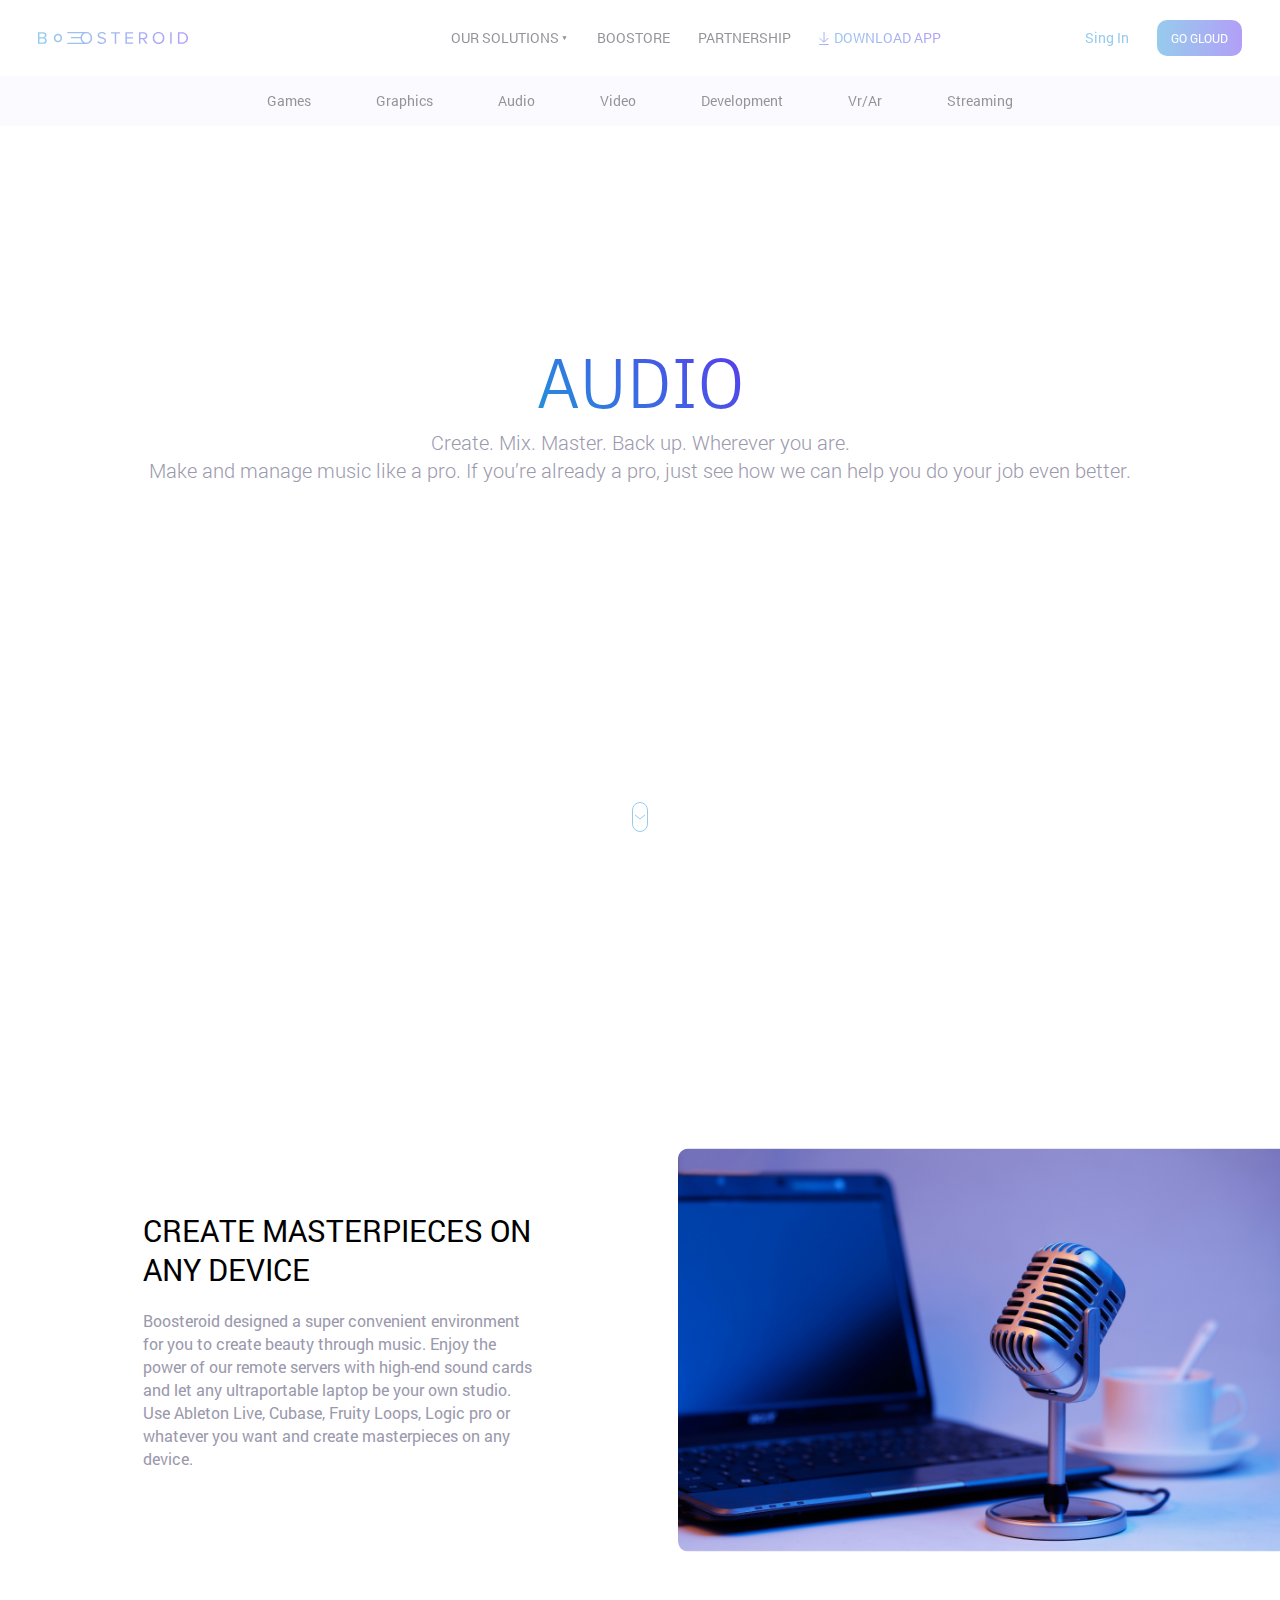
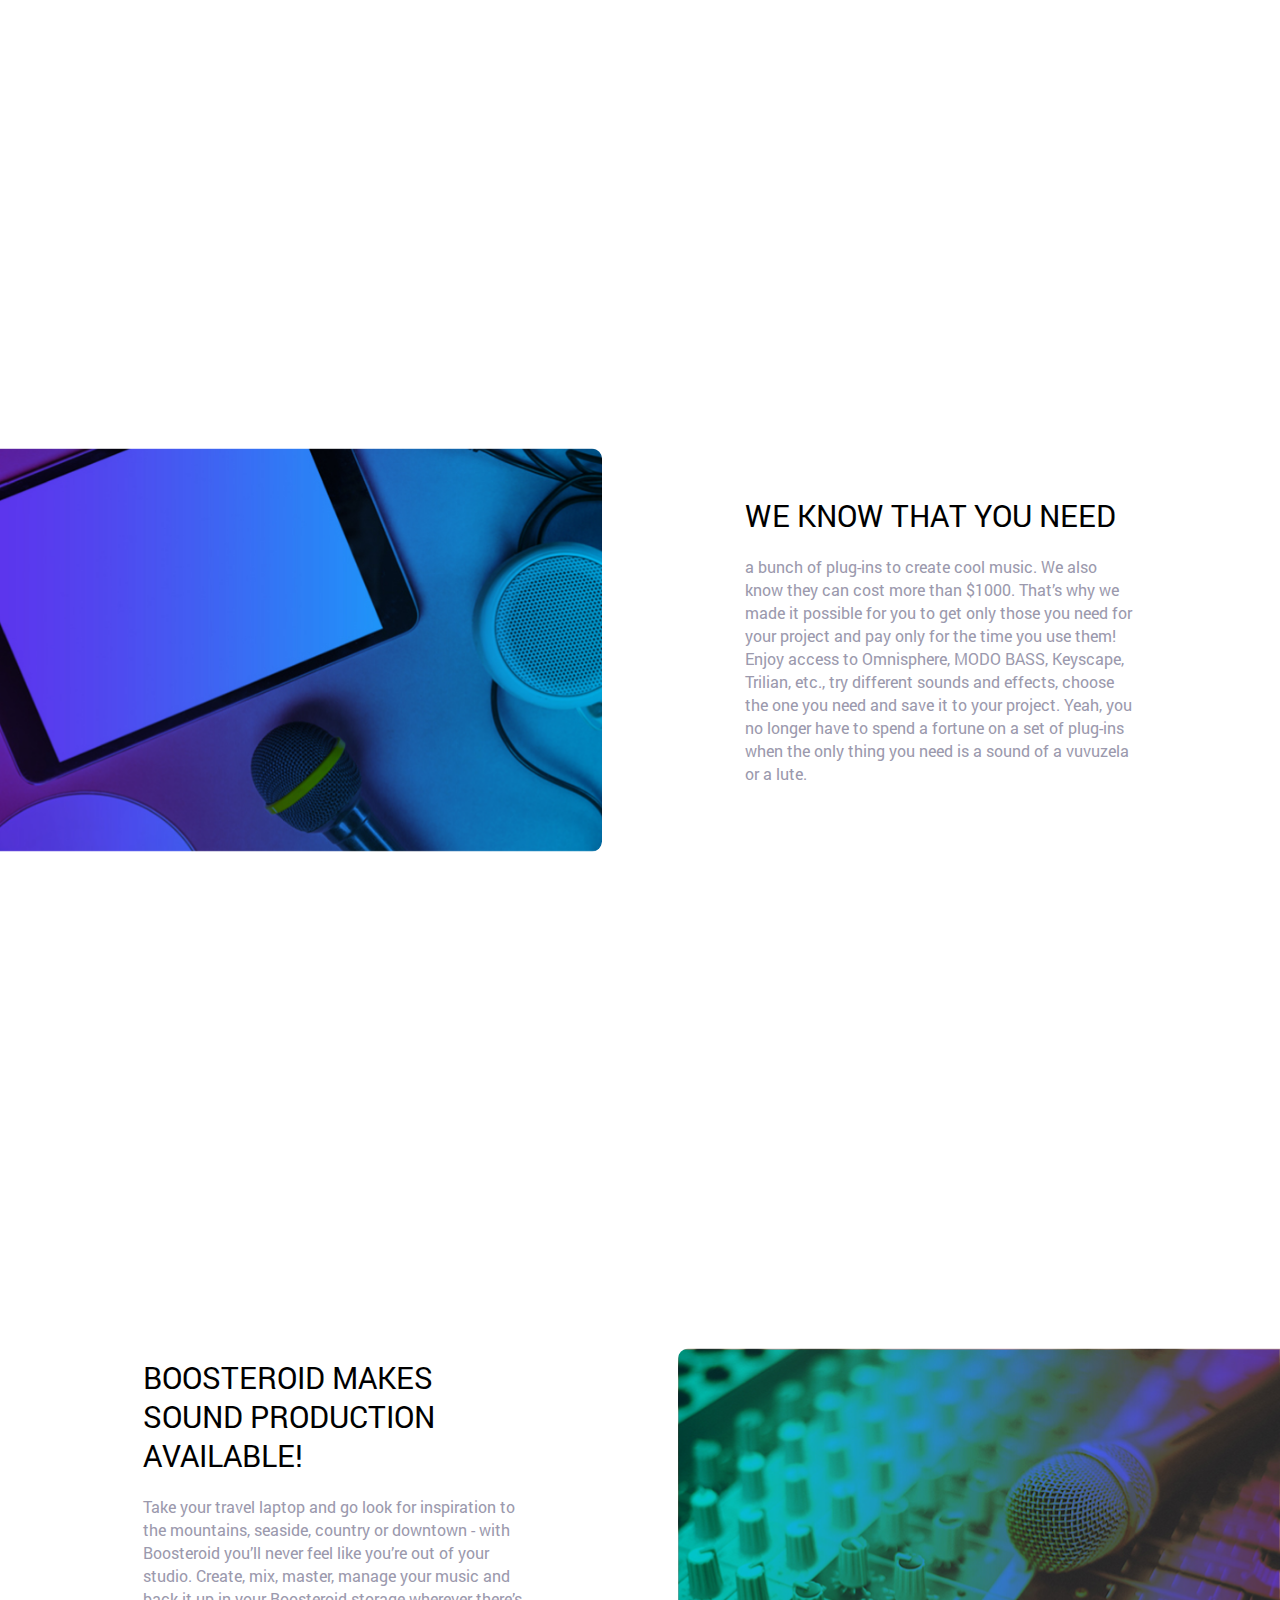
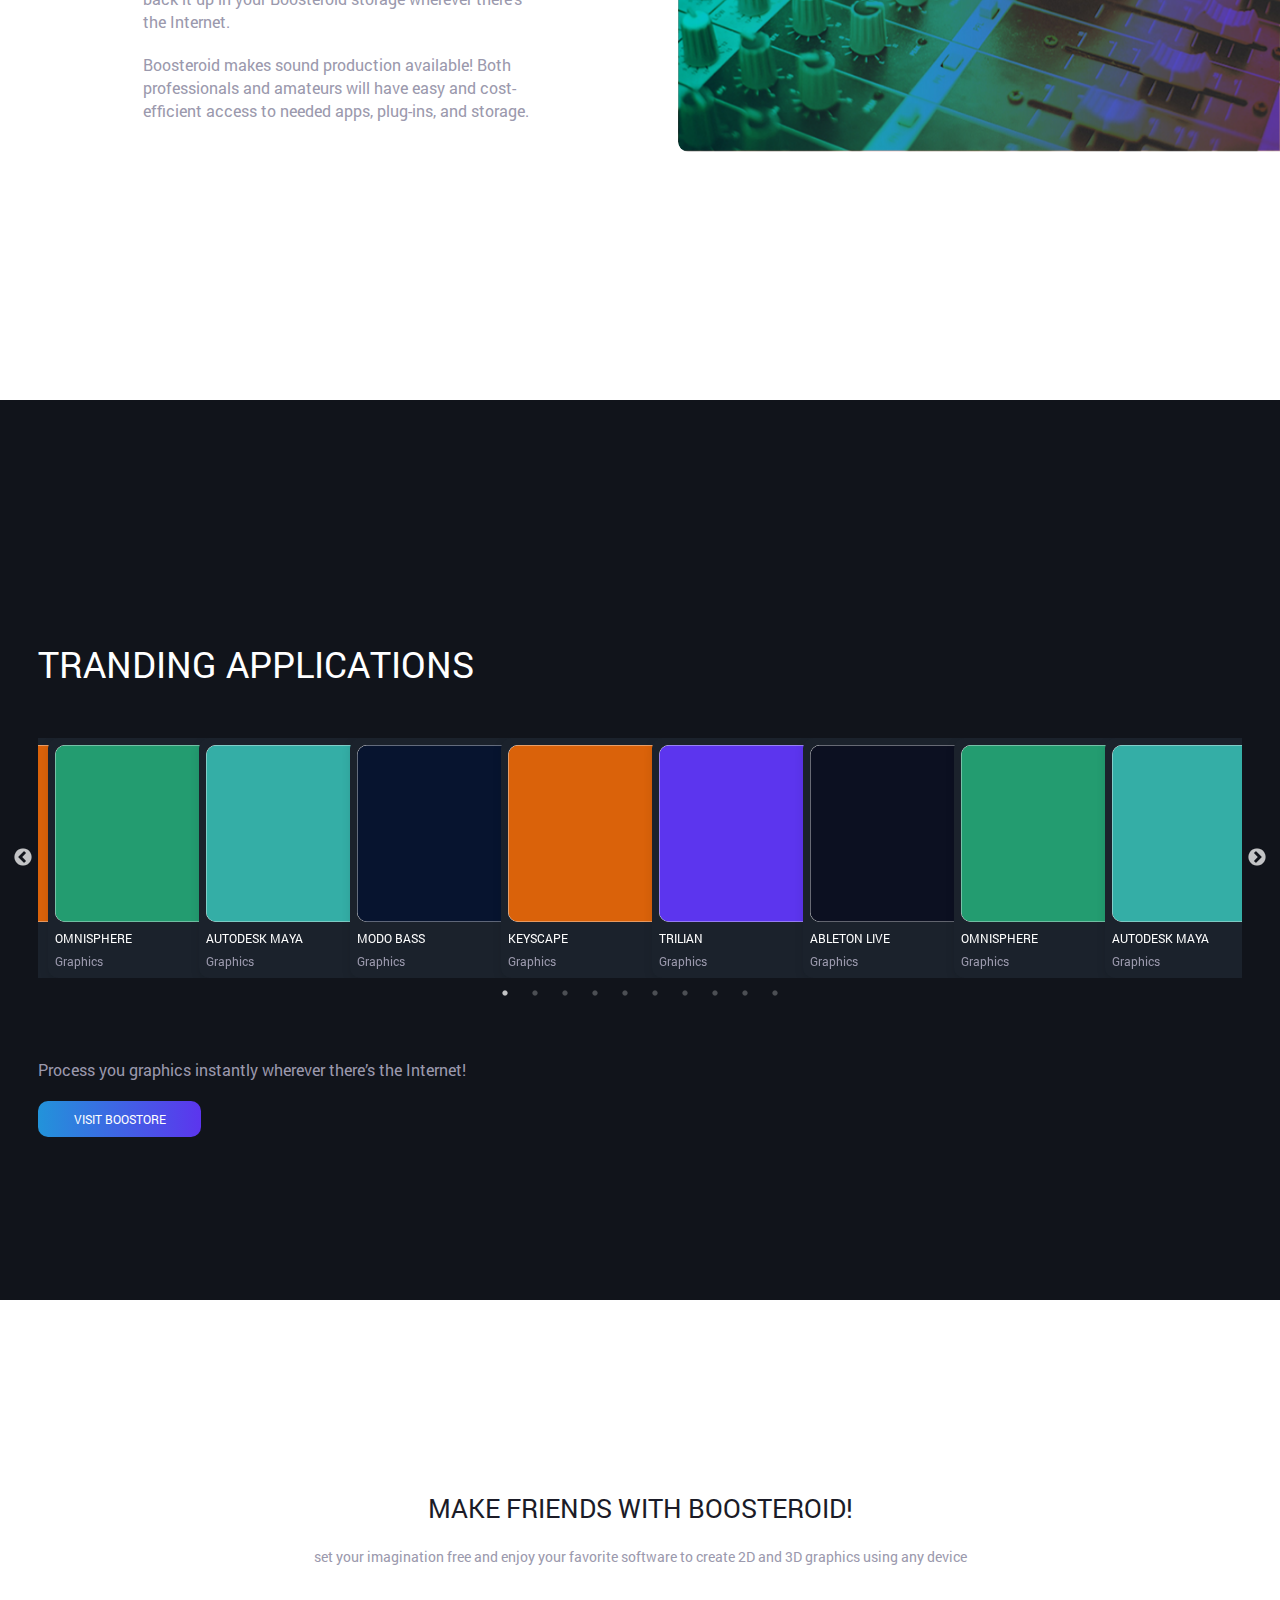
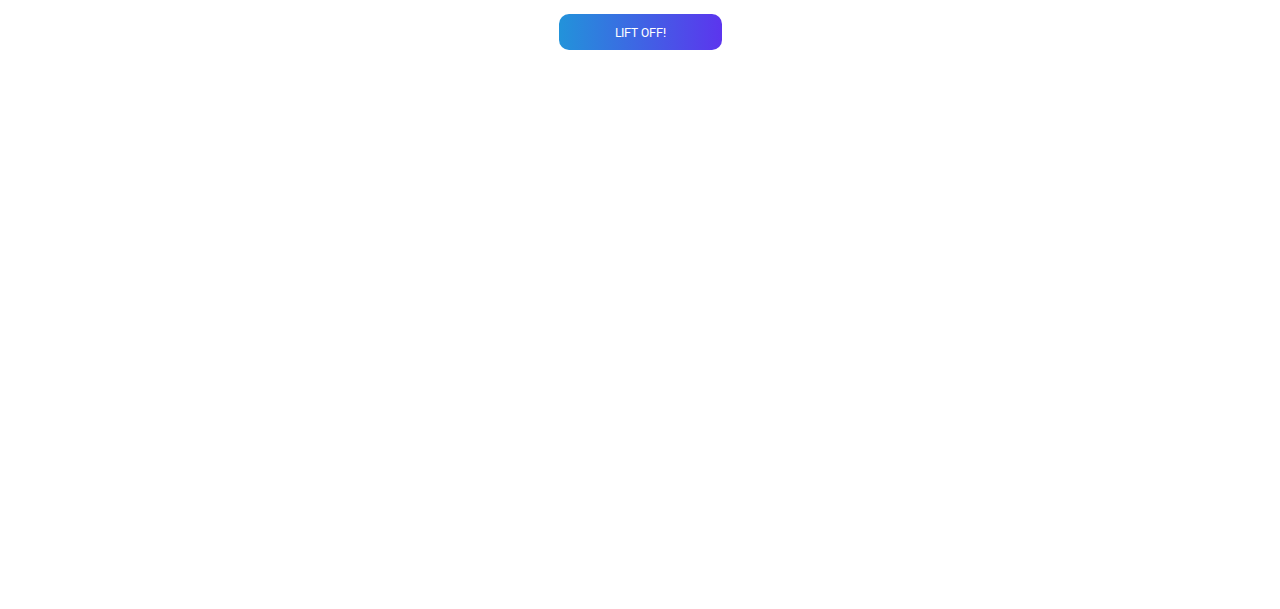
==== audio.html @ 0c660feb "add few landing pages" ====
<!DOCTYPE html>
<html lang="en">

<head>
  <meta charset="UTF-8">
  <meta name="viewport" content="width=device-width, initial-scale=1, shrink-to-fit=no">
  <title>Audio</title>
  <link rel="stylesheet" type="text/css" href="./slick/slick.css">
  <link rel="stylesheet" type="text/css" href="./slick/slick-theme.css">
  <link rel="stylesheet" href="style/fonts.css">
  <link rel="stylesheet" href="style/motion.min.css">
  <link rel="stylesheet" href="style/main.css">
  <link rel="stylesheet" href="style/media.css">
</head>

<body>

  <header class='fixed_header'>
    <div class='main_header'>
      <a class='logo_boosteroid' href="index.html">
        <img src="img/logo.svg" alt="boosteroid">
      </a>
      <nav>
        <div class="mobile_burger_menu">
          <span></span>
          <span></span>
          <span></span>
        </div>
        <ul>
          <li>
            <ul>
              <li>
                <span class='submenu_header pointer_down'>our solutions</span>
                <ul class='submenu'>
                  <li><a href="games.html">games</a></li>
                  <li><a href="graphics.html">graphics</a></li>
                  <li><a href="audio.html">audio</a></li>
                  <li><a href="#">video</a></li>
                  <li><a href="#development">development</a></li>
                  <li><a href="vrarai.html">vr/ar</a></li>
                  <li><a href="streaming.html">streaming</a></li>
                </ul>
              </li>
              <li><a href="#boostore">boostore</a></li>
              <li><a href="#partnership">partnership</a></li>
              <li><a href="#" download>download app</a></li>
            </ul>
          </li>
          <li>
            <ul>
              <li><a href="#" class="sing_in">sing in</a></li>
              <li><a href="#" class="explore">go gloud</a></li>
            </ul>
          </li>
        </ul>
      </nav>
    </div>
  </header>
  <div>
    <section id='slogan' class='light_bg'>
      <div class="slogan_wrap">
        <div>
          <h1>audio</h1>
          <p>Create. Mix. Master. Back up. Wherever you are.</p>
          <p>Make and manage music like a pro. If you’re already a pro, just see how we can help you do your job even
            better.</p>
        </div>
        <div class='scroller'>
          <a href="#left_side_img">
            <img src="img/scroller-button.svg" alt="scroller button">
          </a>
        </div>
        <img src="img/audio2.svg" alt="graphics">
      </div>
    </section>

    <section id='left_side_img'>
      <div class="content">
        <div>
          <h3>
            Create masterpieces on any device
          </h3>
          <p>Boosteroid designed a super convenient environment for you to create beauty through music. Enjoy the power
            of our remote servers with high-end sound cards and let any ultraportable laptop be your own studio. Use
            Ableton Live, Cubase, Fruity Loops, Logic pro or whatever you want and create masterpieces on any device.</p>
        </div>
      </div>
      <img src="img/audio-first.png" alt="play while tou travel">
    </section>

    <section id='right_side_img'>
      <img src="img/audio-second.png" alt="play while tou travel">
      <div class="content">
        <div>
          <h3>
            We know that you need
          </h3>
          <p>
            a bunch of plug-ins to create cool music. We also know they can cost more than $1000. That’s why we made it
            possible for you to get only those you need for your project and pay only for the time you use them! Enjoy
            access to Omnisphere, MODO BASS, Keyscape, Trilian, etc., try different sounds and effects, choose the one
            you need and save it to your project. Yeah, you no longer have to spend a fortune on a set of plug-ins when
            the only thing you need is a sound of a vuvuzela or a lute.</p>
        </div>
      </div>
    </section>

    <section id='left_side_img'>
      <div class="content">
        <div>
          <h3>
            Boosteroid makes sound production available!
          </h3>
          <p>Take your travel laptop and go look for inspiration to the mountains, seaside, country or downtown - with Boosteroid you’ll never feel like you’re out of your studio. Create, mix, master, manage your music and back it up in your Boosteroid storage wherever there’s the Internet.</p>
          <p>Boosteroid makes sound production available! Both professionals and amateurs will have easy and cost-efficient access to needed apps, plug-ins, and storage.</p>
        </div>
      </div>
      <img src="img/audio-third.png" alt="play while tou travel">
    </section>

    <section id='tranding_products'>
      <div class="tranding_products_wrapper">
        <h2>Tranding applications</h2>
        <div class="top_products">
          <div class='product'>
            <img src="img/green.png" alt="Top product">
            <h4>Omnisphere</h4>
            <p>Graphics</p>
          </div>
          <div class='product'>
            <img src="img/turquoise.png" alt="Witcher 3 Wild Hunt">
            <h4>Autodesk Maya</h4>
            <p>Graphics</p>
          </div>
          <div class='product'>
            <img src="img/dark-blue.png" alt="call of duty">
            <h4>MODO BASS</h4>
            <p>Graphics</p>
          </div>
          <div class='product'>
            <img src="img/orange.png" alt="Metro 2033">
            <h4>Keyscape</h4>
            <p>Graphics</p>
          </div>
          <div class='product'>
            <img src="img/purple.png" alt="World of Tanks">
            <h4>Trilian</h4>
            <p>Graphics</p>
          </div>
          <div class='product'>
            <img src="img/dark.png" alt="Top product">
            <h4>Ableton Live</h4>
            <p>Graphics</p>
          </div>
          <div class='product'>
            <img src="img/green.png" alt="Top product">
            <h4>Omnisphere</h4>
            <p>Graphics</p>
          </div>
          <div class='product'>
            <img src="img/turquoise.png" alt="Witcher 3 Wild Hunt">
            <h4>Autodesk Maya</h4>
            <p>Graphics</p>
          </div>
          <div class='product'>
            <img src="img/dark-blue.png" alt="call of duty">
            <h4>MODO BASS</h4>
            <p>Graphics</p>
          </div>
          <div class='product'>
            <img src="img/orange.png" alt="Metro 2033">
            <h4>Keyscape</h4>
            <p>Graphics</p>
          </div>
        </div>
        <div class='tranding_products_content'>
          <p>Process you graphics instantly wherever there’s the Internet!</p>
          <a href="#boostore">visit boostore</a>
        </div>
      </div>
    </section>

    <section id='opportunities'>
      <div class='opportunities'>
        <div>
          <h3>Make friends with Boosteroid!</h3>
          <p>set your imagination free and enjoy your favorite software to create 2D and 3D graphics using any device</p>
          <a href="#boostore">lift off!</a>
        </div>
      </div>
    </section>
    <footer>
      <div class="footer_content">
        <div class="rights">
          <a href="#slogan">
            <img src="img/logo.svg" alt="Boosteroid">
          </a>
          <form id="subscribe" action="#" method="post">
            <input type="email" placeholder="Subscribe to our newsletter">
            <button type="submit"></button>
          </form>
          <p>Boosteroid 2018. All right reserved</p>
        </div>
        <div class="out_solutions">
          <h4>our solutions</h4>
          <ul>
            <li><a href="products.html">games</a></li>
            <li><a href="graphics.html">graphics</a></li>
            <li><a href="audio.html">audio</a></li>
            <li><a href="#">video</a></li>
            <li><a href="#">development</a></li>
            <li><a href="vrarai.html">vr/ar</a></li>
            <li><a href="#">streaming</a></li>
          </ul>
        </div>
        <div class="about">
          <h4>about</h4>
          <ul>
            <li><a href="#">Who we are</a></li>
            <li><a href="#">prising</a></li>
            <li><a href="#">prisiecome a partner/li>
          </ul>
        </div>
        <div class="support">
          <h4>support</h4>
          <ul>
            <li><a href="#">action center</a></li>
            <li><a href="#">FAQ</a></li>
            <li><a href="#">support@boosteroid.com</a></li>
          </ul>
        </div>
        <div class="legal_terms">
          <div class="terms">
            <h4>legal terms</h4>
            <ul>
              <li><a href="#">Terms of Use</a></li>
              <li><a href="#">Privacy Policy</a></li>
              <li><a href="#">Copyright Policy</a></li>
              <li><a href="#">Cookie Poicy</a></li>
            </ul>
          </div>
          <div class='social_network'>
            <ul>
              <li><a href="https://ru-ru.facebook.com/boosteroid.info/" target="_blank"><img src="./img/facebook.svg"
                    alt="facebook Boosteroid"></a></li>
              <li><a href="https://www.instagram.com/boosteroid/" target="_blank"><img src="./img/instagram.svg" alt="@Boosteroid"></a></li>
              <li><a href="https://ru.linkedin.com/company/boosteroid" target="_blank"><img src="./img/linkedin.svg"
                    alt="LinkedIn Boosteroid Company"></a></li>
            </ul>
          </div>
        </div>
      </div>
    </footer>
  </div>

  <!--[if lt IE 9]>
<script src="libs/html5shiv/es5-shim.min.js"></script>
<script src="libs/html5shiv/html5shiv.min.js"></script>
<script src="libs/html5shiv/html5shiv-printshiv.min.js"></script>
<script src="libs/respond/respond.min.js"></script>
<![endif]-->
  <!-- <script src="libs/jQuery/jquery-3.3.1.js"></script> -->
  <!-- <script type="text/javascript" src="//code.jquery.com/jquery-1.11.0.min.js"></script>
<script type="text/javascript" src="//code.jquery.com/jquery-migrate-1.2.1.min.js"></script> -->
  <!-- <script type="text/javascript" src="slick/slick.min.js"></script> -->
  <script src="https://code.jquery.com/jquery-2.2.0.min.js" type="text/javascript"></script>
  <script src="./slick/slick.js" type="text/javascript" charset="utf-8"></script>
  <script src="js/slider.js"></script>
  <script type="text/javascript" src="js/animation.js"></script>
  <script src="js/main.js"></script>

</body>

</html>
---- style/fonts.css ----
@font-face {
	font-family: "RobotoRegular";
	src: url("../fonts/Roboto/RobotoRegular/RobotoRegular.eot");
	src: url("../fonts/Roboto/RobotoRegular/RobotoRegular.eot?#iefix") format("embedded-opentype"),
		url("../fonts/Roboto/RobotoRegular/RobotoRegular.woff") format("woff"),
		url("../fonts/Roboto/RobotoRegular/RobotoRegular.ttf") format("truetype");
	font-style: normal;
	font-weight: normal;
}

@font-face {
	font-family: "RobotoBold";
	src: url("../fonts/Roboto/RobotoBold/RobotoBold.eot");
	src: url("../fonts/Roboto/RobotoBold/RobotoBold.eot?#iefix") format("embedded-opentype"),
		url("../fonts/Roboto/RobotoBold/RobotoBold.woff") format("woff"),
		url("../fonts/Roboto/RobotoBold/RobotoBold.ttf") format("truetype");
	font-style: normal;
	font-weight: normal;
}

@font-face {
	font-family: "RobotoLight";
	src: url("../fonts/Roboto/RobotoLight/RobotoLight.eot");
	src: url("../fonts/Roboto/RobotoLight/RobotoLight.eot?#iefix") format("embedded-opentype"),
		url("../fonts/Roboto/RobotoLight/RobotoLight.woff") format("woff"),
		url("../fonts/Roboto/RobotoLight/RobotoLight.ttf") format("truetype");
	font-style: normal;
	font-weight: normal;
}

@font-face {
	font-family: "RobotoMedium";
	src: url("../fonts/Roboto/RobotoMedium/RobotoMedium.eot");
	src: url("../fonts/Roboto/RobotoMedium/RobotoMedium.eot?#iefix") format("embedded-opentype"),
		url("../fonts/Roboto/RobotoMedium/RobotoMedium.woff") format("woff"),
		url("../fonts/Roboto/RobotoMedium/RobotoMedium.ttf") format("truetype");
	font-style: normal;
	font-weight: normal;
}

@font-face {
	font-family: "ClearSansLight";
	src: url("../fonts/ClearSans/ClearSansLight/ClearSansLight.eot");
	src: url("../fonts/ClearSans/ClearSansLight/ClearSansLight.eot?#iefix") format("embedded-opentype"),
		url("../fonts/ClearSans/ClearSansLight/ClearSansLight.woff") format("woff"),
		url("../fonts/ClearSans/ClearSansLight/ClearSansLight.ttf") format("truetype");
	font-style: normal;
	font-weight: normal;
}
---- style/motion.min.css ----
/*Motion CSS The library of CSS3 animation create by Petr Pavlyuk  - http://pavlyukpetr.com Copyright (c) 2015-2016 Petr Pavlyuk*/
#animation{visibility:hidden}.animation{visibility:visible!important;animation-fill-mode:both!important;-webkit-animation-fill-mode:both!important}.replay{-webkit-animation-iteration-count:infinite!important;animation-iteration-count:infinite!important}.delay-05s{-webkit-animation-delay:.5s!important;animation-delay:.5s!important}.delay-1s{-webkit-animation-delay:1s!important;animation-delay:1s!important}.delay-1-5s{-webkit-animation-delay:1.5s!important;animation-delay:1.5s!important}.delay-2s{-webkit-animation-delay:2s!important;animation-delay:2s!important}.delay-3s{-webkit-animation-delay:3s!important;animation-delay:3s!important}.fade-in{-webkit-animation:fade-in 1.2s;animation:fade-in 1.2s;-webkit-animation-timing-function:ease-in-out;animation-timing-function:ease-in-out}@-webkit-keyframes fade-in{0%{opacity:0}100%{opacity:1}}@keyframes fade-in{0%{opacity:0}100%{opacity:1}}.fade-out{-webkit-animation:fade-out 1s;animation:fade-out 1s;-webkit-animation-timing-function:ease-out;animation-timing-function:ease-out}@-webkit-keyframes fade-out{0%{opacity:1}100%{opacity:0}}@keyframes fade-out{0%{opacity:1}100%{opacity:0}}.fade-in-right{-webkit-animation:fade-in-right 1s;animation:fade-in-right 1s;-webkit-animation-timing-function:ease-out;animation-timing-function:ease-out}@-webkit-keyframes fade-in-right{0%{-webkit-transform:translateX(-100%);opacity:0}100%{-webkit-transform:translateX(0%);opacity:1}}@keyframes fade-in-right{0%{transform:translateX(-100%);opacity:0}100%{transform:translateX(0%);opacity:1}}.fade-in-left{-webkit-animation:fade-in-left 1s;animation:fade-in-left 1s;-webkit-animation-timing-function:ease-out;animation-timing-function:ease-out}@-webkit-keyframes fade-in-left{0%{-webkit-transform:translateX(100%);opacity:0}100%{-webkit-transform:translateX(0%);opacity:1}}@keyframes fade-in-left{0%{transform:translateX(100%);opacity:0}100%{transform:translateX(0%);opacity:1}}.fade-in-up{-webkit-animation:fade-in-up 1s;animation:fade-in-up 1s;-webkit-animation-timing-function:ease-out;animation-timing-function:ease-out}@-webkit-keyframes fade-in-up{0%{-webkit-transform:translateY(100%);opacity:0}100%{-webkit-transform:translateY(0%);opacity:1}}@keyframes fade-in-up{0%{transform:translateY(100%);opacity:0}100%{transform:translateY(0%);opacity:1}}.fade-in-down{-webkit-animation:fade-in-down 1s;animation:fade-in-down 1s;-webkit-animation-timing-function:ease-out;animation-timing-function:ease-out}@-webkit-keyframes fade-in-down{0%{-webkit-transform:translateY(-100%);opacity:0}100%{-webkit-transform:translateY(0%);opacity:1}}@keyframes fade-in-down{0%{transform:translateY(-100%);opacity:0}100%{transform:translateY(0%);opacity:1}}.fade-out-right{-webkit-animation:fade-out-right 1s;animation:fade-out-right 1s;-webkit-animation-timing-function:ease-out;animation-timing-function:ease-out}@-webkit-keyframes fade-out-right{0%{-webkit-transform:translateX(0%);opacity:1}100%{-webkit-transform:translateX(100%);opacity:0}}@keyframes fade-out-right{0%{transform:translateX(0%);opacity:1}100%{transform:translateX(100%);opacity:0}}.fade-out-left{-webkit-animation:fade-out-left 1s;animation:fade-out-left 1s;-webkit-animation-timing-function:ease-out;animation-timing-function:ease-out}@-webkit-keyframes fade-out-left{0%{-webkit-transform:translateX(0%);opacity:1}100%{-webkit-transform:translateX(-100%);opacity:0}}@keyframes fade-out-left{0%{transform:translateX(0%);opacity:1}100%{transform:translateX(-100%);opacity:0}}.fade-out-up{-webkit-animation:fade-out-up 1s;animation:fade-out-up 1s;-webkit-animation-timing-function:ease-out;animation-timing-function:ease-out}@-webkit-keyframes fade-out-up{0%{-webkit-transform:translateY(0%);opacity:1}100%{-webkit-transform:translateY(-100%);opacity:0}}@keyframes fade-out-up{0%{transform:translateY(0%);opacity:1}100%{transform:translateY(-100%);opacity:0}}.fade-out-down{-webkit-animation:fade-out-down 1s;animation:fade-out-down 1s;-webkit-animation-timing-function:ease-out;animation-timing-function:ease-out}@-webkit-keyframes fade-out-down{0%{-webkit-transform:translateY(0%);opacity:1}100%{-webkit-transform:translateY(100%);opacity:0}}@keyframes fade-out-down{0%{transform:translateY(0%);opacity:1}100%{transform:translateY(100%);opacity:0}}.slide-in-right{-webkit-animation:slide-in-right 1.2s;animation:slide-in-right 1.2s;-webkit-animation-timing-function:ease;animation-timing-function:ease}@-webkit-keyframes slide-in-right{0%{-webkit-transform:translateX(-2000px)}100%{-webkit-transform:translateX(0px)}}@keyframes slide-in-right{0%{transform:translateX(-2000px)}100%{transform:translateX(0px)}}.slide-in-left{-webkit-animation:slide-in-left 1.2s;animation:slide-in-left 1.2s;-webkit-animation-timing-function:ease;animation-timing-function:ease}@-webkit-keyframes slide-in-left{0%{-webkit-transform:translateX(2000px)}100%{-webkit-transform:translateX(0px)}}@keyframes slide-in-left{0%{transform:translateX(2000px)}100%{transform:translateX(0px)}}.slide-in-up{-webkit-animation:slide-in-up 1.2s;animation:slide-in-up 1.2s;-webkit-animation-timing-function:ease;animation-timing-function:ease}@-webkit-keyframes slide-in-up{0%{-webkit-transform:translateY(1000px)}100%{-webkit-transform:translateY(0px)}}@keyframes slide-in-up{0%{transform:translateY(1000px)}100%{transform:translateY(0px)}}.slide-in-down{-webkit-animation:slide-in-down 1.2s;animation:slide-in-down 1.2s;-webkit-animation-timing-function:ease;animation-timing-function:ease}@-webkit-keyframes slide-in-down{0%{-webkit-transform:translateY(-1000px)}100%{-webkit-transform:translateY(0px)}}@keyframes slide-in-down{0%{transform:translateY(-1000px)}100%{transform:translateY(0px)}}.slide-out-right{-webkit-animation:slide-out-right 1.5s;animation:slide-out-right 1.5s;-webkit-animation-timing-function:ease;animation-timing-function:ease}@-webkit-keyframes slide-out-right{0%{-webkit-transform:translateX(0px)}100%{-webkit-transform:translateX(2000px)}}@keyframes slide-out-right{0%{transform:translateX(0px)}100%{transform:translateX(2000px)}}.slide-out-left{-webkit-animation:slide-out-left 1.5s;animation:slide-out-left 1.5s;-webkit-animation-timing-function:ease;animation-timing-function:ease}@-webkit-keyframes slide-out-left{0%{-webkit-transform:translateX(0px)}100%{-webkit-transform:translateX(-2000px)}}@keyframes slide-out-left{0%{transform:translateX(0px)}100%{transform:translateX(-2000px)}}.slide-out-up{-webkit-animation:slide-out-up 1.2s;animation:slide-out-up 1.2s;-webkit-animation-timing-function:ease;animation-timing-function:ease}@-webkit-keyframes slide-out-up{0%{-webkit-transform:translateY(0px)}100%{-webkit-transform:translateY(-1000px)}}@keyframes slide-out-up{0%{transform:translateY(0px)}100%{transform:translateY(-1000px)}}.slide-out-down{-webkit-animation:slide-out-down 1.2s;animation:slide-out-down 1.2s;-webkit-animation-timing-function:ease;animation-timing-function:ease}@-webkit-keyframes slide-out-down{0%{-webkit-transform:translateY(0px)}100%{-webkit-transform:translateY(1000px)}}@keyframes slide-out-down{0%{transform:translateY(0px)}100%{transform:translateY(1000px)}}.bounce-in{-webkit-animation:bounce-in 1.2s;animation:bounce-in 1.2s;-webkit-animation-timing-function:ease-out;animation-timing-function:ease-out}@keyframes bounce-in{0%{transform:scale(.9);opacity:0}25%{transform:scale(1.2)}40%{transform:scale(.8)}50%{transform:scale(1.1)}60%{transform:scale(.9)}70%{transform:scale(1.05);opacity:1}80%{transform:scale(.95)}90%{transform:scale(1.01)}100%{transform:scale(1)}}@-webkit-keyframes bounce-in{0%{-webkit-transform:scale(.9);opacity:0}25%{-webkit-transform:scale(1.2)}40%{-webkit-transform:scale(.8)}50%{-webkit-transform:scale(1.1)}60%{-webkit-transform:scale(.9)}70%{-webkit-transform:scale(1.05);opacity:1}80%{-webkit-transform:scale(.95)}90%{-webkit-transform:scale(1.01)}100%{-webkit-transform:scale(1)}}.bounce-in-right{-webkit-animation:bounce-in-right 1.2s;animation:bounce-in-right 1.2s;-webkit-animation-timing-function:ease-out;animation-timing-function:ease-out}@keyframes bounce-in-right{0%{transform:translateX(-2000px)}63%{transform:translateX(30px)}70%,80%,90%,100%{transform:translateX(0px)}75%{transform:translateX(14px)}85%{transform:translateX(8px)}95%{transform:translateX(4px)}}@-webkit-keyframes bounce-in-right{0%{-webkit-transform:translateX(-2000px)}63%{-webkit-transform:translateX(30px)}70%,80%,90%,100%{-webkit-transform:translateX(0px)}75%{-webkit-transform:translateX(14px)}85%{-webkit-transform:translateX(8px)}95%{-webkit-transform:translateX(4px)}}.bounce-in-left{-webkit-animation:bounce-in-left 1.2s;animation:bounce-in-left 1.2s;-webkit-animation-timing-function:ease-out;animation-timing-function:ease-out}@keyframes bounce-in-left{0%{transform:translateX(2000px)}63%{transform:translateX(-30px)}70%,80%,90%,100%{transform:translateX(0px)}75%{transform:translateX(-14px)}85%{transform:translateX(-8px)}95%{transform:translateX(-4px)}}@-webkit-keyframes bounce-in-left{0%{-webkit-transform:translateX(2000px)}63%{-webkit-transform:translateX(-30px)}70%,80%,90%,100%{-webkit-transform:translateX(0px)}75%{-webkit-transform:translateX(-14px)}85%{-webkit-transform:translateX(-8px)}95%{-webkit-transform:translateX(-4px)}}.bounce-in-up{-webkit-animation:bounce-in-up 1.2s;animation:bounce-in-up 1.2s;-webkit-animation-timing-function:ease-out;animation-timing-function:ease-out}@keyframes bounce-in-up{0%{transform:translateY(1000px)}25%{transform:translateY(50px)}30%,55%,70%,80%,90%,100%{transform:translateY(0px)}45%{transform:translateY(25px)}63%{transform:translateY(15px)}75%{transform:translateY(7px)}85%{transform:translateY(4px)}95%{transform:translateY(2px)}}@-webkit-keyframes bounce-in-up{0%{-webkit-transform:translateY(1000px)}25%{-webkit-transform:translateY(50px)}30%,55%,70%,80%,90%,100%{-webkit-transform:translateY(0px)}45%{-webkit-transform:translateY(25px)}63%{-webkit-transform:translateY(15px)}75%{-webkit-transform:translateY(7px)}85%{-webkit-transform:translateY(4px)}95%{-webkit-transform:translateY(2px)}}.bounce-in-down{-webkit-animation:bounce-in-down 1.2s;animation:bounce-in-down 1.2s;-webkit-animation-timing-function:ease-out;animation-timing-function:ease-out}@keyframes bounce-in-down{0%{transform:translateY(-1000px)}25%{transform:translateY(-50px)}30%,55%,70%,80%,90%,100%{transform:translateY(0px)}45%{transform:translateY(-25px)}63%{transform:translateY(-15px)}75%{transform:translateY(-7px)}85%{transform:translateY(-4px)}95%{transform:translateY(-2px)}}@-webkit-keyframes bounce-in-down{0%{-webkit-transform:translateY(-1000px)}25%{-webkit-transform:translateY(-50px)}30%,55%,70%,80%,90%,100%{-webkit-transform:translateY(0px)}45%{-webkit-transform:translateY(-25px)}63%{-webkit-transform:translateY(-15px)}75%{-webkit-transform:translateY(-7px)}85%{-webkit-transform:translateY(-4px)}95%{-webkit-transform:translateY(-2px)}}.roll-in-right{-webkit-animation:roll-in-right 1.2s;animation:roll-in-right 1.2s}@keyframes roll-in-right{0%{transform:translateX(-100%) rotate(-130deg);opacity:0}100%{transform:translateX(0%) rotate(0deg);opacity:1}}@-webkit-keyframes roll-in-right{0%{-webkit-transform:translateX(-100%) rotate(-130deg);opacity:0}100%{-webkit-transform:translateX(0%) rotate(0deg);opacity:1}}.roll-in-left{-webkit-animation:roll-in-left 1.2s;animation:roll-in-left 1.2s}@keyframes roll-in-left{0%{transform:translateX(100%) rotate(130deg);opacity:0}100%{transform:translateX(0%) rotate(0deg);opacity:1}}@-webkit-keyframes roll-in-left{0%{-webkit-transform:translateX(100%) rotate(130deg);opacity:0}100%{-webkit-transform:translateX(0%) rotate(0deg);opacity:1}}.roll-out-right{-webkit-animation:roll-out-right 1.2s;animation:roll-out-right 1.2s}@keyframes roll-out-right{0%{transform:translateX(0%) rotate(0deg);opacity:1}100%{transform:translateX(100%) rotate(130deg);opacity:0}}@-webkit-keyframes roll-out-right{0%{-webkit-transform:translateX(0%) rotate(0deg);opacity:1}100%{-webkit-transform:translateX(100%) rotate(130deg);opacity:0}}.roll-out-left{-webkit-animation:roll-out-left 1.2s;animation:roll-out-left 1.2s}@keyframes roll-out-left{0%{transform:translateX(0%) rotate(0deg);opacity:1}100%{transform:translateX(-100%) rotate(-130deg);opacity:0}}@-webkit-keyframes roll-out-left{0%{-webkit-transform:translateX(0%) rotate(0deg);opacity:1}100%{-webkit-transform:translateX(-100%) rotate(-130deg);opacity:0}}.rotbo-in-right{-webkit-animation:rotbo-in-right 1.1s;animation:rotbo-in-right 1.1s;-webkit-animation-timing-function:ease-out;animation-timing-function:ease-out}@keyframes rotbo-in-right{0%{transform:translateX(-1000px) rotateZ(-540deg)}63%{transform:translateX(15px) rotateZ(20deg)}75%{transform:translateX(-7px) rotateZ(-7deg)}85%{transform:translateX(4px) rotateZ(4deg)}95%{transform:translateX(-2px) rotateZ(-2deg)}100%{transform:translateX(0px) rotateZ(0deg)}}@-webkit-keyframes rotbo-in-right{0%{-webkit-transform:translateX(-1000px) rotateZ(-540deg)}63%{-webkit-transform:translateX(15px) rotateZ(20deg)}75%{-webkit-transform:translateX(-7px) rotateZ(-7deg)}85%{-webkit-transform:translateX(4px) rotateZ(4deg)}95%{-webkit-transform:translateX(-2px) rotateZ(-2deg)}100%{-webkit-transform:translateX(0px) rotateZ(0deg)}}.rotbo-in-left{-webkit-animation:rotbo-in-left 1.1s;animation:rotbo-in-left 1.1s;-webkit-animation-timing-function:ease-out;animation-timing-function:ease-out}@keyframes rotbo-in-left{0%{transform:translateX(1000px) rotateZ(540deg)}63%{transform:translateX(-15px) rotateZ(-20deg)}75%{transform:translateX(7px) rotateZ(7deg)}85%{transform:translateX(-4px) rotateZ(-4deg)}95%{transform:translateX(2px) rotateZ(2deg)}100%{transform:translateX(0px) rotateZ(0deg)}}@-webkit-keyframes rotbo-in-left{0%{-webkit-transform:translateX(1000px) rotateZ(540deg)}63%{-webkit-transform:translateX(-15px) rotateZ(-20deg)}75%{-webkit-transform:translateX(7px) rotateZ(7deg)}85%{-webkit-transform:translateX(-4px) rotateZ(-4deg)}95%{-webkit-transform:translateX(2px) rotateZ(2deg)}100%{-webkit-transform:translateX(0px) rotateZ(0deg)}}.rotbo-out-left{-webkit-animation:rotbo-out-left 2s;animation:rotbo-out-left 2s;-webkit-animation-timing-function:ease-out;animation-timing-function:ease-out}@keyframes rotbo-out-left{0%{transform:translateX(0%) rotateZ(0deg)}20%{transform:translateX(15px) rotateZ(20deg)}100%{transform:translateX(-2000px) rotateZ(-1080deg)}}@-webkit-keyframes rotbo-out-left{0%{-webkit-transform:translateX(0%) rotateZ(0deg)}20%{-webkit-transform:translateX(15px) rotateZ(20deg)}100%{-webkit-transform:translateX(-2000px) rotateZ(-1080deg)}}.rotbo-out-right{-webkit-animation:rotbo-out-right 2s;animation:rotbo-out-right 2s;-webkit-animation-timing-function:ease-out;animation-timing-function:ease-out}@keyframes rotbo-out-right{0%{transform:translateX(0%) rotateZ(0deg)}20%{transform:translateX(-15px) rotateZ(-20deg)}100%{transform:translateX(2000px) rotateZ(1080deg)}}@-webkit-keyframes rotbo-out-right{0%{-webkit-transform:translateX(0%) rotateZ(0deg)}20%{-webkit-transform:translateX(-15px) rotateZ(-20deg)}100%{-webkit-transform:translateX(2000px) rotateZ(1080deg)}}.flip{-webkit-animation:flip 1.3s;animation:flip 1.3s;-webkit-animation-timing-function:ease-out;animation-timing-function:ease-out}@keyframes flip{0%{transform:rotateY(-360deg)}40%{transform:scale(1.6) rotateY(-190deg)}50%{transform:scale(1.6) rotateY(-150deg)}80%{transform:scale(.95)}100%{transform:scale(1)}}@-webkit-keyframes flip{0%{-webkit-transform:perspective(500px) rotateX(70deg);opacity:.2}30%{-webkit-transform:perspective(500px) rotateX(-50deg)}45%{-webkit-transform:perspective(500px) rotateX(30deg)}65%{-webkit-transform:perspective(500px) rotateX(-20deg)}85%{-webkit-transform:perspective(500px) rotateX(10deg)}100%{-webkit-transform:perspective(500px) rotateX(0deg)}}.flip-in-x{-webkit-animation:flip-in-x 1.2s;animation:flip-in-x 1.2s}@keyframes flip-in-x{0%{transform:perspective(500px) rotateX(70deg);opacity:.2}30%{transform:perspective(500px) rotateX(-50deg)}45%{transform:perspective(500px) rotateX(30deg)}65%{transform:perspective(500px) rotateX(-20deg)}85%{transform:perspective(500px) rotateX(10deg)}100%{transform:perspective(500px) rotateX(0deg)}}@-webkit-keyframes flip-in-x{0%{-webkit-transform:perspective(500px) rotateX(70deg);opacity:.2}30%{-webkit-transform:perspective(500px) rotateX(-50deg)}45%{-webkit-transform:perspective(500px) rotateX(30deg)}65%{-webkit-transform:perspective(500px) rotateX(-20deg)}85%{-webkit-transform:perspective(500px) rotateX(10deg)}100%{-webkit-transform:perspective(500px) rotateX(0deg)}}.flip-in-y{-webkit-animation:flip-in-y 1.2s;animation:flip-in-y 1.2s}@keyframes flip-in-y{0%{transform:perspective(500px) rotateY(70deg);opacity:.2}30%{transform:perspective(500px) rotateY(-50deg)}45%{transform:perspective(500px) rotateY(30deg)}65%{transform:perspective(500px) rotateY(-20deg)}85%{transform:perspective(500px) rotateY(10deg)}100%{transform:perspective(500px) rotateY(0deg)}}@-webkit-keyframes flip-in-y{0%{-webkit-transform:perspective(500px) rotateY(70deg);opacity:.2}30%{-webkit-transform:perspective(500px) rotateY(-50deg)}45%{-webkit-transform:perspective(500px) rotateY(30deg)}65%{-webkit-transform:perspective(500px) rotateY(-20deg)}85%{-webkit-transform:perspective(500px) rotateY(10deg)}100%{-webkit-transform:perspective(500px) rotateY(0deg)}}.flip-out-x{-webkit-animation:flip-out-x 1s;animation:flip-out-x 1s}@keyframes flip-out-x{0%{transform:perspective(500px) rotateX(0deg)}50%{transform:perspective(500px) rotateX(-30deg);opacity:1}100%{transform:perspective(500px) rotateX(70deg);opacity:0}}@-webkit-keyframes flip-out-x{0%{-webkit-transform:perspective(500px) rotateX(0deg)}50%{-webkit-transform:perspective(500px) rotateX(-30deg);opacity:1}100%{-webkit-transform:perspective(500px) rotateX(70deg);opacity:0}}.flip-out-y{-webkit-animation:flip-out-y 1s;animation:flip-out-y 1s}@keyframes flip-out-y{0%{transform:perspective(500px) rotateY(0deg)}50%{transform:perspective(500px) rotateY(-30deg);opacity:1}100%{transform:perspective(500px) rotateY(70deg);opacity:0}}@-webkit-keyframes flip-out-y{0%{-webkit-transform:perspective(500px) rotateY(0deg)}50%{-webkit-transform:perspective(500px) rotateY(-30deg);opacity:1}100%{-webkit-transform:perspective(500px) rotateY(70deg);opacity:0}}.rotate{-webkit-animation:rotate 1s;animation:rotate 1s;-webkit-animation-timing-function:ease-in;animation-timing-function:ease-in}@keyframes rotate{0%{transform:rotate(0deg)}100%{transform:rotate(360deg)}}@-webkit-keyframes rotate{0%{-webkit-transform:rotate(0deg)}100%{-webkit-transform:rotate(360deg)}}.rotate-in{-webkit-animation:rotate-in 1s;animation:rotate-in 1s;-webkit-animation-timing-function:ease-in;animation-timing-function:ease-in}@keyframes rotate-in{0%{transform:rotate(-0deg);opacity:0}80%{opacity:1}100%{transform:rotate(360deg)}}@-webkit-keyframes rotate-in{0%{-webkit-transform:rotate(-0deg);opacity:0}80%{opacity:1}100%{-webkit-transform:rotate(360deg)}}.rotate-out{-webkit-animation:rotate-out 1s;animation:rotate-out 1s;-webkit-animation-timing-function:ease-out;animation-timing-function:ease-out}@keyframes rotate-out{0%{transform:rotate(-360deg)}20%{opacity:1}100%{transform:rotate(0deg);opacity:0}}@-webkit-keyframes rotate-out{0%{-webkit-transform:rotate(-360deg)}20%{opacity:1}100%{-webkit-transform:rotate(0deg);opacity:0}}.rotate-in-x{-webkit-animation:rotate-in-x 1s;animation:rotate-in-x 1s;-webkit-animation-timing-function:ease-in-out;animation-timing-function:ease-in-out}@keyframes rotate-in-x{0%{transform:rotateX(180deg);opacity:0}80%{opacity:1}100%{transform:rotateX(0deg)}}@-webkit-keyframes rotate-in-x{0%{-webkit-transform:rotateX(180deg);opacity:0}80%{opacity:1}100%{-webkit-transform:rotateX(0deg)}}.rotate-out-x{-webkit-animation:rotate-out-x 1s;animation:rotate-out-x 1s;-webkit-animation-timing-function:ease-in-out;animation-timing-function:ease-in-out}@keyframes rotate-out-x{0%{transform:rotateX(0deg)}20%{opacity:1}100%{transform:rotateX(180deg);opacity:0}}@-webkit-keyframes rotate-out-x{0%{-webkit-transform:rotateX(0deg)}20%{opacity:1}100%{-webkit-transform:rotateX(180deg);opacity:0}}.rotate-in-y{-webkit-animation:rotate-in-y 1s;animation:rotate-in-y 1s;-webkit-animation-timing-function:ease-in-out;animation-timing-function:ease-in-out}@keyframes rotate-in-y{0%{transform:rotateY(-180deg);opacity:0}100%{transform:rotateY(0deg);opacity:1}}@-webkit-keyframes rotate-in-y{0%{-webkit-transform:rotateY(0deg);opacity:0}60%{opacity:1}100%{-webkit-transform:rotateY(360deg)}}.rotate-out-y{-webkit-animation:rotate-out-y 1s;animation:rotate-out-y 1s;-webkit-animation-timing-function:ease-in-out;animation-timing-function:ease-in-out}@keyframes rotate-out-y{0%{transform:rotateY(0deg);opacity:1}100%{transform:rotateY(-180deg);opacity:0}}@-webkit-keyframes rotate-out-y{0%{-webkit-transform:rotateY(0deg);opacity:1}100%{-webkit-transform:rotateY(-180deg);opacity:0}}.rotate-in-3d{-webkit-animation:rotate-in-3d 1s;animation:rotate-in-3d 1s;-webkit-animation-timing-function:ease-in-out;animation-timing-function:ease-in-out}@keyframes rotate-in-3d{0%{transform:rotate3d(1,1,0,0deg);opacity:0}60%{opacity:1}100%{transform:rotate3d(1,1,0,360deg)}}@-webkit-keyframes rotate-in-3d{0%{-webkit-transform:rotate3d(1,1,0,0deg);opacity:0}60%{opacity:1}100%{-webkit-transform:rotate3d(1,1,0,360deg)}}.rotate-out-3d{-webkit-animation:rotate-out-3d 1s;animation:rotate-out-3d 1s;-webkit-animation-timing-function:ease-in-out;animation-timing-function:ease-in-out}@keyframes rotate-out-3d{0%{transform:rotate3d(1,1,0,360deg)}40%{opacity:1}100%{transform:rotate3d(1,1,0,0deg);opacity:0}}@-webkit-keyframes rotate-out-3d{0%{-webkit-transform:rotate3d(1,1,0,360deg)}40%{opacity:1}100%{-webkit-transform:rotate3d(1,1,0,0deg);opacity:0}}.rotate-in-scale{-webkit-animation:rotate-in-scale 1s;animation:rotate-in-scale 1s;-webkit-animation-timing-function:easec;animation-timing-function:ease-in-out}@keyframes rotate-in-scale{0%{transform:scale(0) rotate(-540deg);opacity:0}80%{opacity:1}100%{transform:scale(1) rotate(0deg)}}@-webkit-keyframes rotate-in-scale{0%{-webkit-transform:scale(0) rotate(-540deg);opacity:0}80%{opacity:1}100%{-webkit-transform:scale(1) rotate(0deg)}}.rotate-out-scale{-webkit-animation:rotate-out-scale 1s;animation:rotate-out-scale 1s;-webkit-animation-timing-function:ease-in-out;animation-timing-function:ease-in-out}@keyframes rotate-out-scale{0%{transform:scale(1) rotate(0deg)}40%{opacity:1}100%{transform:scale(0) rotate(540deg);opacity:0}}@-webkit-keyframes rotate-out-scale{0%{-webkit-transform:scale(1) rotate(0deg)}40%{opacity:1}100%{-webkit-transform:scale(0) rotate(540deg);opacity:0}}.turn-in-x{-webkit-animation:turn-in-x 1s;animation:turn-in-x 1s;-webkit-animation-timing-function:ease-in;animation-timing-function:ease-in}@keyframes turn-in-x{0%{transform:rotateX(360deg) scale(0);opacity:0}100%{transform:rotateX(0deg) scale(1);opacity:1}}@-webkit-keyframes turn-in-x{0%{-webkit-transform:rotateX(360deg) scale(0);opacity:0}100%{-webkit-transform:rotateX(0deg) scale(1);opacity:1}}.turn-out-x{-webkit-animation:turn-out-x 1s;animation:turn-out-x 1s;-webkit-animation-timing-function:ease-in;animation-timing-function:ease-in}@keyframes turn-out-x{0%{transform:rotateX(0deg) scale(1);opacity:1}80%{opacity:0}100%{transform:rotateX(360deg) scale(0)}}@-webkit-keyframes turn-out-x{0%{-webkit-transform:rotateX(0deg) scale(1);opacity:1}80%{opacity:0}100%{-webkit-transform:rotateX(360deg) scale(0)}}.turn-in-y{-webkit-animation:turn-in-y 1s;animation:turn-in-y 1s;-webkit-animation-timing-function:ease-in;animation-timing-function:ease-in}@keyframes turn-in-y{0%{transform:rotateY(0deg) scale(0);opacity:0}100%{transform:rotateY(360deg) scale(1);opacity:1}}@-webkit-keyframes turn-in-y{0%{-webkit-transform:rotateY(0deg) scale(0);opacity:0}100%{-webkit-transform:rotateX(360deg) scale(1);opacity:1}}.turn-out-y{-webkit-animation:turn-out-y 1s;animation:turn-out-y 1s;-webkit-animation-timing-function:ease-in;animation-timing-function:ease-in}@keyframes turn-out-y{0%{transform:rotateY(0deg) scale(1);opacity:1}80%{opacity:0}100%{transform:rotateY(360deg) scale(0)}}@-webkit-keyframes turn-out-y{0%{-webkit-transform:rotateY(0deg) scale(1);opacity:1}80%{opacity:0}100%{-webkit-transform:rotateY(360deg) scale(0)}}.back-in-right{-webkit-animation:back-in-right 1.5s;animation:back-in-right 1.5s;-webkit-animation-timing-function:ease-out;animation-timing-function:ease-out}@keyframes back-in-right{0%{transform:translateX(-2000px) scale(.7);opacity:.7}80%{transform:translateX(0px) scale(.7);opacity:.7}100%{transform:scale(1);opacity:1}}@-webkit-keyframes back-in-right{0%{-webkit-transform:translateX(-2000px) scale(.7);opacity:.7}80%{-webkit-transform:translateX(0px) scale(.7);opacity:.7}100%{-webkit-transform:scale(1);opacity:1}}.back-out-right{-webkit-animation:back-out-right 1.5s;animation:back-out-right 1.5s;-webkit-animation-timing-function:ease-in;animation-timing-function:ease-in}@keyframes back-out-right{0%{transform:scale(1);opacity:1}20%{transform:translateX(0px) scale(.7);opacity:.7}100%{transform:translateX(2000px) scale(.7);opacity:.7}}@-webkit-keyframes back-out-right{0%{-webkit-transform:scale(1);opacity:1}20%{-webkit-transform:translateX(0px) scale(.7);opacity:.7}100%{-webkit-transform:translateX(2000px) scale(.7);opacity:.7}}.back-in-left{-webkit-animation:back-in-left 1.5s;animation:back-in-left 1.5s;-webkit-animation-timing-function:ease-out;animation-timing-function:ease-out}@keyframes back-in-left{0%{transform:translateX(2000px) scale(.7);opacity:.7}80%{transform:translateX(0px) scale(.7);opacity:.7}100%{transform:scale(1);opacity:1}}@-webkit-keyframes back-in-left{0%{-webkit-transform:translateX(2000px) scale(.7);opacity:.7}80%{-webkit-transform:translateX(0px) scale(.7);opacity:.7}100%{-webkit-transform:scale(1);opacity:1}}.back-out-left{-webkit-animation:back-out-left 1.5s;animation:back-out-left 1.5s;-webkit-animation-timing-function:ease-in;animation-timing-function:ease-in}@keyframes back-out-left{0%{transform:scale(1);opacity:1}20%{transform:translateX(0px) scale(.7);opacity:.7}100%{transform:translateX(-2000px) scale(.7);opacity:.7}}@-webkit-keyframes back-out-left{0%{-webkit-transform:scale(1);opacity:1}20%{-webkit-transform:translateX(0px) scale(.7);opacity:.7}100%{-webkit-transform:translateX(-2000px) scale(.7);opacity:.7}}.back-in-up{-webkit-animation:back-in-up 1.5s;animation:back-in-up 1.5s;-webkit-animation-timing-function:ease-out;animation-timing-function:ease-out}@keyframes back-in-up{0%{transform:translateY(1200px) scale(.7);opacity:.7}80%{transform:translateY(0px) scale(.7);opacity:.7}100%{transform:scale(1);opacity:1}}@-webkit-keyframes back-in-up{0%{-webkit-transform:translateY(1200px) scale(.7);opacity:.7}80%{-webkit-transform:translateY(0px) scale(.7);opacity:.7}100%{-webkit-transform:scale(1);opacity:1}}.back-out-up{-webkit-animation:back-out-up 1.5s;animation:back-out-up 1.5s;-webkit-animation-timing-function:ease-in;animation-timing-function:ease-in}@keyframes back-out-up{0%{transform:scale(1);opacity:1}20%{transform:translateY(0px) scale(.7);opacity:.7}100%{transform:translateY(-1200px) scale(.7);opacity:.7}}@-webkit-keyframes back-out-up{0%{-webkit-transform:scale(1);opacity:1}20%{-webkit-transform:translateY(0px) scale(.7);opacity:.7}100%{-webkit-transform:translateY(-1200px) scale(.7);opacity:.7}}.back-in-down{-webkit-animation:back-in-down 1.5s;animation:back-in-down 1.5s;-webkit-animation-timing-function:ease-out;animation-timing-function:ease-out}@keyframes back-in-down{0%{transform:translateY(-1200px) scale(.7);opacity:.7}80%{transform:translateY(0px) scale(.7);opacity:.7}100%{transform:scale(1);opacity:1}}@-webkit-keyframes back-in-down{0%{-webkit-transform:translateY(-2000px) scale(.7);opacity:.7}80%{-webkit-transform:translateY(0px) scale(.7);opacity:.7}100%{-webkit-transform:scale(1);opacity:1}}.back-out-down{-webkit-animation:back-out-down 1.5s;animation:back-out-down 1.5s;-webkit-animation-timing-function:ease-in;animation-timing-function:ease-in}@keyframes back-out-down{0%{transform:scale(1);opacity:1}20%{transform:translateY(0px) scale(.7);opacity:.7}100%{transform:translateY(1200px) scale(.7);opacity:.7}}@-webkit-keyframes back-out-down{0%{-webkit-transform:scale(1);opacity:1}20%{-webkit-transform:translateY(0px) scale(.7);opacity:.7}100%{-webkit-transform:translateY(1200px) scale(.7);opacity:.7}}.push-in-up{transform-origin:50% 100% 0;-webkit-animation:push-in-up 1s;animation:push-in-up 1s;-webkit-animation-timing-function:ease-in;animation-timing-function:ease-in}@keyframes push-in-up{0%{transform:rotateX(90deg);opacity:0}100%{transform:none}}@-webkit-keyframes push-in-up{0%{-webkit-transform:rotateX(90deg);opacity:0}100%{-webkit-transform:none}}.push-out-down{transform-origin:50% 100% 0;-webkit-animation:push-out-down 1s;animation:push-out-down 1s;-webkit-animation-timing-function:ease-in;animation-timing-function:ease-in}@keyframes push-out-down{0%{transform:none}100%{transform:rotateX(90deg);opacity:0}}@-webkit-keyframes push-out-down{0%{-webkit-transform:none}100%{-webkit-transform:rotateX(90deg);opacity:0}}.push-in-down{-webkit-transform-origin:50% 0 0;transform-origin:50% 0 0;-webkit-animation:push-in-down 1s;animation:push-in-down 1s;-webkit-animation-timing-function:ease-in;animation-timing-function:ease-in}@keyframes push-in-down{0%{transform:rotateX(-90deg);opacity:0}100%{transform:none}}@-webkit-keyframes push-in-down{0%{-webkit-transform:rotateX(-90deg);opacity:0}100%{-webkit-transform:none}}.push-out-up{-webkit-transform-origin:50% 0 0;transform-origin:50% 0 0;-webkit-animation:push-out-up 1s;animation:push-out-up 1s;-webkit-animation-timing-function:ease-in;animation-timing-function:ease-in}@keyframes push-out-up{0%{transform:none}100%{transform:rotateX(-90deg);opacity:0}}@-webkit-keyframes push-out-up{0%{-webkit-transform:none}100%{-webkit-transform:rotateX(-90deg);opacity:0}}.push-in-right{-webkit-transform-origin:0 50% 0;transform-origin:0 50% 0;-webkit-animation:push-in-right 1s;animation:push-in-right 1s;-webkit-animation-timing-function:ease-in;animation-timing-function:ease-in;transform-style:preserve-3d}@keyframes push-in-right{0%{transform:rotateY(90deg);opacity:0}100%{transform:none}}@-webkit-keyframes push-in-right{0%{-webkit-transform:rotateY(90deg);opacity:0}100%{-webkit-transform:none}}.push-out-left{-webkit-transform-origin:0 50% 0;transform-origin:0 50% 0;-webkit-animation:push-out-left 1s;animation:push-out-left 1s;-webkit-animation-timing-function:ease-in;animation-timing-function:ease-in}@keyframes push-out-left{0%{transform:none}100%{transform:rotateY(90deg);opacity:0}}@-webkit-keyframes push-out-left{0%{-webkit-transform:none}100%{-webkit-transform:rotateY(90deg);opacity:0}}.push-in-left{-webkit-transform-origin:100% 50% 0;transform-origin:100% 50% 0;-webkit-animation:push-in-left 1s;animation:push-in-left 1s;-webkit-animation-timing-function:ease-in;animation-timing-function:ease-in;transform-style:preserve-3d}@keyframes push-in-left{0%{transform:rotateY(-90deg);opacity:0}100%{transform:none}}@-webkit-keyframes push-in-left{0%{-webkit-transform:rotateY(-90deg);opacity:0}100%{-webkit-transform:none}}.push-out-right{-webkit-transform-origin:100% 50% 0;transform-origin:100% 50% 0;-webkit-animation:push-out-right 1s;animation:push-out-right 1s;-webkit-animation-timing-function:ease-in;animation-timing-function:ease-in;transform-style:preserve-3d}@keyframes push-out-right{0%{transform:none}100%{transform:rotateY(-90deg);opacity:0}}@-webkit-keyframes push-out-right{0%{-webkit-transform:none}100%{-webkit-transform:rotateY(-90deg);opacity:0}}.clip-x-in{-webkit-animation:clip-x-in 1s;animation:clip-x-in 1s;-webkit-animation-timing-function:ease-out;animation-timing-function:ease-out}@keyframes clip-x-in{0%{transform:scale(1,0)}100%{transform:none}}@-webkit-keyframes clip-x-in{0%{-webkit-transform:scale(1,0)}100%{-webkit-transform:none}}.clip-y-in{-webkit-animation:clip-y-in 1s;animation:clip-y-in 1s;-webkit-animation-timing-function:ease-out;animation-timing-function:ease-out}@keyframes clip-y-in{0%{transform:scale(0,1)}100%{transform:none}}@-webkit-keyframes clip-y-in{0%{-webkit-transform:scale(0,1)}100%{-webkit-transform:none}}.clip-xy-in{-webkit-animation:clip-xy-in 1s;animation:clip-xy-in 1s;-webkit-animation-timing-function:ease-out;animation-timing-function:ease-out}@keyframes clip-xy-in{0%{transform:scale(0,.5)}50%{transform:scale(1,.5)}100%{transform:none}}@-webkit-keyframes clip-xy-in{0%{-webkit-transform:scale(0,.5)}50%{-webkit-transform:scale(1,.5)}100%{-webkit-transform:none}}.clip-x-out{-webkit-animation:clip-x-out 1s;animation:clip-x-out 1s;-webkit-animation-timing-function:ease-out;animation-timing-function:ease-out}@keyframes clip-x-out{0%{transform:none}100%{transform:scale(1,0)}}@-webkit-keyframes clip-x-out{0%{-webkit-transform:none}100%{-webkit-transform:scale(1,0)}}.clip-y-out{-webkit-animation:clip-y-out 1s;animation:clip-y-out 1s;-webkit-animation-timing-function:ease-out;animation-timing-function:ease-out}@keyframes clip-y-out{0%{transform:none}100%{transform:scale(0,1)}}@-webkit-keyframes clip-y-out{0%{-webkit-transform:none}100%{-webkit-transform:scale(0,1)}}.clip-xy-out{-webkit-animation:clip-xy-out 1s;animation:clip-xy-out 1s;-webkit-animation-timing-function:ease-out;animation-timing-function:ease-out}@keyframes clip-xy-out{0%{transform:none}50%{transform:scale(1,.5)}100%{transform:scale(0,.5)}}@-webkit-keyframes clip-xy-out{0%{-webkit-transform:none}50%{-webkit-transform:scale(1,.5)}100%{-webkit-transform:scale(0,.5)}}.fanfare{-webkit-animation:fanfare 1.2s;animation:fanfare 1.2s}@keyframes fanfare{0%,100%{transform:scale(1)}30%{transform:scale(.8) rotateZ(5deg)}40%,60%,80%{transform:scale(1.15) rotateZ(-5deg)}50%,70%,90%{transform:scale(1.15) rotateZ(5deg)}}@-webkit-keyframes fanfare{0%,100%{-webkit-transform:scale(1)}30%{-webkit-transform:scale(.8) rotateZ(5deg)}40%,60%,80%{-webkit-transform:scale(1.15) rotateZ(-5deg)}50%,70%,90%{-webkit-transform:scale(1.15) rotateZ(5deg)}}.float{-webkit-animation:float 1.6s;animation:float 1.6s;-webkit-animation-iteration-count:infinite;animation-iteration-count:infinite}@keyframes float{0%,100%{transform:translateY(0)}50%{transform:translateY(-20px)}}@-webkit-keyframes float{0%,100%{-webkit-transform:translateY(0)}50%{-webkit-transform:translateY(-20px)}}.orbit{-webkit-animation:orbit 3s;animation:orbit 3s;-webkit-animation-iteration-count:infinite;animation-iteration-count:infinite;-webkit-animation-timing-function:linear;animation-timing-function:linear}@keyframes orbit{0%{transform:rotate(0deg) translateX(20px) rotate(0deg)}100%{transform:rotate(360deg) translateX(20px) rotate(-360deg)}}@-webkit-keyframes orbit{0%{-webkit-transform:rotate(0deg) translateX(20px) rotate(0deg)}100%{-webkit-transform:rotate(360deg) translateX(20px) rotate(-360deg)}}.spiral{-webkit-animation:spiral 1s;animation:spiral 1s;-webkit-animation-timing-function:ease-out;animation-timing-function:ease-out}@keyframes spiral{0%{transform:rotateY(-360deg) translateY(-150%)}100%{transform:rotateY(0) translateY(0px)}}@-webkit-keyframes spiral{0%{-webkit-transform:rotateY(-360deg) translateY(-150%)}100%{-webkit-transform:rotateY(0) translateY(0px)}}.bounce{-webkit-animation:bounce 1s;animation:bounce 1s;-webkit-animation-timing-function:ease-out;animation-timing-function:ease-out}@keyframes bounce{0%,30%,55%,70%,80%,90%,100%{transform:translateY(0px)}25%{transform:translateY(-50px)}45%{transform:translateY(-25px)}63%{transform:translateY(-15px)}75%{transform:translateY(-7px)}85%{transform:translateY(-4px)}95%{transform:translateY(-2px)}}@-webkit-keyframes bounce{0%,30%,55%,70%,80%,90%,100%{-webkit-transform:translateY(0px)}25%{-webkit-transform:translateY(-50px)}45%{-webkit-transform:translateY(-25px)}63%{-webkit-transform:translateY(-15px)}75%{-webkit-transform:translateY(-7px)}85%{-webkit-transform:translateY(-4px)}95%{-webkit-transform:translateY(-2px)}}.vibro{-webkit-animation:vibro .5s;animation:vibro .5s}@keyframes vibro{0%,100%{transform:translateX(0px)}10%,30%,50%,70%,90%{transform:translateX(5px)}20%,40%,60%,80%{transform:translateX(-5px)}}@-webkit-keyframes vibro{0%,100%{-webkit-transform:translateX(0px)}10%,30%,50%,70%,90%{-webkit-transform:translateX(5px)}20%,40%,60%,80%{-webkit-transform:translateX(-5px)}}.heartbeat{-webkit-animation:heartbeat 8s;animation:heartbeat 8s;-webkit-animation-timing-function:ease-out;animation-timing-function:ease-out;-webkit-animation-iteration-count:infinite;animation-iteration-count:infinite}@keyframes heartbeat{0%,20%,40%,60%,80%,100%{transform:scale(1)}10%,30%,50%,70%,90%{transform:scale(1.15)}}@-webkit-keyframes heartbeat{0%,20%,40%,60%,80%,100%{-webkit-transform:scale(1)}10%,30%,50%,70%,90%{-webkit-transform:scale(1.15)}}.shake{-webkit-animation:shake 1s;animation:shake 1s;-webkit-animation-timing-function:ease-in;animation-timing-function:ease-in}@keyframes shake{0%,100%{transform:translateX(0px)}12.5%,37.5%,62.5%,87.5%{transform:translateX(20px)}25%,50%,75%{transform:translateX(-20px)}}@-webkit-keyframes shake{0%,100%{-webkit-transform:translateX(0px)}12.5%,37.5%,62.5%,87.5%{-webkit-transform:translateX(20px)}25%,50%,75%{-webkit-transform:translateX(-20px)}}.puff{-webkit-animation:puff 1s;animation:puff 1s;-webkit-animation-timing-function:ease-out;animation-timing-function:ease-out}@keyframes puff{0%{transform:none}100%{transform:scale(1.2);opacity:0}}@-webkit-keyframes puff{0%{-webkit-transform:none}100%{-webkit-transform:scale(1.2);opacity:0}}.scale-in{-webkit-animation:scale-in 1.5s;animation:scale-in 1.5s}@keyframes scale-in{0%{transform:scale(0);opacity:0}100%{transform:scale(1);opacity:1}}@-webkit-keyframes scale-in{0%{-webkit-transform:scale(0);opacity:0}100%{-webkit-transform:scale(1);opacity:1}}.scale-out{-webkit-animation:scale-out 1s;animation:scale-out 1s}@keyframes scale-out{0%{transform:none;opacity:1}80%{opacity:0}100%{transform:scale(0);opacity:0}}@-webkit-keyframes scale-out{0%{-webkit-transform:none;opacity:1}50%{opacity:.7}100%{-webkit-transform:scale(0);opacity:0}}.stretch{-webkit-animation:stretch 1s;animation:stretch 1s}@keyframes stretch{0%,100%{transform:scale3d(1,1,1)}30%{transform:scale3d(1.3,.7,1)}40%{transform:scale3d(.7,1.3,1)}60%{transform:scale3d(1.2,.8,1)}75%{transform:scale3d(.8,1.2,1)}90%{transform:scale3d(1.05,.95,1)}}@-webkit-keyframes stretch{0%,100%{-webkit-transform:scale3d(1,1,1)}30%{-webkit-transform:scale3d(1.3,.7,1)}40%{-webkit-transform:scale3d(.7,1.3,1)}60%{-webkit-transform:scale3d(1.2,.8,1)}75%{-webkit-transform:scale3d(.8,1.2,1)}90%{-webkit-transform:scale3d(1.05,.95,1)}}.pulse{-webkit-animation:pulse 1s;animation:pulse 1s}@keyframes pulse{0%{transform:none}50%{transform:scale(1.15)}100%{transform:scale(1)}}@-webkit-keyframes pulse{0%{-webkit-transform:none}50%{-webkit-transform:scale(1.15)}100%{-webkit-transform:scale(1)}}.spin{-webkit-transform-origin:50% 50% -200px;transform-origin:50% 50% -200px;-webkit-animation:spin 1s;animation:spin 1s;-webkit-animation-timing-function:ease-in-out;animation-timing-function:ease-in-out}@keyframes spin{0%{transform:rotateY(0deg)}100%{transform:rotateY(360deg)}}@-webkit-keyframes spin{0%{-webkit-transform:rotateY(0deg)}100%{-webkit-transform:rotateY(360deg)}}.spin-y{-webkit-transform-origin:left top;transform-origin:left top;-webkit-animation:spin-y 1s;animation:spin-y 1s}@keyframes spin-y{0%{transform:rotateY(0deg)}100%{transform:rotateY(360deg)}}@-webkit-keyframes spin-y{0%{-webkit-transform:rotateY(0deg)}100%{-webkit-transform:rotateY(360deg)}}.whirl{-webkit-animation:whirl 2s;animation:whirl 2s}@keyframes whirl{0%{transform:translateY(1000px) rotateY(0deg)}80%{transform:translateY(-100%) rotateY(720deg)}100%{transform:translateY(0px)}}@-webkit-keyframes whirl{0%{-webkit-transform:translateY(1000px) rotateY(0deg)}80%{-webkit-transform:translateY(-100%) rotateY(720deg)}100%{-webkit-transform:translateY(0px)}}.wabble{-webkit-transform-origin:50% 0 0;transform-origin:50% 0 0;-webkit-animation:wabble 1.2s;animation:wabble 1.2s}@keyframes wabble{0%,100%{transform:rotateZ(0deg)}12.5%{transform:rotateZ(-20deg)}25%{transform:rotateZ(18deg)}37.5%{transform:rotateZ(-15deg)}50%{transform:rotateZ(13deg)}62.5%{transform:rotateZ(-10deg)}75%{transform:rotateZ(7deg)}87.5%{transform:rotateZ(-3deg)}}@-webkit-keyframes wabble{0%,100%{-webkit-transform:rotateZ(0deg)}12.5%{-webkit-transform:rotateZ(-20deg)}25%{-webkit-transform:rotateZ(18deg)}37.5%{-webkit-transform:rotateZ(-15deg)}50%{-webkit-transform:rotateZ(13deg)}62.5%{-webkit-transform:rotateZ(-10deg)}75%{-webkit-transform:rotateZ(7deg)}87.5%{-webkit-transform:rotateZ(-3deg)}}
---- style/main.css ----
* {
	margin: 0;
	padding: 0;
	-webkit-box-sizing: border-box;
	box-sizing: border-box;
}

body {
	margin: 0;
	padding: 0;
	font-family: 'RobotoRegular', 'ClearSansLight', Helvetica, Arial, sans-serif;
}

h1 {
	font-weight: normal;
	font-family: 'ClearSansLight', Helvetica, Arial, sans-serif;
}

h2,
h3,
h4,
h5,
h6,
p {
	font-weight: normal;
	font-family: 'RobotoRegular', Helvetica, Arial, sans-serif;
}

.sticky {
	position: fixed;
	top: 0;
	width: 100%
}

/*--- HEADER ---*/

header {
	opacity: 0;
	z-index: 999;
}

.main_header {
	-o-display: flex;
	-moz-display: flex;
	-ms-display: flex;
	-webkit-display: flex;
	display: -webkit-box;
	display: flex;
	-o-justify-content: space-between;
	-moz-justify-content: space-between;
	-ms-justify-content: space-between;
	-webkit-box-pack: justify;
	-ms-flex-pack: justify;
	justify-content: space-between;
	-o-align-items: center;
	-moz-align-items: center;
	-ms-align-items: center;
	-webkit-box-align: center;
	-ms-flex-align: center;
	align-items: center;
	height: 76px;
	background: #ffffff;
	position: relative;
	line-height: 76px;
	padding: 0 38px;
}

/*menu*/
.logo_boosteroid {
	width: 25%;
}
nav {
	width: 75%;
}

nav li span,
nav li a {
	text-decoration: none;
	color: #1B1B27;
}

nav li span {
	cursor: pointer;
}

.pointer_down {
	background: url('../img/pointer-down.png') no-repeat 98% 50%;
	padding-right: 10px;
}

.pointer_up {
	background: url('../img/pointer-up.png') no-repeat 98% 50%;
}

nav>ul {
	width: 100%;
	display: -webkit-box;
	display: -ms-flexbox;
	display: flex;
	-webkit-box-pack: center;
	-ms-flex-pack: center;
	justify-content: center;
	margin: 0;
	text-transform: uppercase;
	font-size: 14px;
	z-index: 999;
}

nav>ul>li:nth-child(1) {
	list-style-type: none;
	color: #1B1B27;
	text-align: center;
}

nav>ul>li:nth-child(1){
	width: 66.666%;
}

nav>ul>li:nth-child(2){
	width: 33.333%;
}

nav>ul li {
	list-style-type: none;
}

nav>ul>li ul {
	display: flex;
}

nav>ul>li:nth-child(1)>ul {
	display: flex;
	justify-content: center;
}

nav>ul>li:nth-child(2)>ul {
	display: flex;
	justify-content: flex-end;
}

nav>ul>li>ul>li {
	margin-right: 28px;
}

nav>ul>li>ul>li:last-child {
	margin-right: 0;
}

/*'download app' button*/

nav>ul>li:nth-child(1)>ul>li:nth-child(4) a {
	position: relative;
	background: -webkit-linear-gradient(45deg, #2096D9 0%, #5C35EE 100%);
	background-clip: text;
	-webkit-background-clip: text;
	-webkit-text-fill-color: transparent;
	text-transform: uppercase;
	padding-left: 15px;
}

nav>ul>li:nth-child(1)>ul>li:nth-child(4) a:before {
	position: absolute;
	content: '';
	top:50%;
	left: 0;
	transform: translateY(-50%);
	width: 10px;
	height: 17px;
	background: url(../img/download-app.svg) center 2px no-repeat;
}

/*------*/


/*----'sign in' & go 'cloud buttons'------*/
nav>ul>li:nth-child(2)>ul li:nth-child(1) a {
	font-size: 14px;
	color: #2293DA;
	text-transform: capitalize;
}

nav>ul>li:nth-child(2)>ul li:nth-child(2) a {
	background: -webkit-gradient(linear, left top, right top, from(#2293DA), to(#5C35EE));
	background: linear-gradient(90deg, #2293DA 0%, #5C35EE 100%);
	text-transform: uppercase;
	font-size: 12px;
	color: #ffffff;
	text-align: center;
	padding: 10px 14px;
	border-radius: 10px;
}
/*-----*/

/*gradient link*/
.gradient_link{
	background: -webkit-linear-gradient(45deg, #2096D9 0%, #5C35EE 100%);
	background-clip: text;
	-webkit-background-clip: text;
	-webkit-text-fill-color: transparent;
}
/**/

.submenu {
	top: 76px;
	left: 50%;
	width: 100%;
	position: absolute;
	text-transform: capitalize;
	display: flex;
	background: #F8F7FF;
	-webkit-transform: translateX(-50%);
	transform: translateX(-50%);
	-webkit-box-pack: center;
	-ms-flex-pack: center;
	justify-content: center;
	height: 50px;
	line-height: 50px;
	z-index: 999;
}

.submenu li {
	list-style-type: none;
	margin-right: 65px;
}

.submenu li:nth-child(7) {
	margin-right: 0;
}

/*mobile_nav_menu*/
.mobile_burger_menu {
	display: none;
	width: 30px;
	height: 15px;
	position: relative;
	-webkit-transform: rotate(0deg);
	transform: rotate(0deg);
	-webkit-transition: .5s ease-in-out;
	transition: .5s ease-in-out;
	cursor: pointer;
}

.mobile_burger_menu span {
	display: block;
	position: absolute;
	height: 2px;
	width: 100%;
	background: -webkit-gradient(linear, left top, right top, from(#2293DA), to(#5C35EE));
	background: linear-gradient(90deg, #2293DA 0%, #5C35EE 100%);
	border-radius: 1.5px;
	opacity: 1;
	left: 0;
	-webkit-transform: rotate(0deg);
	transform: rotate(0deg);
	-webkit-transition: .25s ease-in-out;
	transition: .25s ease-in-out;
}

.mobile_burger_menu span:nth-child(1) {
	top: 0px;
}

.mobile_burger_menu span:nth-child(2) {
	top: 8px;
}

.mobile_burger_menu span:nth-child(3) {
	top: 16px;
}

.mobile_burger_menu.open span:nth-child(1) {
	top: 8px;
	-webkit-transform: rotate(135deg);
	transform: rotate(135deg);
}

.mobile_burger_menu.open span:nth-child(2) {
	opacity: 0;
	left: -60px;
}

.mobile_burger_menu.open span:nth-child(3) {
	top: 9px;
	-webkit-transform: rotate(-135deg);
	transform: rotate(-135deg);
}

/*All sections*/
#slogan,
#video,
#our_solutions,
#internet,
#boostore {
	height: calc(100vh);
}


/**/

/* SECTION 1 SLOGAN */

#slogan,
#gaming {
	height: calc(100vh - 76px);
	min-height: 100%;
}

.light_bg {
	background: white;
}

.dark_bg {
	background: #171723 url(../img/main-bg-dark.png) center center/cover no-repeat;
}

.dark_bg:after {
	content: '';
	background: #171723;
}

.slogan_wrap,
.gaming_wrap {
	-o-display: flex;
	-moz-display: flex;
	-ms-display: flex;
	-webkit-display: flex;
	display: -webkit-box;
	display: flex;
	-webkit-box-orient: vertical;
	-webkit-box-direction: normal;
	-ms-flex-direction: column;
	flex-direction: column;
	-o-justify-content: space-between;
	-moz-justify-content: space-between;
	-ms-justify-content: space-between;
	-webkit-box-pack: center;
	-ms-flex-pack: center;
	justify-content: center;
	-webkit-box-align: center;
	-ms-flex-align: center;
	align-items: center;
	height: 100%;
	position: relative;
}

.slogan_wrap>img {
	position: absolute;
	top: 0;
	left: 0;
	width: 100%;
	background: #171723;
	opacity: 0;
}

.slogan_wrap>div {
	z-index: 1;
}

h1 {
	font-size: 72px;
	background: -webkit-linear-gradient(45deg, #2096D9 0%, #5C35EE 100%);
	background-clip: text;
	-webkit-background-clip: text;
	-webkit-text-fill-color: transparent;
	text-transform: uppercase;
}

#slogan>div>div>div {
	display: flex;
	flex-direction: row;
	justify-content: center;
	margin-top: 32px;
}

#slogan>div>div>div a {
	text-transform: uppercase;
	text-decoration: none;
	color: white;
	font-size: 12px;
}
 /* 'get started button' button*/
#slogan>div>div>div a:nth-child(1) {
	background: -webkit-gradient(linear, left top, right top, from(#2293DA), to(#5C35EE));
  background: linear-gradient(90deg, #2293DA 0%, #5C35EE 100%);
  text-align: center;
  padding: 10px 31px;
	border-radius: 10px;
	margin-right: 10px;
}
/*---------*/

/*'download app' button */
#slogan>div>div>div a:nth-child(2) {
	position: relative;
	border: 2px solid transparent;
  background: #171723;
  background-clip: padding-box;
	border-radius: 10px;
	text-align: center;
	padding: 10px 11px 10px 36px;
}

#slogan>div>div>div a:nth-child(2):after {
	content: '';
	position: absolute;
	top: -2px;
  bottom: -2px;
  left: -2px;
  right: -2px;
	background: linear-gradient(90deg, #2293DA 0%, #5C35EE 100%);
	z-index: -1;
  border-radius: 10px;
}

#slogan>div>div>div a:nth-child(2):before {
	content: '';
	width: 10px;
	height: 17px;
	position: absolute;
	top: 50%;
	left: 15px;
	transform: translateY(-50%);
	background: url(../img/download-app-white.svg) center 2px no-repeat;
}
/*-----------*/

.slogan_wrap div,
.gaming_wrap div,
.scroller {
	-o-display: flex;
	-moz-display: flex;
	-ms-display: flex;
	-webkit-display: flex;
	display: -webkit-box;
	display: flex;
	-webkit-box-orient: vertical;
	-webkit-box-direction: normal;
	-ms-flex-direction: column;
	flex-direction: column;
	-o-justify-content: center;
	-moz-justify-content: center;
	-ms-justify-content: center;
	-webkit-box-pack: center;
	-ms-flex-pack: center;
	justify-content: center;
	-webkit-box-align: center;
	-ms-flex-align: center;
	align-items: center;
}

.scroller a {
	opacity: 0;
}

.slogan_wrap>div,
.gaming_wrap div:nth-of-type(1) {
	-webkit-box-flex: 4;
	-ms-flex-positive: 4;
	flex-grow: 4;
}

.slogan_wrap div:nth-of-type(2),
.gaming_wrap div:nth-of-type(2) {
	-webkit-box-flex: 1;
	-ms-flex-positive: 1;
	flex-grow: 1;
}

.slogan_gradient_text,
.gaming_gradient_text {
	font-size: 72px;
	line-height: 88px;
	text-transform: uppercase;
	background: -webkit-linear-gradient(45deg, #2096D9 0%, #5C35EE 100%);
	background-clip: text;
	-webkit-background-clip: text;
	-webkit-text-fill-color: transparent;
	margin-bottom: 24px;
}

.slogan_wrap div p,
.gaming_description {
	display: block;
	font-family: 'RobotoLight';
	font-style: normal;
	font-weight: 300;
	line-height: 28px;
	font-size: 20px;
	text-align: center;
	color: #9B99AD;
	margin: 0 auto;
}

.to_uppercase {
	text-transform: uppercase;
}


/*SECTION VIDEO*/

#video {
	position: relative;
}

.video_block {
	display: inline-block;
	position: relative;
}

.play_button {
	background-image: url('../img/big-play-button.svg');
	background-repeat: no-repeat;
	width: 59px;
	height: 59px;
	position: absolute;
	left: 0%;
	right: 0%;
	top: 0%;
	bottom: 0%;
	margin: auto;
	background-size: contain;
	background-position: center;
	-webkit-transition: all 0.3s linear;
	transition: all 0.3s linear;
	cursor: pointer;
}

.play_button:hover {
	-webkit-transform: scale(1.1);
	transform: scale(1.1);
}

.video_wrapper {
	max-width: 1270px;
	min-width: 320px;
	position: absolute;
	top: 50%;
	right: 50%;
	-webkit-transform: translate(50%, -50%);
	transform: translate(50%, -50%);
	text-align: center;
	color: #fff;
}

.video_block video {
	display: block;
	background: #000;
	width: 100%;
	height: 100%;
	/* width: 1072px;
	height: 550px; */
	border-radius: 10px;
}

.controls {
	position: absolute;
	display: -webkit-box;
	display: -ms-flexbox;
	display: flex;
	-webkit-box-align: center;
	-ms-flex-align: center;
	align-items: center;
	-webkit-box-pack: space-evenly;
	-ms-flex-pack: space-evenly;
	justify-content: space-evenly;
	bottom: 10px;
	left: 50%;
	-webkit-transform: translateX(-50%);
	transform: translateX(-50%);
	width: 98%;
	height: 48px;
	background: #000;
	border-radius: 10px;
	padding: 15px;
}

#playpause {
	border: none;
	width: 13px;
	height: 13px;
	background-image: url('../img/play-button.png');
	background-repeat: no-repeat;
	background-position: center;
	background-color: transparent;
	outline: none;
	cursor: pointer;
}

#full-screen {
	border: none;
	width: 19px;
	height: 19px;
	background-image: url('../img/full-screen.svg');
	background-repeat: no-repeat;
	background-position: center;
	background-color: transparent;
	outline: none;
	background-size: cover;
	cursor: pointer;
}

/* seek-bar*/
input[type=range] {
	-webkit-appearance: none;
	width: 90%;
	height: 4px;
	background-color: #9B99AD;
	border-radius: 2px;
	cursor: pointer;
}

input[type=range]::-webkit-slider-runnable-track {
	width: 90%;
	height: 4px;
	background: #9B99AD;
	border: none;
	border-radius: 2px;
}

input[type=range]::-webkit-slider-thumb {
	-webkit-appearance: none;
	border: none;
	height: 10px;
	width: 10px;
	border-radius: 50%;
	background: #C4C4C4;
	margin-top: -3px;
}

input[type=range]:focus {
	outline: none;
}

input[type=range]:focus::-webkit-slider-runnable-track {
	background: #9B99AD;
}

input[type=range]::-moz-range-track {
	width: 90%;
	height: 4px;
	background: #9B99AD;
	border: none;
	border-radius: 2px;
}

input[type=range]::-moz-range-thumb {
	border: none;
	height: 10px;
	width: 10px;
	border-radius: 50%;
	background: #C4C4C4;
}

input[type=range]::-ms-track {
	width: 90%;
	height: 4px;
	background: transparent;
	color: transparent;
}

input[type=range]::-ms-fill-lower {
	background: #C4C4C4;
	border-radius: 10px;
}

input[type=range]::-ms-fill-upper {
	background: #C4C4C4;
	border-radius: 10px;
}

input[type=range]::-ms-thumb {
	border: none;
	height: 10px;
	width: 10px;
	border-radius: 50%;
	background: #C4C4C4;
}

input[type=range]:focus::-ms-fill-lower {
	background: #888;
}

input[type=range]:focus::-ms-fill-upper {
	background: #ccc;
}


/*SECTION OUR_SOLUTIONS*/

#our_solutions,
#tranding_products {
	height: 100vh;
	display: -webkit-box;
	display: -ms-flexbox;
	display: flex;
	-webkit-box-pack: center;
	-ms-flex-pack: center;
	justify-content: center;
	-webkit-box-align: center;
	-ms-flex-align: center;
	align-items: center;
	margin: 60px 38px;
}

#tranding_products {
	background: #11141B;
	margin: 0 0;
	padding: 76px 38px 0;
}


.solutions_wrapper,
.tranding_products_wrapper {
	max-width: 100vw;
	width: 100%;
	height: auto;
	display: -webkit-box;
	display: -ms-flexbox;
	display: flex;
	-webkit-box-orient: vertical;
	-webkit-box-direction: normal;
	-ms-flex-direction: column;
	flex-direction: column;
	-webkit-box-pack: space-evenly;
	-ms-flex-pack: space-evenly;
	justify-content: space-evenly;
}

.solutions_wrapper {
	-webkit-box-pack: center;
	-ms-flex-pack: center;
	justify-content: center;
}

.solutions_header {
	margin-bottom: 40px;
}

.solutions_header h2,
.tranding_products_wrapper h2 {
	font-weight: 500;
	line-height: normal;
	font-size: 36px;
	text-transform: uppercase;
	color: white;
	/* #1B1B27;*/
	margin-bottom: 50px;
}

.solutions_header h2 {
	color: #1B1B27;
}

.solutions_header p {
	font-family: 'RobotoLight';
	font-weight: normal;
	line-height: 23px;
	font-size: 16px;
	color: #9B99AD;
}

.solutions_container {
	width: 100%;
	height: 512px;
	display: -webkit-box;
	display: -ms-flexbox;
	display: flex;
	/* -webkit-box-orient: vertical; */
	-webkit-box-direction: normal;
	-ms-flex-direction: column;
	flex-direction: column;
	-ms-flex-wrap: wrap;
	flex-wrap: wrap;
	/* -ms-flex-preferred-size: 33%;
	flex-basis: 33%; */
}

.solutions_container>div {
	-webkit-box-flex: 1;
	-ms-flex-positive: 1;
	/* flex-grow: 1; */
	width: 33%;
	height: 163px;
	margin: 2px;
	background-color: #fff;
	position: relative;
	padding: 40px;
	cursor: pointer;
	border-radius: 10px;
	-webkit-transition: all .2s linear;
	transition: all .2s linear;
	display: flex;
	flex-direction: column;
	justify-content: flex-start;
	align-items: flex-start;
}

.solutions_container>div:hover {
	justify-content: flex-start;
}

.solutions_container>div a {
	position: relative;
	display: none;
	opacity: 0;
	font-size: 12px;
	background: -webkit-linear-gradient(45deg, #2096D9 0%, #5C35EE 100%);
	background-clip: text;
	-webkit-background-clip: text;
	-webkit-text-fill-color: transparent;
	transition: all 0.3s linear;
}

.solutions_container>div:after {
	border-radius: 10px;
	content: "";
	position: absolute;
	top: 0;
	bottom: 0;
	left: 0;
	right: 0;
	z-index: -999;
	-webkit-box-shadow: 0px 3px 10px rgba(0, 0, 0, 0.1);
	box-shadow: 0px 3px 10px rgba(0, 0, 0, 0.1);
}

.solutions_container>div h3 {
	width: 60%;
	font-weight: 500;
	font-size: 24px;
	color: #1B1B27;
	text-transform: capitalize;
	position: relative;
}

.solutions_container>div:before {
	position: absolute;
	content: '';
	top: 40px;
	left: 40px;
	display: block;
	width: 56px;
	height: 2px;
	background: -webkit-gradient(linear, left top, right top, from(#2096D9), to(#5C35EE));
	background: linear-gradient(90deg, #2096D9 0%, #5C35EE 100%);
	-webkit-transition: all .2s linear;
	transition: all .2s linear;
}

.solutions_container>div:nth-child(1),
.solutions_container>div:nth-child(6) {
	height: 330px;
}

.solutions_container>div:nth-child(3) {
	background: #fff url('../img/graphic-bg.png') no-repeat left bottom;
	-webkit-transition: all .2s linear;
	transition: all .2s linear;
}

.solutions_container>div:nth-child(4) {
	background: #fff url('../img/audio-bg.png') no-repeat left bottom;
	-webkit-transition: all .2s linear;
	transition: all .2s linear;
}

.solutions_container>div:nth-child(5) {
	background: #fff url('../img/video-bg.png') no-repeat left bottom;
	-webkit-transition: all .2s linear;
	transition: all .2s linear;
}

.solutions_container>div:nth-child(3):hover {
	background-position-y: 240px;
}

.solutions_container>div:nth-child(4):hover {
	background-position-y: 240px;
}

.solutions_container>div:nth-child(5):hover {
	background-position-y: 240px;
}

.solutions_container>div:hover {
	z-index: 1;
	-webkit-box-shadow: 0px 3px 15px rgba(0, 0, 0, 0.2);
	box-shadow: 0px 3px 15px rgba(0, 0, 0, 0.2);
	-webkit-transform: scale(1.025);
	transform: scale(1.025);
}

.solutions_container>div:hover:before {
	position: absolute;
	content: '';
	top: 40px;
	left: 40px;
	display: block;
	width: 85%;
	height: 2px;
	background: -webkit-gradient(linear, left top, right top, from(#2096D9), to(#5C35EE));
	background: linear-gradient(90deg, #2096D9 0%, #5C35EE 100%);
}

.solutions_container>div:hover .icons {
	display: block;
	opacity: 1;
}

.solutions_container>div:hover a {
	display: block;
	opacity: 1;
}

.solutions_container>div p {
	width: 70%;
	line-height: 17px;
	font-size: 12px;
	color: #9B99AD;
	margin-top: 5px;
}

/*SECTION INTERNET*/

#internet {
	display: flex;
	justify-content: center;
	align-items: center;
	position: relative;
	overflow: hidden;
}

#left_side_img,
#right_side_img {
	height: 100vh;
}

.boostore_wrapper,
#left_side_img,
#right_side_img,
.section_three_wrapper {
	display: -webkit-box;
	display: -ms-flexbox;
	display: flex;
	-webkit-box-pack: space-evenly;
	-ms-flex-pack: space-evenly;
	justify-content: space-evenly;
	-webkit-box-align: center;
	-ms-flex-align: center;
	align-items: center;
	margin: 0 38px;
}

.internet_wrapper {
	width: 100%;
	height: auto;
	display: -webkit-box;
	display: -ms-flexbox;
	display: flex;
	-webkit-box-pack: space-between;
	-ms-flex-pack: space-between;
	justify-content: space-between;
	-webkit-box-align: center;
	-ms-flex-align: center;
	align-items: center;
	margin: 0 38px;
}

#boostore,
#left_side_img,
#right_side_img {
	display: flex;
	justify-content: center;
	align-items: center;
	-webkit-transition: all 0.5s linear;
	transition: all 0.5s linear;
}

#boostore {
	overflow: hidden;
}

#left_side_img {
	position: relative;
	justify-content: flex-start;
}

#right_side_img {
	position: relative;
	justify-content: flex-end;
}

#left_side_img img {
	width: 50%;
	position: absolute;
	top: 50%;
	right: 0;
	transform: translateY(-50%);
	margin-right: -38px;
	border-radius: 10px 0 0 10px;
}

#right_side_img img {
	width: 50%;
	position: absolute;
	top: 50%;
	left: 0;
	transform: translateY(-50%);
	margin-left: -38px;
	border-radius: 0 10px 10px 0;
}

.boostore_light {
	background: white;
}

.boostore_dark {
	background: #1B1B27;
}

.internet_boosteroid {
	width: auto;
}

.content,
.right_side {
	width: 50%;
}

.right_side {
	position: relative;
	max-height: 447px;
	height: 100%;
}

.gaming_process {
	position: absolute;
	top: 0;
	left: 0;
	background: #C4C4C4;
	max-height: 447px;
	height: 100%;
	max-width: 668px;
	width: 100%;
	display: -webkit-box;
	display: -ms-flexbox;
	display: flex;
	-webkit-box-pack: center;
	-ms-flex-pack: center;
	justify-content: center;
	-webkit-box-align: center;
	-ms-flex-align: center;
	align-items: center;
	border-radius: 10px 0px 0px 10px;
}

.high_frame_rate {
	position: absolute;
	top: 0;
	right: 0;
	background: #C4C4C4;
	max-height: 447px;
	height: 100%;
	max-width: 668px;
	width: 100%;
	display: -webkit-box;
	display: -ms-flexbox;
	display: flex;
	-webkit-box-pack: center;
	-ms-flex-pack: center;
	justify-content: center;
	-webkit-box-align: center;
	-ms-flex-align: center;
	align-items: center;
	border-radius: 0px 10px 10px 0px;
}

.gaming_process p,
.high_frame_rate p {
	line-height: 23px;
	font-size: 16px;
	text-align: center;
	color: #FFFFFF;
}

.internet_content {
	width: 30%;
}

.internet_boosteroid img,
.boostore_image img {
	max-width: 100%;
	visibility: hidden;
}

.boostore_image img {
	-webkit-box-shadow: 0px 0px 15px rgba(0, 0, 0, 0.25);
	box-shadow: 0px 0px 15px rgba(0, 0, 0, 0.25);
	border-radius: 10px 0px 0px 10px;
}

.boostore_image {
	width: 701px;
	height: 524px;
	position: relative;
	-webkit-transition: all 0.5s linear;
	transition: all 0.5s linear;
}

.boostore_image img {
	position: absolute;
	top: 5%;
	left: 10%;

}

.boostore_content {
	width: 50%;
}

.theme {
	margin-top: 40px;
}

.visit_boostore_block {
	margin-top: 20px;
}

.boostore_content h3,
.internet_content h3,
.opportunities div h3 {
	width: 90%;
	font-weight: 500;
	line-height: normal;
	font-size: 30px;
	text-transform: uppercase;
	margin-bottom: 20px;
	color: #1B1B27;
}

.boostore_content h3 {
	color: white;
}

.internet_wrapper img {
	align-self: flex-end;
}

.content div,
.section_three_content {
	width: 65%;
	margin: 0 auto;
}

.content div h3,
.section_three_content h3 {
	font-weight: 500;
	line-height: normal;
	font-size: 30px;
	text-transform: uppercase;
	margin-bottom: 20px;
}

.boostore_content p,
.internet_content p,
.opportunities div p {
	width: 88%;
	line-height: 23px;
	font-size: 16px;
	color: #9B99AD;
}

.content div p,
.section_three_content p {
	line-height: 23px;
	font-size: 16px;
	color: #9B99AD;
	margin-bottom: 20px;
}

.boostore_content p {
	width: 100%;
}

.visit_boostore_block p,
.theme p {
	margin-bottom: 10px;
}

/*SWITCH*/
.can-toggle {
	position: relative;
	max-width: 152px;
}

.can-toggle label {
	cursor: pointer;
}

.can-toggle *,
.can-toggle *:before,
.can-toggle *:after {
	-webkit-box-sizing: border-box;
	box-sizing: border-box;
}

.can-toggle input[type="checkbox"] {
	opacity: 0;
	position: absolute;
	top: 0;
	left: 0;
}

.can-toggle input[type="checkbox"][disabled]~label {
	pointer-events: none;
}

.can-toggle input[type="checkbox"][disabled]~label .can-toggle__switch {
	opacity: 0.4;
}

.can-toggle input[type="checkbox"]:checked~label .can-toggle__switch:before {
	content: attr(data-unchecked);
	color: white;
	left: 0;
}

.can-toggle input[type="checkbox"]:checked~label .can-toggle__switch:after {
	content: attr(data-checked);
}

.can-toggle label {
	-webkit-user-select: none;
	-moz-user-select: none;
	-ms-user-select: none;
	user-select: none;
	position: relative;
	display: -webkit-box;
	display: -ms-flexbox;
	display: flex;
	-webkit-box-align: center;
	-ms-flex-align: center;
	align-items: center;
}

.can-toggle label .can-toggle__label-text {
	-webkit-box-flex: 1;
	-ms-flex: 1;
	flex: 1;
	padding-left: 32px;
}

.can-toggle label .can-toggle__switch {
	position: relative;
}

.can-toggle label .can-toggle__switch:before {
	content: attr(data-checked);
	position: absolute;
	top: 0;
	text-transform: uppercase;
	text-align: center;
}

.can-toggle label .can-toggle__switch:after {
	content: attr(data-unchecked);
	position: absolute;
	z-index: 5;
	text-transform: uppercase;
	text-align: center;
	background: #171723;
	-webkit-transform: translate3d(0, 0, 0);
	transform: translate3d(0, 0, 0);
}

.can-toggle input[type="checkbox"]:checked~label:hover {
	color: #171722;
}

.can-toggle input[type="checkbox"]:checked~label .can-toggle__switch {
	background-color: #171722;
}

.can-toggle input[type="checkbox"]:checked~label .can-toggle__switch:after {
	color: #171722;
	background: #E5E5E5;
	box-shadow: 0px 2px 4px rgba(0, 0, 0, 0.25);
}

/**/
/**/
.can-toggle label .can-toggle__label-text {
	-webkit-box-flex: 1;
	-ms-flex: 1;
	flex: 1;
}

.can-toggle label .can-toggle__switch {
	-webkit-transition: background-color 0.5s cubic-bezier(0, 1, 0.5, 1);
	transition: background-color 0.5s cubic-bezier(0, 1, 0.5, 1);
	background-color: #E5E5E5;
}

.can-toggle label .can-toggle__switch:before {
	color: #000;
}

.can-toggle label .can-toggle__switch:after {
	transition: -webkit-transform 0.5s cubic-bezier(0, 1, 0.5, 1);
	-webkit-transition: -webkit-transform 0.5s cubic-bezier(0, 1, 0.5, 1);
	transition: transform 0.5s cubic-bezier(0, 1, 0.5, 1);
	transition: transform 0.5s cubic-bezier(0, 1, 0.5, 1), -webkit-transform 0.5s cubic-bezier(0, 1, 0.5, 1);
	transition: transform 0.5s cubic-bezier(0, 1, 0.5, 1), -webkit-transform 0.3s cubic-bezier(0, 1, 0.5, 1);
	color: #fff;
}

.can-toggle input[type="checkbox"]:checked~label .can-toggle__switch:after {
	-webkit-transform: translate3d(72px, 0, 0);
	transform: translate3d(72px, 0, 0);
}

.can-toggle input[type="checkbox"] .can-toggle__switch:before {
	color: #000;
}

.can-toggle label {
	font-size: 14px;
}

.can-toggle label .can-toggle__switch {
	height: 26px;
	-webkit-box-flex: 0;
	-ms-flex: 0 0 148px;
	flex: 0 0 148px;
	border-radius: 10px;
}

.can-toggle label .can-toggle__switch:before {
	left: 80px;
	font-size: 12px;
	line-height: 26px;
	width: 70px;
}

.can-toggle label .can-toggle__switch:after {
	top: -2px;
	left: -1px;
	border-radius: 10px;
	width: 80px;
	line-height: 30px;
	font-size: 12px;
}

/*SWITH*/

.visit_boostore_block a,
.opportunities div a,
.tranding_products_content a {
	display: inline-block;
	background: -webkit-gradient(linear, left top, right top, from(#2293DA), to(#5C35EE));
	background: linear-gradient(90deg, #2293DA 0%, #5C35EE 100%);
	text-transform: uppercase;
	font-size: 12px;
	color: #fff;
	text-align: center;
	padding: 10px 14px;
	border-radius: 10px;
	text-decoration: none;
	width: 163px;
	margin-top: 20px;
}

/*SECTION PUSH YOUR PRODUCT TO NEW LEVEL*/



#opportunities {
	height: 60vh;
	display: -webkit-box;
	display: -ms-flexbox;
	display: flex;
	-webkit-box-pack: center;
	-ms-flex-pack: center;
	justify-content: center;
	-webkit-box-align: center;
	-ms-flex-align: center;
	align-items: center;
}

.opportunities div {
	margin: 0 auto;
	text-align: center;
}

.opportunities div h3,
.opportunities div p {
	width: 100%;
}

.opportunities div p {
	width: 50%;
	margin: 0 auto 26px auto;
}

/*FOOTER*/

footer {
	height: auto;
	background: #1B1B27;
	padding: 60px 38px;
	visibility: hidden;
}

.footer_content {
	display: -webkit-box;
	display: -ms-flexbox;
	display: flex;
	-webkit-box-orient: horizontal;
	-webkit-box-direction: normal;
	-ms-flex-direction: row;
	flex-direction: row;
	height: auto;
}

footer div h4 {
	font-size: 12px;
	text-transform: uppercase;
	color: #9B99AD;
	margin-bottom: 16px;
}

footer .footer_content ul li {
	font-family: 'RobotoLight';
	display: block;
	list-style-type: none;
	margin: 0;
	padding: 0;
	margin-bottom: 10px;
}

footer ul li a {
	text-decoration: none;
	color: #fff;
}

.rights,
.legal_terms {
	display: -webkit-box;
	display: -ms-flexbox;
	display: flex;
	-webkit-box-orient: vertical;
	-webkit-box-direction: normal;
	-ms-flex-direction: column;
	flex-direction: column;
	-webkit-box-pack: justify;
	-ms-flex-pack: justify;
	justify-content: space-between;
	-ms-flex-preferred-size: 25%;
	flex-basis: 25%;
}

.rights {
	justify-content: flex-start;
}

#subscribe {
	display: flex;
	width: 80%;
	border: 1px solid #9B99AD;
	background: transparent;
	justify-content: space-between;
	margin-top: 24px;
}

#subscribe input {
	width: 80%;
	background: transparent;
	color: #fff;
	font-size: 12px;
	font-weight: 400;
	outline: 0;
	border: none;
	padding: 10px;
}

#subscribe input::placeholder {
	color: #fff;
}

#subscribe button {
	position: relative;
	width: 50px;
	min-height: 100%;
	background: transparent;
	border: none;
	outline: 0;
	cursor: pointer;
	transition: all 0.3s linear;
	margin: 0 auto;
}

#subscribe button:before {
	content: '';
	position: absolute;
	top: calc(50% - 1px);
	right: 0;
	display: inline-block;
	width: 8px;
	height: 8px;
	border-top: 1px solid #fff;
	border-right: 1px solid #fff;
	transform: rotate(45deg) translateX(-50%);
	/* transform: translateX(-50%); */
}
#subscribe button:after {
	content: '';
	position: absolute;
	top: calc(50%);
	right: 2px;
	display: inline-block;
	width: 50px;
	height: 1px;
	background: #fff;
	transform: translateX(0);
	transition: all 0.3s linear;
}

#subscribe button:hover {
	width: 30px;
}
#subscribe button:hover:after {
	width: 30px;
}

/* #subscribe button:hover {
	background: transparent url(../img/subscribe-arrow-small.svg) center center no-repeat;
} */

.about,
.support,
.out_solutions {
	-ms-flex-preferred-size: 20%;
	flex-basis: 20%;
	text-transform: capitalize;
}


.rights p {
	font-size: 12px;
	color: #9B99AD;
	margin-top: auto;
}

.legal_terms .social_network ul {
	height: 16px;
}

.legal_terms .social_network ul li {
	display: inline-block;
	margin-right: 15px;
	-webkit-transition: all 0.3s linear;
	transition: all 0.3s linear;
}

/*SECTION TRENDING GAMES*/

/*Slider*/
.slider {
	width: 50%;
	margin: 100px auto;
}

.slick-slide {
	width: 190px;
}

.slick-slide {
	width: 190px;
	margin: 0px 10px;
}

.slick-prev:before,
.slick-next:before {
	color: black;
}


/**/

.product {
	display: -webkit-box !important;
	display: -ms-flexbox !important;
	display: flex !important;
	-webkit-box-orient: vertical;
	-webkit-box-direction: normal;
	-ms-flex-direction: column;
	flex-direction: column;
	-webkit-box-pack: space-evenly;
	-ms-flex-pack: space-evenly;
	justify-content: space-evenly;
	-webkit-box-align: center;
	-ms-flex-align: center;
	align-items: center;
	width: 190px !important;
	height: 240px;
	background: #1B222C;
	-webkit-box-shadow: 0px 3px 10px rgba(0, 0, 0, 0.1);
	box-shadow: 0px 3px 10px rgba(0, 0, 0, 0.1);
	border-radius: 10px;
}

.product img {
	width: 177px;
	height: 177px;
	background: white;
	border-radius: 10px;
}

.product h4,
.product p {
	width: 177px;
}

.product h4 {
	font-weight: 500;
	line-height: normal;
	font-size: 12px;
	color: #FFFFFF;
	text-transform: uppercase;
}

.product p {
	line-height: 17px;
	font-size: 12px;
	color: #9B99AD;
	/* text-transform: capitalize; */
}

.tranding_products_content {
	margin-top: 50px;
}

.tranding_products_content p {
	line-height: 23px;
	font-size: 16px;
	color: #9B99AD;
	margin-bottom: 20px;
}

.tranding_products_content p:nth-child(1) {
	margin-bottom: 0;
}

.tranding_products_content p:nth-child(3) {
	margin-bottom: 0;
}

/* slider buttons dark theme*/
.slick-prev:before,
.slick-next:before {
	color: white;
}

.slick-prev:before {
	content: '←';
	color: black;
}

.slick-prev:before,
.slick-next:before {
	color: white;
}

/*slider dots darg theme*/
.slick-dots li.slick-active button:before {
	color: white;
}

.slick-dots li button:before {
	color: white;
}
---- style/media.css ----
@media only screen and (min-width:1100px) and (max-width:1379px) {
  /* .wrap {
    width: 100%;
    max-width: 1024px;
  } */

  nav {
    width: 68%;
  }

  nav>ul>li:nth-child(4) {
    flex: 8 1 75px;
    text-align: end;
  }

  .video_block video {
    width: 960px;
    height: 540px;
  }

  #our_solutions {
    height: auto;
  }

  .solutions_container>div:hover:before {
    width: 80%;
  }

  .boostore_content h3,
  .internet_content h3,
  .opportunities div h3 {
    font-size: 26px;
  }

  .boostore_content p,
  .internet_content p,
  .opportunities div p {
    width: 100%;
    font-size: 14px;
  }

  .product_container {
    width: 160px;
    height: 215px;
  }

  .product_container .product_img {
    width: 146px;
    height: 155px;
  }

}

@media only screen and (min-width:960px) and (max-width:1099px) {
  /* .wrap {
    width: 100%;
    max-width: 880px;
  } */

  nav {
    width: 70%;
  }

  nav>ul>li {
    flex: 2 1 75px;
  }

  nav>ul>li:nth-child(4) {
    flex: 3 1 75px;
  }

  #video {
    max-height: 650px;
    padding: 20px 0;
  }

  .video_block video {
    width: 800px;
    height: 480px;
  }

  #our_solutions {
    height: auto;
  }

  .solutions_container div:nth-child(4):hover h3:after,
  .solutions_container div:nth-child(6):hover h3:after,
  .solutions_container div:hover h3:before {
    width: 150%;
  }

  .icons {
    margin-top: 10px;
    width: 100%;
  }

  .icons img {
    margin: 3px
  }

  .solutions_container>div:hover:before {
    width: 70%;
  }
  #boostore {
    height: auto;
  }

  .boostore_wrapper {
    margin-top: 0;
  }

  .boostore_content h3,
  .internet_content h3,
  .opportunities div h3 {
    font-size: 22px;
  }

  .boostore_content p,
  .internet_content p,
  .opportunities div p {
    width: 100%;
    font-size: 12px;
  }

  .boostore_image {
    width: 562px;
    height: 406px;
  }

  #tranding_products {
    height: 60vh;
  }

  #opportunities {
    height: 40vh;
  }

  footer {
    height: 320px;
    padding-top: 40px;
  }

  footer div h4 {
    font-size: 10px;
  }

  .rights p {
    font-size: 10px;
  }

  footer ul li a {
    font-size: 12px;
  }

  #tranding_products {
    height: 650px;
  }

  .product_container {
    margin-top: 10px;
  }

}

@media only screen and (min-width:768px) and (max-width:959px) {
  .wrap {
    width: 100%;
    max-width: 730px;
  }

  nav {
    width: 70%;
  }

  nav>ul>li {
    flex: 2 1 75px;
  }

  nav>ul>li:nth-child(4) {
    flex: 1 1 75px;
  }

  .submenu li {
    list-style-type: none;
    margin-right: 50px;
  }

  .buttons .explore {
    font-size: 10px;
    padding: 8px 12px;
  }

  nav ul li,
  .our_solutions_menu ul {
    font-size: 12px;
  }

  .solutions_container>div {
    padding: 30px;
  }

  .solutions_container>div:before {
    top: 30px;
    left: 30px;
  }

  .solutions_container>div:hover:before {
    top: 30px;
    left: 30px;
  }

  .solutions_container>div:hover:before {
    width: 67%;
  }

  .slogan_block p {
    font-size: 60px;
  }

  .slogan_description,
  .gaming_description {
    line-height: 20px;
    font-size: 18px;
    text-align: center;
    color: #9B99AD;
    margin: 0 auto;
  }

  .buttons .sing_in {
    margin-right: 14px;
  }

  #video {
    height: calc(100vh + 50px);
    position: relative;
  }

  .video_block video {
    display: block;
    background: #000;
    width: 640px;
    height: 360px;
    border-radius: 10px;
  }

  /*Section OUR SOLUTION*/

  #our_solutions {
    height: auto;
  }

  .solutions_header h2,
  .tranding_products_header h2 {
    font-size: 28px;
  }

  .solutions_header p {
    font-size: 12px;
  }
  #boostore {
    height: auto;
  }

  /**/

  #opportunities {
    height: 60vh;
  }

  .opportunities div {
    width: 60%;
    margin: 0 auto;
    text-align: center;
  }

  .boostore_wrapper {
    height: 510px;
    margin-top: 0;
  }

  .boostore_content h3,
  .internet_content h3,
  .opportunities div h3 {
    font-size: 22px;
  }

  .internet_content {
    margin-left: 0;
  }

  .boostore_content p,
  .internet_content p,
  .opportunities div p {
    width: 100%;
    font-size: 12px;
  }

  .boostore_image {
    width: 562px;
    height: 314px;
  }

  footer {
    height: 255px;
    padding-top: 40px;
  }

  footer div h4 {
    font-size: 10px;
  }

  .rights p {
    font-size: 10px;
  }

  footer .footer_content ul li {
    margin-bottom: 3px;
  }

  .footer_content {
    height: 175px;
  }

  footer ul li a {
    font-size: 12px;
  }

  .legal_terms {
    flex-basis: 20%;
  }

  .rights {
    flex-basis: 30%;
  }

  .section_two_wrapper,
  .section_three_wrapper {
    flex-direction: column;
  }

  #tranding_products {
    height: 650px;
  }

  .product_container {
    margin-top: 10px;
  }

  .right_side,
  .left_side {
    width: 100%;
  }

  .gaming_process,
  .high_frame_rate {
    top: 50%;
    left: 50%;
    transform: translate(-50%, -50%);
    border-radius: 10px 10px 10px 10px;
  }

  .section_three_wrapper {
    flex-direction: column-reverse;
  }

}

@media only screen and (min-width:640px) and (max-width:767px) {
  .wrap {
    width: 100%;
    max-width: 600px;
  }

  .mobile_burger_menu {
    display: flex;
  }

  /*menu*/
  nav {
    width: auto;
  }

  nav>ul {
    display: none;
    flex-direction: column;
    position: absolute;
    top: 76px;
    width: 100vw;
    background: rgba(255, 255, 255, 0.8);
    left: 50%;
    transform: translateX(-50%);
    transition: all 0.5s linear;
  }

  nav>ul>li {
    width: 100%;
    flex: 0 1 auto;
    text-align: center;
    padding: 0;
    margin: 0;
    list-style: none;
    list-style-position: inside;
    text-align: start;
    line-height: normal;
  }

  nav>ul>li a {
    font-size: 14px;
  }

  nav nav>ul>li:nth-child(1) {
    position: relative;
  }

  nav>ul>li:nth-child(4),
  nav>ul>li:nth-child(5) {
    flex: 0 1 auto;
    text-align: start;
    color: inherit;
    text-transform: none;
  }

  nav>ul>li:nth-child(4) a {
    font-size: 14px;
    color: #2293DA;
    text-transform: uppercase;
  }

  nav>ul>li:nth-child(5) a {
    background: none;
    text-transform: uppercase;
    font-size: 14px;
    color: #2293DA;
    ;
    padding: 0;
    border-radius: 0;
  }

  nav>ul li a {
    text-decoration: none;
    color: #1B1B27;
    margin: 0 auto;
    text-transform: uppercase;
    font-size: 12px;
  }

  nav>ul li {
    text-decoration: none;
    color: #1B1B27;
    margin: 0;
  }

  ul li:hover>ul {
    display: flex;
    flex-direction: column;
    height: auto;
    transition: all 0.5s linear;
  }

  .submenu {
    width: 100%;
    height: auto;
    flex-direction: column;
    text-transform: capitalize;
    display: none;
    background: #F8F7FF;
    line-height: normal;
    transition: all 0.3s;
    position: static;
  }

  .submenu li {
    width: 20%;
    list-style-type: none;
    margin-right: 0;
  }

  nav>ul>li:hover .submenu {
    display: flex;
    width: 100%;
    height: auto;
    flex-direction: column;
    text-transform: capitalize;
    background: none;
    line-height: normal;
    transition: all 0.3s;
    position: static;
    transform: translateX(0);
    margin-left: 20px;
  }

  .submenu ul li {
    width: 100%;
    margin-left: 20px;
    margin-bottom: 0px;
  }

  .submenu ul li a {
    color: #100a25;
  }

  h1 {
    font-size: 60px;
  }

  /*menu end*/

  .video_block video {
    display: block;
    background: #000;
    width: 480px;
    height: 320px;
    border-radius: 10px;
  }

  nav ul li,
  .our_solutions_menu ul {
    font-size: 12px;
  }

  .slogan_block p {
    font-size: 60px;
  }

  .slogan_description,
  .gaming_description {
    line-height: 20px;
    font-size: 18px;
    text-align: center;
    color: #9B99AD;
    margin: 0 auto;
  }

  .solutions_header h2,
  .tranding_products_header h2 {
    font-size: 28px;
  }

  .solutions_header p {
    font-size: 12px;
  }

  #our_solutions {
    height: auto;
  }

  .solutions_container>div {
    padding: 25px;
  }

  .solutions_container>div:before {
    top: 25px;
    left: 25px;
  }

  .solutions_container>div:hover:before {
    top: 25px;
    left: 25px;
  }

  .solutions_container>div:hover:before {
    width: 67%;
  }

  .solutions_container div h3 {
    font-size: 18px;
  }

  .internet_wrapper {
    height: 420px;
  }

  .internet_wrapper>img {
    display: none;
  }

  .opportunities div {
    width: 70%;
    margin: 0 auto;
    text-align: center;
  }

  #boostore {
    height: auto;
  }

  .boostore_wrapper {
    height: 510px;
  }

  .boostore_content {
    margin-left: 25px;
  }

  .boostore_content h3,
  .internet_content h3,
  .opportunities div h3 {
    font-size: 22px;
  }

  .internet_content {
    margin-left: 0;
  }

  .boostore_content p,
  .internet_content p,
  .opportunities div p {
    width: 100%;
    font-size: 12px;
  }

  .boostore_image {
    width: 562px;
    height: 278px;
  }

  footer {
    height: 255px;
    padding-top: 40px;
  }

  footer div h4 {
    font-size: 10px;
  }

  .rights p {
    font-size: 10px;
  }

  footer .footer_content ul li {
    margin-bottom: 3px;
  }

  .footer_content {
    height: 175px;
  }

  footer ul li a {
    font-size: 12px;
  }

  .legal_terms {
    flex-basis: 20%;
  }

  .rights {
    flex-basis: 30%;
  }

  .section_two_wrapper,
  .section_three_wrapper {
    flex-direction: column;
  }

  #tranding_products {
    height: 650px;
  }

  .product_container {
    margin-top: 10px;
  }

  .right_side,
  .left_side {
    width: 100%;
  }

  .high_frame_rate,
  .gaming_process {
    height: 375px;
    width: 600px;
  }

  .gaming_process,
  .high_frame_rate {
    top: 50%;
    left: 50%;
    transform: translate(-50%, -50%);
    border-radius: 10px 10px 10px 10px;
  }

  .section_three_wrapper {
    flex-direction: column-reverse;
  }
}

@media only screen and (min-width:480px) and (max-width:639px) {
  .wrap {
    width: 100%;
    max-width: 460px;
  }

  /*menu*/

  .mobile_burger_menu {
    display: flex;
  }

  nav {
    width: auto;
  }

  nav>ul {
    display: none;
    flex-direction: column;
    position: absolute;
    top: 76px;
    width: 100vw;
    background: rgba(255, 255, 255, 0.8);
    left: 50%;
    transform: translateX(-50%);
    transition: all 0.5s linear;
  }

  nav>ul>li {
    width: 100%;
    flex: 0 1 auto;
    text-align: center;
    padding: 0;
    margin: 0;
    list-style: none;
    list-style-position: inside;
    text-align: start;
    line-height: normal;
  }

  nav>ul>li a {
    font-size: 14px;
  }

  nav nav>ul>li:nth-child(1) {
    position: relative;
  }

  nav>ul>li:nth-child(4),
  nav>ul>li:nth-child(5) {
    flex: 0 1 auto;
    text-align: start;
    color: inherit;
    text-transform: none;
  }

  nav>ul>li:nth-child(4) a {
    font-size: 14px;
    color: #2293DA;
    text-transform: uppercase;
  }

  nav>ul>li:nth-child(5) a {
    background: none;
    text-transform: uppercase;
    font-size: 14px;
    color: #2293DA;
    padding: 0;
    border-radius: 0;
  }

  nav>ul li a {
    text-decoration: none;
    color: #1B1B27;
    margin: 0 auto;
    text-transform: uppercase;
    font-size: 12px;
  }

  nav>ul li {
    text-decoration: none;
    color: #1B1B27;
    margin: 0;
  }

  ul li:hover>ul {
    display: flex;
    flex-direction: column;
    height: auto;
    transition: all 0.5s linear;
  }

  .submenu {
    width: 100%;
    height: auto;
    flex-direction: column;
    text-transform: capitalize;
    display: none;
    background: #F8F7FF;
    line-height: normal;
    transition: all 0.3s;
    position: static;
  }

  .submenu li {
    width: 20%;
    list-style-type: none;
    margin-right: 0;
  }

  nav>ul>li:hover .submenu {
    display: flex;
    width: 100%;
    height: auto;
    flex-direction: column;
    text-transform: capitalize;
    background: none;
    line-height: normal;
    transition: all 0.3s;
    position: static;
    transform: translateX(0);
    margin-left: 20px;
  }

  .submenu ul li {
    width: 100%;
    margin-left: 20px;
    margin-bottom: 0px;
  }

  .submenu ul li a {
    color: #100a25;
  }

  h1 {
    font-size: 50px;
  }

  .slogan_wrap div p,
  .gaming_description {
    width: 440px;
  }

  /* end menu */

  #video {
    height: calc(100vh + 50px);
    position: relative;
  }

  .video_block video {
    display: block;
    background: #000;
    width: 480px;
    height: 320px;
    border-radius: 10px;
  }

  .mobile_burger_menu {
    display: flex;
  }

  .mobile_menu {
    position: absolute;
    top: 76px;
    width: 100vw;
    background: rgba(255, 255, 255, 0.8);
    left: 50%;
    transform: translateX(-50%);
    transition: all 0.5s linear;
  }

  .mobile_menu ul {
    margin: 5px 0px;
  }

  .submenu_header {
    background: url('../img/pointer-up.png') no-repeat right 50%;
    padding-right: 15px;
  }

  .mobile_menu ul ul {
    display: none;
    height: auto;
  }

  .mobile_menu li {
    list-style: none;
    list-style-position: inside;
    display: inline;
    position: relative;
  }

  .mobile_menu li a {
    text-decoration: none;
    color: #1B1B27;
    margin: 0 auto;
    text-transform: uppercase;
    font-size: 12px;
  }

  .mobile_menu li {
    display: block;
    text-decoration: none;
    color: #1B1B27;
    width: 80%;
    margin: 0 auto 0;
    text-transform: uppercase;
  }

  ul li:hover>ul {
    display: block;
    height: auto;
    transition: all 0.5s linear;
  }

  ul li:hover>.submenu_header {
    background: url('../img/pointer-down.png') no-repeat right 50%;
    padding-right: 15px;
  }

  .submenu ul li {
    width: 100%;
    margin-left: 20px;
    margin-bottom: 0;
  }

  .submenu ul li a {
    color: #100a25;
  }

  nav ul li,
  .our_solutions_menu ul {
    font-size: 12px;
  }

  .slogan_block p {
    font-size: 38px;
  }

  .slogan_description,
  .gaming_description {
    line-height: 20px;
    font-size: 15px;
    text-align: center;
    color: #9B99AD;
    margin: 0 auto;
    width: 90%;
  }

  #our_solutions {
    height: auto;
  }

  #our_solutions .solutions_container {
    height: auto;
    width: 100%;
    display: -webkit-box;
    display: -ms-flexbox;
    display: flex;
    -webkit-box-orient: vertical;
    -webkit-box-direction: normal;
    -ms-flex-direction: column;
    flex-direction: column;
    -ms-flex-wrap: wrap;
    flex-wrap: wrap;
  }

  .solutions_container>div {
    width: 100%;
  }

  .solutions_container>div:nth-child(1),
  .solutions_container>div:nth-child(6) {
    height: auto;
  }

  .solutions_container>div:hover:before{
    width: 80%;
  }

  .solutions_header {
    text-align: center;
  }

  .solutions_header h2,
  .tranding_products_header h2 {
    font-size: 28px;
  }

  .solutions_header p {
    font-size: 12px;
    line-height: inherit;
    width: 90%;
    margin: 0 auto;
  }

  .solutions_container div h3 {
    font-size: 18px;
    width: 100%;
  }

  .internet_boosteroid {
    display: none;
  }

  .internet_content {
    width: 70%;
  }

  #internet {
    background: url('../img/internet-boosteroid.png') no-repeat center;
    margin: 40px 0;
  }

  .internet_wrapper {
    height: 420px;
    margin-top: 0;
  }

  .internet_content {
    width: 100%;
  }

  .internet_wrapper>img {
    display: none;
  }

  #boostore {
    text-align: center;
    height: auto;
  }

  .boostore_wrapper {
    margin-top: 0;
  }

  .boostore_image {
    display: none;
  }

  .can-toggle {
    margin: 0 auto;
  }

  .opportunities div {
    width: 70%;
    margin: 0 auto;
    text-align: center;
  }

  .boostore_wrapper {
    height: 450px;
  }

  .boostore_content {
    margin-left: 0;
  }

  .boostore_content h3,
  .internet_content h3,
  .opportunities div h3 {
    font-size: 22px;
    margin: 0 0 20px 0;
    width: 100%;
    text-align: center;
  }

  .internet_content {
    margin-left: 0;
  }

  .boostore_content p,
  .internet_content p,
  .opportunities div p {
    width: 100%;
    font-size: 12px;
  }

  .boostore_image {
    width: 562px;
    height: 278px;
  }

  footer {
    height: auto;
    padding: 40px 0;
  }

  .footer_content {
    flex-direction: column;
    text-align: center;
  }

  footer div h4 {
    font-size: 10px;
    margin-bottom: 3px;
  }

  .opportunities div {
    width: 90%;
  }

  .rights p {
    font-size: 10px;
  }

  footer .footer_content ul li {
    margin-bottom: 3px;
  }

  .footer_content {
    flex-direction: row;
    flex-wrap: wrap;
    height: auto;
  }

  footer ul li a {
    font-size: 12px;
  }

  .social_network {
    margin: 10px 0;
  }

  .rights {
    flex: 0 0 480px;
  }

  .legal_terms,
  .out_solutions,
  .about,
  .support {
    flex: 0 0 230px;
    display: inline-block;
    margin: auto;
    padding: 10px;
  }

  .rights,
  .legal_terms {
    display: flex;
    flex-direction: column;
    justify-content: center;
  }

  .section_two_wrapper,
  .section_three_wrapper {
    flex-direction: column;
  }

  #tranding_products {
    height: 650px;
  }

  .product_container {
    margin-top: 10px;
  }

  .right_side {
    width: 100%;
    height: 280px;
  }

  .left_side {
    width: 100%;
  }

  .high_frame_rate,
  .gaming_process {
    height: 280px;
    width: 460px;
  }

  .gaming_process,
  .high_frame_rate {
    top: 50%;
    left: 50%;
    transform: translate(-50%, -50%);
    border-radius: 10px 10px 10px 10px;
  }

  .section_three_wrapper {
    flex-direction: column-reverse;
  }

  .section_two_content,
  .section_three_content {
    width: 85%;
    margin: 0 auto;
  }

  #tranding_products {
    height: auto;
  }

  .top_products {
    height: auto;
  }

  .section_two_wrapper,
  .section_three_wrapper {
    height: 510px;
    display: flex;
    justify-content: space-evenly;
    align-items: center;
    margin-top: 30px;
  }

}

@media only screen and (min-width:320px) and (max-width:479px) {
  .wrap {
    width: 100%;
    max-width: 320px;
    padding: 0 20px;
  }

  /*menu*/

  .mobile_burger_menu {
    display: flex;
  }

  nav {
    width: auto;
  }

  nav>ul {
    display: none;
    flex-direction: column;
    position: absolute;
    top: 76px;
    width: 100vw;
    background: rgba(255, 255, 255, 0.8);
    left: 50%;
    transform: translateX(-50%);
    transition: all 0.5s linear;
  }

  nav>ul>li {
    width: 100%;
    flex: 0 1 auto;
    text-align: center;
    padding: 0;
    margin: 0;
    list-style: none;
    list-style-position: inside;
    text-align: start;
    line-height: normal;
  }

  nav>ul>li a {
    font-size: 14px;
  }

  nav nav>ul>li:nth-child(1) {
    position: relative;
  }

  nav>ul>li:nth-child(4),
  nav>ul>li:nth-child(5) {
    flex: 0 1 auto;
    text-align: start;
    color: inherit;
    text-transform: none;
  }

  nav>ul>li:nth-child(4) a {
    font-size: 14px;
    color: #2293DA;
    text-transform: uppercase;
  }

  nav>ul>li:nth-child(5) a {
    background: none;
    text-transform: uppercase;
    font-size: 14px;
    color: #2293DA;
    ;
    padding: 0;
    border-radius: 0;
  }

  nav>ul li a {
    text-decoration: none;
    color: #1B1B27;
    margin: 0 auto;
    text-transform: uppercase;
    font-size: 12px;
  }

  nav>ul li {
    text-decoration: none;
    color: #1B1B27;
    margin: 0;
  }

  ul li:hover>ul {
    display: flex;
    flex-direction: column;
    height: auto;
    transition: all 0.5s linear;
  }

  .submenu {
    width: 100%;
    height: auto;
    flex-direction: column;
    text-transform: capitalize;
    display: none;
    background: #F8F7FF;
    line-height: normal;
    transition: all 0.3s;
    position: static;
  }

  .submenu li {
    width: 20%;
    list-style-type: none;
    margin-right: 0;
  }

  nav>ul>li:hover .submenu {
    display: flex;
    width: 100%;
    height: auto;
    flex-direction: column;
    text-transform: capitalize;
    background: none;
    line-height: normal;
    transition: all 0.3s;
    position: static;
    transform: translateX(0);
    margin-left: 20px;
  }

  .submenu ul li {
    width: 100%;
    margin-left: 20px;
    margin-bottom: 0px;
  }

  .submenu ul li a {
    color: #100a25;
  }

  /* end menu */
  h1 {
    font-size: 30px;
  }

  .slogan_wrap div p,
  .gaming_description {
    width: 300px;
    line-height: 20px;
    font-size: 15px;
  }

  #video {
    height: 100%;
    position: relative;
    min-height: 300px;
  }

  .video_block video {
    display: block;
    background: #000;
    width: 320px;
    height: 240px;
    border-radius: 10px;
  }

  .main_navigation {
    margin: 0 auto;
  }

  .mobile_burger_menu {
    display: flex;
  }

  .slogan_block p {
    font-size: 28px;
  }

  .slogan_description,
  .gaming_description {
    line-height: 20px;
    font-size: 15px;
    text-align: center;
    color: #9B99AD;
    margin: 0 auto;
    width: 90%;
  }

  #our_solutions {
    height: 100%;
  }

  #our_solutions .solutions_container {
    height: auto;
    width: 100%;
    display: -webkit-box;
    display: -ms-flexbox;
    display: flex;
    -webkit-box-orient: vertical;
    -webkit-box-direction: normal;
    -ms-flex-direction: column;
    flex-direction: column;
    -ms-flex-wrap: wrap;
    flex-wrap: wrap;
  }

  .solutions_container>div {
    width: 100%;
  }
  .solutions_container>div:hover:before{
    width: 70%;
  }

  .solutions_container>div:nth-child(1),
  .solutions_container>div:nth-child(6) {
    height: auto;
  }

  .solutions_header {
    text-align: center;
  }

  .solutions_header h2,
  .tranding_products_header h2 {
    font-size: 28px;
  }

  .solutions_header p {
    font-size: 12px;
    line-height: inherit;
    width: 90%;
    margin: 0 auto;
  }

  /* .solutions_container .item_block {
    display: flex;
    flex-direction: column;
    flex-basis: 50%;
    margin-right: 0px;
  }

  .item_block div {
    background-color: #fff;
    position: relative;
    margin: 0 5px 5px 0;
    padding: 25px 0 0 30px;
  }

  .item_block {
    width: 320px;
  } */

  .internet_wrapper>img {
    display: none;
  }

  .item_block div h3 {
    font-size: 18px;
    width: 100%;
  }

  .internet_boosteroid {
    display: none;
  }

  .internet_content {
    width: 70%;
  }

  #internet {
    background: url('../img/internet-boosteroid.png') no-repeat center;
  }

  .internet_wrapper {
    height: 420px;
    margin-top: 50px;
  }

  #boostore {
    text-align: center;
    height: auto;
    padding: 25px 0;
  }
  .boostore_image {
    display: none;
  }

  .can-toggle {
    margin: 0 auto;
  }

  #opportunities {
    margin: 20px 0;
  }

  .opportunities div {
    width: 70%;
    margin: 0 auto;
    text-align: center;
  }

  .boostore_wrapper {
    height: 450px;
    margin: 0 auto;
  }

  .boostore_content {
    margin-left: 0;
  }

  .boostore_content h3,
  .internet_content h3,
  .opportunities div h3 {
    font-size: 26px;
    margin: 0 auto 10px;
  }

  .internet_content {
    margin-left: 0;
    width: 100%;
    text-align: center;
  }

  .boostore_content p,
  .internet_content p,
  .opportunities div p {
    width: 100%;
    font-size: 12px;
  }

  .boostore_image {
    width: 562px;
    height: 278px;
  }

  footer {
    height: auto;
    padding: 40px 0;
  }

  .footer_content {
    flex-direction: column;
    text-align: center;
  }

  footer div h4 {
    font-size: 10px;
    margin-bottom: 3px;
  }

  .opportunities div {
    width: 90%;
  }

  .rights p {
    font-size: 10px;
  }

  footer .footer_content ul li {
    margin-bottom: 3px;
  }

  .footer_content {
    flex-direction: row;
    flex-wrap: wrap;
    height: auto;
  }

  footer ul li a {
    font-size: 12px;
  }

  .social_network {
    margin: 10px 0;
  }

  .rights {
    flex: 1 1 320px;
  }

  .legal_terms,
  .out_solutions,
  .about,
  .support {
    flex: 0 0 230px;
    display: inline-block;
    margin: auto;
    padding: 10px;
  }

  .rights,
  .legal_terms {
    display: flex;
    flex-direction: column;
    justify-content: center;
  }

  .section_two_wrapper,
  .section_three_wrapper {
    flex-direction: column;
    height: 450px;
  }

  #tranding_products {
    height: 650px;
  }

  .product_container {
    margin-top: 10px;
  }

  .right_side {
    width: 100%;
    height: 200px;
  }

  .left_side {
    width: 100%;
  }

  .high_frame_rate,
  .gaming_process {
    height: 200px;
    width: 300px;
  }

  .gaming_process,
  .high_frame_rate {
    top: 50%;
    left: 50%;
    transform: translate(-50%, -50%);
    border-radius: 10px 10px 10px 10px;
  }

  .section_three_wrapper {
    flex-direction: column-reverse;
  }

  .section_two_content,
  .section_three_content {
    width: 85%;
    margin: 0 auto;
  }

  .section_two_content h3,
  .section_three_content h3 {
    font-size: 24px;
  }

  #tranding_products {
    height: auto;
  }

  .top_products {
    height: auto;
  }

  .section_two_wrapper,
  .section_three_wrapper {
    height: 450px;
    display: flex;
    justify-content: space-evenly;
    align-items: center;
    margin-top: 30px;
  }

  .tranding_products_content {
    margin: 15px 0;
  }
}
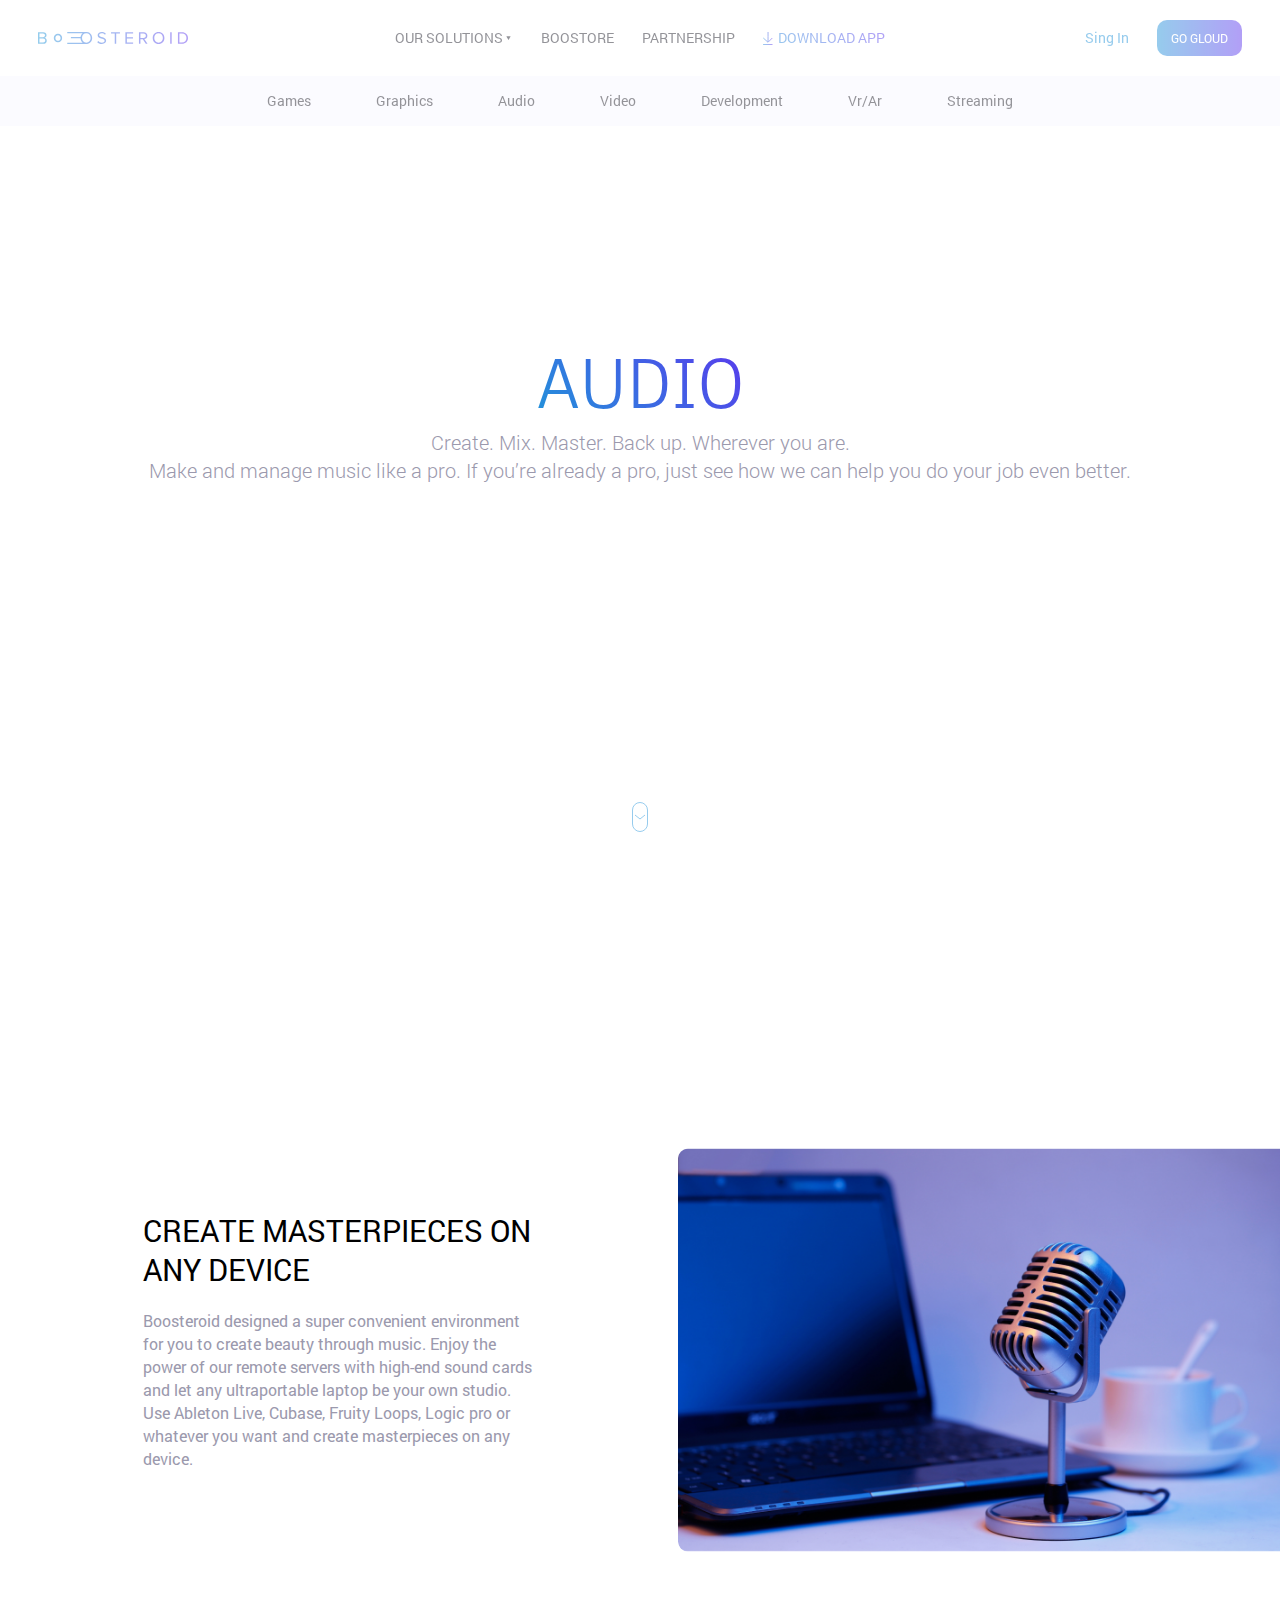
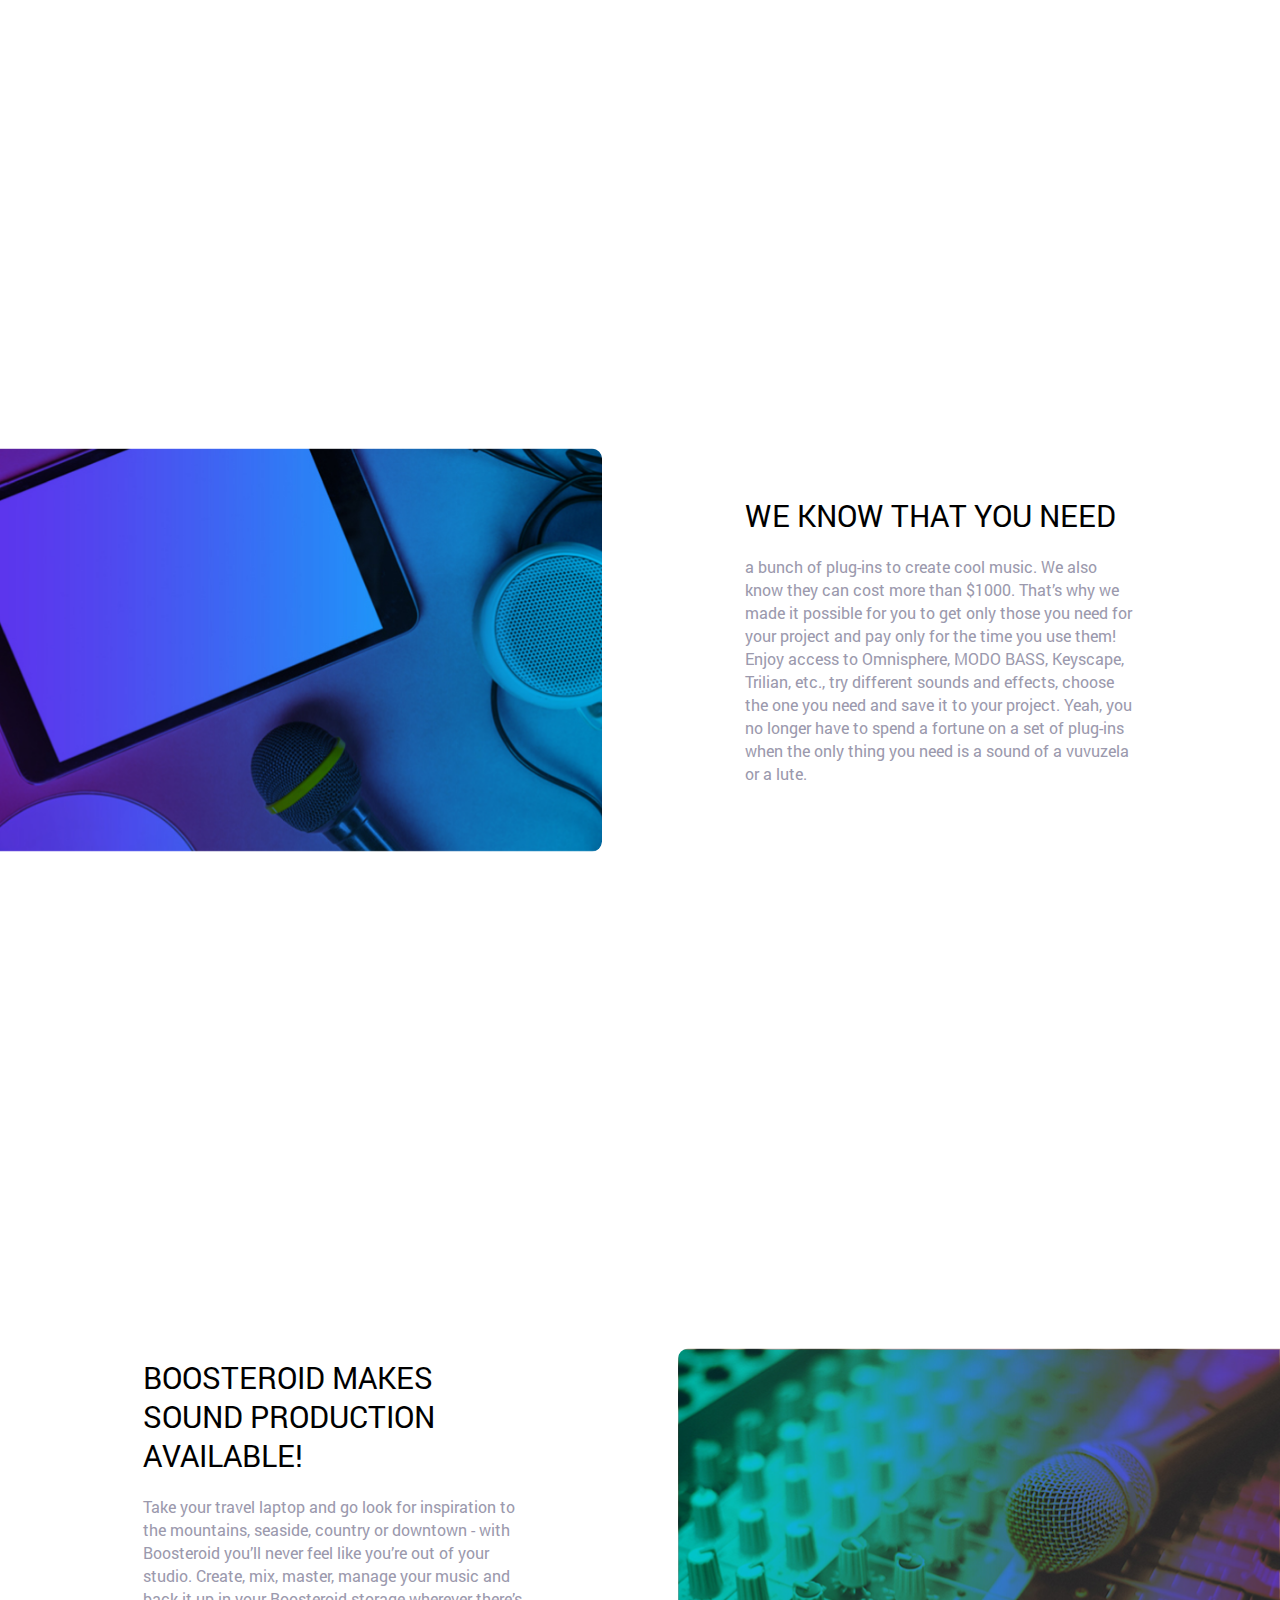
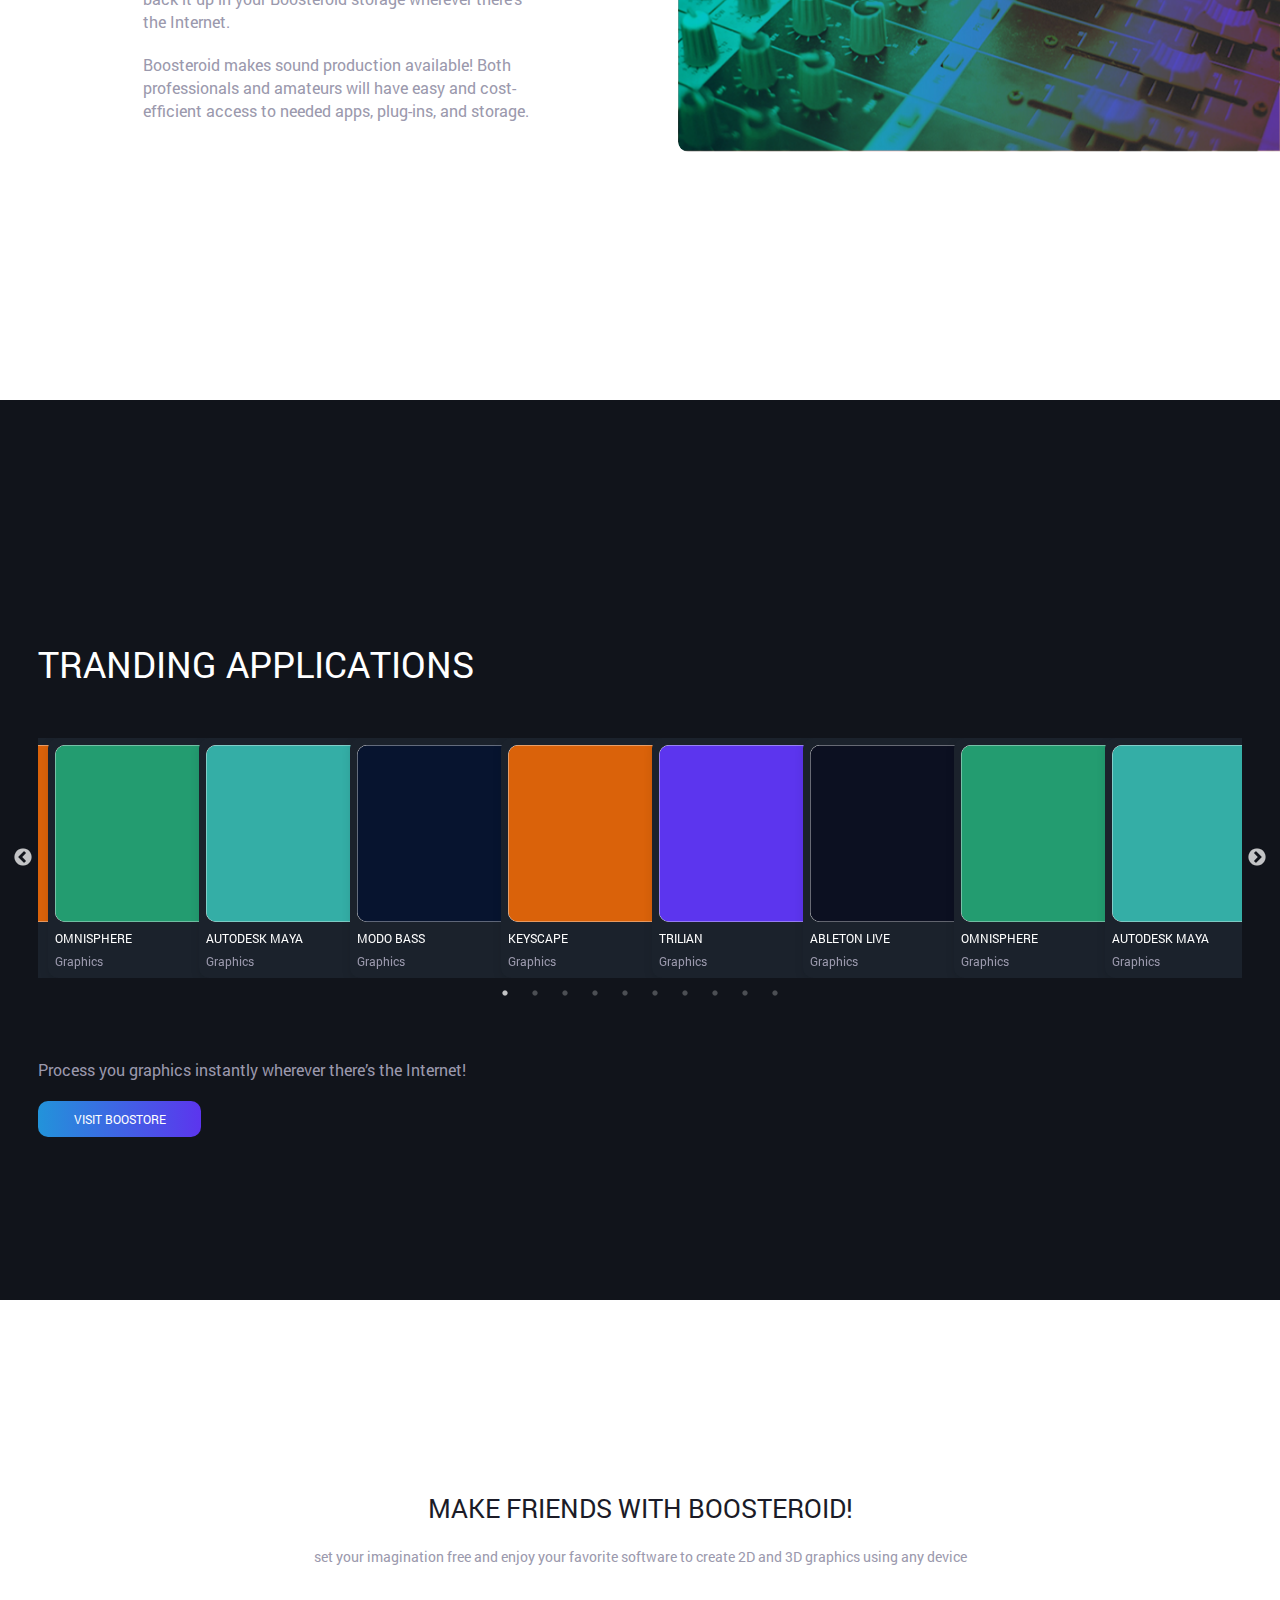
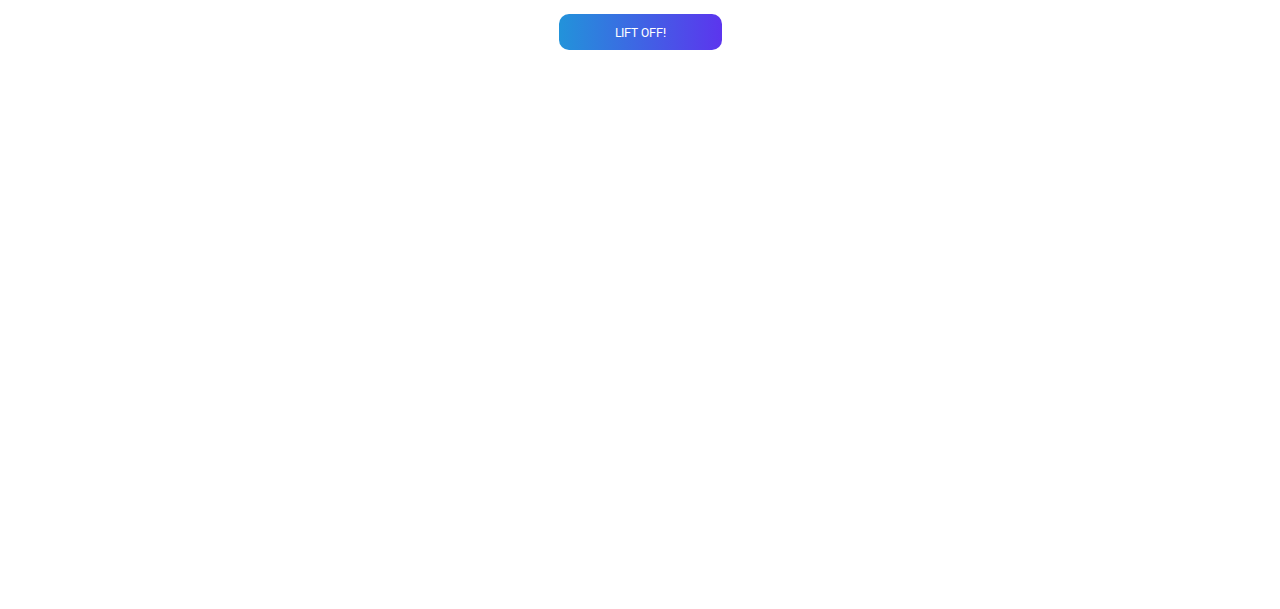
==== commit 6be9c5ca: "work on boostore section" ====
--- a/audio.html
+++ b/audio.html
@@ -1,274 +1,274 @@
-<!DOCTYPE html>
-<html lang="en">
-
-<head>
-  <meta charset="UTF-8">
-  <meta name="viewport" content="width=device-width, initial-scale=1, shrink-to-fit=no">
-  <title>Audio</title>
-  <link rel="stylesheet" type="text/css" href="./slick/slick.css">
-  <link rel="stylesheet" type="text/css" href="./slick/slick-theme.css">
-  <link rel="stylesheet" href="style/fonts.css">
-  <link rel="stylesheet" href="style/motion.min.css">
-  <link rel="stylesheet" href="style/main.css">
-  <link rel="stylesheet" href="style/media.css">
-</head>
-
-<body>
-
-  <header class='fixed_header'>
-    <div class='main_header'>
-      <a class='logo_boosteroid' href="index.html">
-        <img src="img/logo.svg" alt="boosteroid">
-      </a>
-      <nav>
-        <div class="mobile_burger_menu">
-          <span></span>
-          <span></span>
-          <span></span>
-        </div>
-        <ul>
-          <li>
-            <ul>
-              <li>
-                <span class='submenu_header pointer_down'>our solutions</span>
-                <ul class='submenu'>
-                  <li><a href="games.html">games</a></li>
-                  <li><a href="graphics.html">graphics</a></li>
-                  <li><a href="audio.html">audio</a></li>
-                  <li><a href="#">video</a></li>
-                  <li><a href="#development">development</a></li>
-                  <li><a href="vrarai.html">vr/ar</a></li>
-                  <li><a href="streaming.html">streaming</a></li>
-                </ul>
-              </li>
-              <li><a href="#boostore">boostore</a></li>
-              <li><a href="#partnership">partnership</a></li>
-              <li><a href="#" download>download app</a></li>
-            </ul>
-          </li>
-          <li>
-            <ul>
-              <li><a href="#" class="sing_in">sing in</a></li>
-              <li><a href="#" class="explore">go gloud</a></li>
-            </ul>
-          </li>
-        </ul>
-      </nav>
-    </div>
-  </header>
-  <div>
-    <section id='slogan' class='light_bg'>
-      <div class="slogan_wrap">
-        <div>
-          <h1>audio</h1>
-          <p>Create. Mix. Master. Back up. Wherever you are.</p>
-          <p>Make and manage music like a pro. If you’re already a pro, just see how we can help you do your job even
-            better.</p>
-        </div>
-        <div class='scroller'>
-          <a href="#left_side_img">
-            <img src="img/scroller-button.svg" alt="scroller button">
-          </a>
-        </div>
-        <img src="img/audio2.svg" alt="graphics">
-      </div>
-    </section>
-
-    <section id='left_side_img'>
-      <div class="content">
-        <div>
-          <h3>
-            Create masterpieces on any device
-          </h3>
-          <p>Boosteroid designed a super convenient environment for you to create beauty through music. Enjoy the power
-            of our remote servers with high-end sound cards and let any ultraportable laptop be your own studio. Use
-            Ableton Live, Cubase, Fruity Loops, Logic pro or whatever you want and create masterpieces on any device.</p>
-        </div>
-      </div>
-      <img src="img/audio-first.png" alt="play while tou travel">
-    </section>
-
-    <section id='right_side_img'>
-      <img src="img/audio-second.png" alt="play while tou travel">
-      <div class="content">
-        <div>
-          <h3>
-            We know that you need
-          </h3>
-          <p>
-            a bunch of plug-ins to create cool music. We also know they can cost more than $1000. That’s why we made it
-            possible for you to get only those you need for your project and pay only for the time you use them! Enjoy
-            access to Omnisphere, MODO BASS, Keyscape, Trilian, etc., try different sounds and effects, choose the one
-            you need and save it to your project. Yeah, you no longer have to spend a fortune on a set of plug-ins when
-            the only thing you need is a sound of a vuvuzela or a lute.</p>
-        </div>
-      </div>
-    </section>
-
-    <section id='left_side_img'>
-      <div class="content">
-        <div>
-          <h3>
-            Boosteroid makes sound production available!
-          </h3>
-          <p>Take your travel laptop and go look for inspiration to the mountains, seaside, country or downtown - with Boosteroid you’ll never feel like you’re out of your studio. Create, mix, master, manage your music and back it up in your Boosteroid storage wherever there’s the Internet.</p>
-          <p>Boosteroid makes sound production available! Both professionals and amateurs will have easy and cost-efficient access to needed apps, plug-ins, and storage.</p>
-        </div>
-      </div>
-      <img src="img/audio-third.png" alt="play while tou travel">
-    </section>
-
-    <section id='tranding_products'>
-      <div class="tranding_products_wrapper">
-        <h2>Tranding applications</h2>
-        <div class="top_products">
-          <div class='product'>
-            <img src="img/green.png" alt="Top product">
-            <h4>Omnisphere</h4>
-            <p>Graphics</p>
-          </div>
-          <div class='product'>
-            <img src="img/turquoise.png" alt="Witcher 3 Wild Hunt">
-            <h4>Autodesk Maya</h4>
-            <p>Graphics</p>
-          </div>
-          <div class='product'>
-            <img src="img/dark-blue.png" alt="call of duty">
-            <h4>MODO BASS</h4>
-            <p>Graphics</p>
-          </div>
-          <div class='product'>
-            <img src="img/orange.png" alt="Metro 2033">
-            <h4>Keyscape</h4>
-            <p>Graphics</p>
-          </div>
-          <div class='product'>
-            <img src="img/purple.png" alt="World of Tanks">
-            <h4>Trilian</h4>
-            <p>Graphics</p>
-          </div>
-          <div class='product'>
-            <img src="img/dark.png" alt="Top product">
-            <h4>Ableton Live</h4>
-            <p>Graphics</p>
-          </div>
-          <div class='product'>
-            <img src="img/green.png" alt="Top product">
-            <h4>Omnisphere</h4>
-            <p>Graphics</p>
-          </div>
-          <div class='product'>
-            <img src="img/turquoise.png" alt="Witcher 3 Wild Hunt">
-            <h4>Autodesk Maya</h4>
-            <p>Graphics</p>
-          </div>
-          <div class='product'>
-            <img src="img/dark-blue.png" alt="call of duty">
-            <h4>MODO BASS</h4>
-            <p>Graphics</p>
-          </div>
-          <div class='product'>
-            <img src="img/orange.png" alt="Metro 2033">
-            <h4>Keyscape</h4>
-            <p>Graphics</p>
-          </div>
-        </div>
-        <div class='tranding_products_content'>
-          <p>Process you graphics instantly wherever there’s the Internet!</p>
-          <a href="#boostore">visit boostore</a>
-        </div>
-      </div>
-    </section>
-
-    <section id='opportunities'>
-      <div class='opportunities'>
-        <div>
-          <h3>Make friends with Boosteroid!</h3>
-          <p>set your imagination free and enjoy your favorite software to create 2D and 3D graphics using any device</p>
-          <a href="#boostore">lift off!</a>
-        </div>
-      </div>
-    </section>
-    <footer>
-      <div class="footer_content">
-        <div class="rights">
-          <a href="#slogan">
-            <img src="img/logo.svg" alt="Boosteroid">
-          </a>
-          <form id="subscribe" action="#" method="post">
-            <input type="email" placeholder="Subscribe to our newsletter">
-            <button type="submit"></button>
-          </form>
-          <p>Boosteroid 2018. All right reserved</p>
-        </div>
-        <div class="out_solutions">
-          <h4>our solutions</h4>
-          <ul>
-            <li><a href="products.html">games</a></li>
-            <li><a href="graphics.html">graphics</a></li>
-            <li><a href="audio.html">audio</a></li>
-            <li><a href="#">video</a></li>
-            <li><a href="#">development</a></li>
-            <li><a href="vrarai.html">vr/ar</a></li>
-            <li><a href="#">streaming</a></li>
-          </ul>
-        </div>
-        <div class="about">
-          <h4>about</h4>
-          <ul>
-            <li><a href="#">Who we are</a></li>
-            <li><a href="#">prising</a></li>
-            <li><a href="#">prisiecome a partner/li>
-          </ul>
-        </div>
-        <div class="support">
-          <h4>support</h4>
-          <ul>
-            <li><a href="#">action center</a></li>
-            <li><a href="#">FAQ</a></li>
-            <li><a href="#">support@boosteroid.com</a></li>
-          </ul>
-        </div>
-        <div class="legal_terms">
-          <div class="terms">
-            <h4>legal terms</h4>
-            <ul>
-              <li><a href="#">Terms of Use</a></li>
-              <li><a href="#">Privacy Policy</a></li>
-              <li><a href="#">Copyright Policy</a></li>
-              <li><a href="#">Cookie Poicy</a></li>
-            </ul>
-          </div>
-          <div class='social_network'>
-            <ul>
-              <li><a href="https://ru-ru.facebook.com/boosteroid.info/" target="_blank"><img src="./img/facebook.svg"
-                    alt="facebook Boosteroid"></a></li>
-              <li><a href="https://www.instagram.com/boosteroid/" target="_blank"><img src="./img/instagram.svg" alt="@Boosteroid"></a></li>
-              <li><a href="https://ru.linkedin.com/company/boosteroid" target="_blank"><img src="./img/linkedin.svg"
-                    alt="LinkedIn Boosteroid Company"></a></li>
-            </ul>
-          </div>
-        </div>
-      </div>
-    </footer>
-  </div>
-
-  <!--[if lt IE 9]>
-<script src="libs/html5shiv/es5-shim.min.js"></script>
-<script src="libs/html5shiv/html5shiv.min.js"></script>
-<script src="libs/html5shiv/html5shiv-printshiv.min.js"></script>
-<script src="libs/respond/respond.min.js"></script>
-<![endif]-->
-  <!-- <script src="libs/jQuery/jquery-3.3.1.js"></script> -->
-  <!-- <script type="text/javascript" src="//code.jquery.com/jquery-1.11.0.min.js"></script>
-<script type="text/javascript" src="//code.jquery.com/jquery-migrate-1.2.1.min.js"></script> -->
-  <!-- <script type="text/javascript" src="slick/slick.min.js"></script> -->
-  <script src="https://code.jquery.com/jquery-2.2.0.min.js" type="text/javascript"></script>
-  <script src="./slick/slick.js" type="text/javascript" charset="utf-8"></script>
-  <script src="js/slider.js"></script>
-  <script type="text/javascript" src="js/animation.js"></script>
-  <script src="js/main.js"></script>
-
-</body>
-
+<!DOCTYPE html>
+<html lang="en">
+
+<head>
+  <meta charset="UTF-8">
+  <meta name="viewport" content="width=device-width, initial-scale=1, shrink-to-fit=no">
+  <title>Audio</title>
+  <link rel="stylesheet" type="text/css" href="./slick/slick.css">
+  <link rel="stylesheet" type="text/css" href="./slick/slick-theme.css">
+  <link rel="stylesheet" href="style/fonts.css">
+  <link rel="stylesheet" href="style/motion.min.css">
+  <link rel="stylesheet" href="style/main.css">
+  <link rel="stylesheet" href="style/media.css">
+</head>
+
+<body>
+
+  <header class='fixed_header'>
+    <div class='main_header'>
+      <a class='logo_boosteroid' href="index.html">
+        <img src="img/logo.svg" alt="boosteroid">
+      </a>
+      <nav>
+        <div class="mobile_burger_menu">
+          <span></span>
+          <span></span>
+          <span></span>
+        </div>
+        <ul>
+          <li>
+            <ul>
+              <li>
+                <span class='submenu_header pointer_down'>our solutions</span>
+                <ul class='submenu'>
+                  <li><a href="games.html">games</a></li>
+                  <li><a href="graphics.html">graphics</a></li>
+                  <li><a href="audio.html">audio</a></li>
+                  <li><a href="#">video</a></li>
+                  <li><a href="#development">development</a></li>
+                  <li><a href="vrarai.html">vr/ar</a></li>
+                  <li><a href="streaming.html">streaming</a></li>
+                </ul>
+              </li>
+              <li><a href="#boostore">boostore</a></li>
+              <li><a href="#partnership">partnership</a></li>
+              <li><a href="#" download>download app</a></li>
+            </ul>
+          </li>
+          <li>
+            <ul>
+              <li><a href="https://cloud.boosteroid.com/auth/sign-in" class="sing_in">sing in</a></li>
+								<li><a href="#" class="explore">go gloud</a></li>
+            </ul>
+          </li>
+        </ul>
+      </nav>
+    </div>
+  </header>
+  <div>
+    <section id='slogan' class='light_bg'>
+      <div class="slogan_wrap">
+        <div>
+          <h1>audio</h1>
+          <p>Create. Mix. Master. Back up. Wherever you are.</p>
+          <p>Make and manage music like a pro. If you’re already a pro, just see how we can help you do your job even
+            better.</p>
+        </div>
+        <div class='scroller'>
+          <a href="#left_side_img">
+            <img src="img/scroller-button.svg" alt="scroller button">
+          </a>
+        </div>
+        <img src="img/audio2.svg" alt="graphics">
+      </div>
+    </section>
+
+    <section id='left_side_img'>
+      <div class="content">
+        <div>
+          <h3>
+            Create masterpieces on any device
+          </h3>
+          <p>Boosteroid designed a super convenient environment for you to create beauty through music. Enjoy the power
+            of our remote servers with high-end sound cards and let any ultraportable laptop be your own studio. Use
+            Ableton Live, Cubase, Fruity Loops, Logic pro or whatever you want and create masterpieces on any device.</p>
+        </div>
+      </div>
+      <img src="img/audio-first.png" alt="play while tou travel">
+    </section>
+
+    <section id='right_side_img'>
+      <img src="img/audio-second.png" alt="play while tou travel">
+      <div class="content">
+        <div>
+          <h3>
+            We know that you need
+          </h3>
+          <p>
+            a bunch of plug-ins to create cool music. We also know they can cost more than $1000. That’s why we made it
+            possible for you to get only those you need for your project and pay only for the time you use them! Enjoy
+            access to Omnisphere, MODO BASS, Keyscape, Trilian, etc., try different sounds and effects, choose the one
+            you need and save it to your project. Yeah, you no longer have to spend a fortune on a set of plug-ins when
+            the only thing you need is a sound of a vuvuzela or a lute.</p>
+        </div>
+      </div>
+    </section>
+
+    <section id='left_side_img'>
+      <div class="content">
+        <div>
+          <h3>
+            Boosteroid makes sound production available!
+          </h3>
+          <p>Take your travel laptop and go look for inspiration to the mountains, seaside, country or downtown - with Boosteroid you’ll never feel like you’re out of your studio. Create, mix, master, manage your music and back it up in your Boosteroid storage wherever there’s the Internet.</p>
+          <p>Boosteroid makes sound production available! Both professionals and amateurs will have easy and cost-efficient access to needed apps, plug-ins, and storage.</p>
+        </div>
+      </div>
+      <img src="img/audio-third.png" alt="play while tou travel">
+    </section>
+
+    <section id='tranding_products'>
+      <div class="tranding_products_wrapper">
+        <h2>Tranding applications</h2>
+        <div class="top_products">
+          <div class='product'>
+            <img src="img/green.png" alt="Top product">
+            <h4>Omnisphere</h4>
+            <p>Graphics</p>
+          </div>
+          <div class='product'>
+            <img src="img/turquoise.png" alt="Witcher 3 Wild Hunt">
+            <h4>Autodesk Maya</h4>
+            <p>Graphics</p>
+          </div>
+          <div class='product'>
+            <img src="img/dark-blue.png" alt="call of duty">
+            <h4>MODO BASS</h4>
+            <p>Graphics</p>
+          </div>
+          <div class='product'>
+            <img src="img/orange.png" alt="Metro 2033">
+            <h4>Keyscape</h4>
+            <p>Graphics</p>
+          </div>
+          <div class='product'>
+            <img src="img/purple.png" alt="World of Tanks">
+            <h4>Trilian</h4>
+            <p>Graphics</p>
+          </div>
+          <div class='product'>
+            <img src="img/dark.png" alt="Top product">
+            <h4>Ableton Live</h4>
+            <p>Graphics</p>
+          </div>
+          <div class='product'>
+            <img src="img/green.png" alt="Top product">
+            <h4>Omnisphere</h4>
+            <p>Graphics</p>
+          </div>
+          <div class='product'>
+            <img src="img/turquoise.png" alt="Witcher 3 Wild Hunt">
+            <h4>Autodesk Maya</h4>
+            <p>Graphics</p>
+          </div>
+          <div class='product'>
+            <img src="img/dark-blue.png" alt="call of duty">
+            <h4>MODO BASS</h4>
+            <p>Graphics</p>
+          </div>
+          <div class='product'>
+            <img src="img/orange.png" alt="Metro 2033">
+            <h4>Keyscape</h4>
+            <p>Graphics</p>
+          </div>
+        </div>
+        <div class='tranding_products_content'>
+          <p>Process you graphics instantly wherever there’s the Internet!</p>
+          <a href="#boostore">visit boostore</a>
+        </div>
+      </div>
+    </section>
+
+    <section id='opportunities'>
+      <div class='opportunities'>
+        <div>
+          <h3>Make friends with Boosteroid!</h3>
+          <p>set your imagination free and enjoy your favorite software to create 2D and 3D graphics using any device</p>
+          <a href="#boostore">lift off!</a>
+        </div>
+      </div>
+    </section>
+    <footer>
+      <div class="footer_content">
+        <div class="rights">
+          <a href="#slogan">
+            <img src="img/logo.svg" alt="Boosteroid">
+          </a>
+          <form id="subscribe" action="#" method="post">
+            <input type="email" placeholder="Subscribe to our newsletter">
+            <button type="submit"></button>
+          </form>
+          <p>Boosteroid 2018. All right reserved</p>
+        </div>
+        <div class="out_solutions">
+          <h4>our solutions</h4>
+          <ul>
+            <li><a href="products.html">games</a></li>
+            <li><a href="graphics.html">graphics</a></li>
+            <li><a href="audio.html">audio</a></li>
+            <li><a href="#">video</a></li>
+            <li><a href="#">development</a></li>
+            <li><a href="vrarai.html">vr/ar</a></li>
+            <li><a href="#">streaming</a></li>
+          </ul>
+        </div>
+        <div class="about">
+          <h4>about</h4>
+          <ul>
+            <li><a href="#">Who we are</a></li>
+            <li><a href="#">prising</a></li>
+            <li><a href="#">prisiecome a partner/li>
+          </ul>
+        </div>
+        <div class="support">
+          <h4>support</h4>
+          <ul>
+            <li><a href="#">action center</a></li>
+            <li><a href="#">FAQ</a></li>
+            <li><a href="#">support@boosteroid.com</a></li>
+          </ul>
+        </div>
+        <div class="legal_terms">
+          <div class="terms">
+            <h4>legal terms</h4>
+            <ul>
+              <li><a href="#">Terms of Use</a></li>
+              <li><a href="#">Privacy Policy</a></li>
+              <li><a href="#">Copyright Policy</a></li>
+              <li><a href="#">Cookie Poicy</a></li>
+            </ul>
+          </div>
+          <div class='social_network'>
+            <ul>
+              <li><a href="https://ru-ru.facebook.com/boosteroid.info/" target="_blank"><img src="./img/facebook.svg"
+                    alt="facebook Boosteroid"></a></li>
+              <li><a href="https://www.instagram.com/boosteroid/" target="_blank"><img src="./img/instagram.svg" alt="@Boosteroid"></a></li>
+              <li><a href="https://ru.linkedin.com/company/boosteroid" target="_blank"><img src="./img/linkedin.svg"
+                    alt="LinkedIn Boosteroid Company"></a></li>
+            </ul>
+          </div>
+        </div>
+      </div>
+    </footer>
+  </div>
+
+  <!--[if lt IE 9]>
+<script src="libs/html5shiv/es5-shim.min.js"></script>
+<script src="libs/html5shiv/html5shiv.min.js"></script>
+<script src="libs/html5shiv/html5shiv-printshiv.min.js"></script>
+<script src="libs/respond/respond.min.js"></script>
+<![endif]-->
+  <!-- <script src="libs/jQuery/jquery-3.3.1.js"></script> -->
+  <!-- <script type="text/javascript" src="//code.jquery.com/jquery-1.11.0.min.js"></script>
+<script type="text/javascript" src="//code.jquery.com/jquery-migrate-1.2.1.min.js"></script> -->
+  <!-- <script type="text/javascript" src="slick/slick.min.js"></script> -->
+  <script src="https://code.jquery.com/jquery-2.2.0.min.js" type="text/javascript"></script>
+  <script src="./slick/slick.js" type="text/javascript" charset="utf-8"></script>
+  <script src="js/slider.js"></script>
+  <script type="text/javascript" src="js/animation.js"></script>
+  <script src="js/main.js"></script>
+
+</body>
+
 </html>--- a/style/main.css
+++ b/style/main.css
@@ -348,6 +348,7 @@
 	top: 0;
 	left: 0;
 	width: 100%;
+	height: 100%;
 	background: #171723;
 	opacity: 0;
 }
--- a/style/media.css
+++ b/style/media.css
@@ -1,17 +1,4 @@
 @media only screen and (min-width:1100px) and (max-width:1379px) {
-  /* .wrap {
-    width: 100%;
-    max-width: 1024px;
-  } */
-
-  nav {
-    width: 68%;
-  }
-
-  nav>ul>li:nth-child(4) {
-    flex: 8 1 75px;
-    text-align: end;
-  }
 
   .video_block video {
     width: 960px;
@@ -57,7 +44,7 @@
     max-width: 880px;
   } */
 
-  nav {
+  /* nav {
     width: 70%;
   }
 
@@ -67,6 +54,14 @@
 
   nav>ul>li:nth-child(4) {
     flex: 3 1 75px;
+  } */
+
+  nav>ul {
+    font-size: 12px;
+  }
+
+  nav>ul>li>ul>li {
+    margin-right: 18px;
   }
 
   #video {
@@ -101,6 +96,7 @@
   .solutions_container>div:hover:before {
     width: 70%;
   }
+
   #boostore {
     height: auto;
   }
@@ -168,16 +164,21 @@
     max-width: 730px;
   }
 
-  nav {
-    width: 70%;
-  }
-
-  nav>ul>li {
-    flex: 2 1 75px;
-  }
-
-  nav>ul>li:nth-child(4) {
-    flex: 1 1 75px;
+  .logo_boosteroid img {
+    width: 120px;
+  }
+
+  nav>ul>li>ul>li {
+    margin-right: 16px;
+    font-size: 10px;
+  }
+
+  nav>ul>li:nth-child(2)>ul li:nth-child(1) a {
+    font-size: 12px;
+  }
+
+  nav>ul>li:nth-child(2)>ul li:nth-child(2) a {
+    font-size: 10px;
   }
 
   .submenu li {
@@ -257,6 +258,7 @@
   .solutions_header p {
     font-size: 12px;
   }
+
   #boostore {
     height: auto;
   }
@@ -582,10 +584,7 @@
 
   #boostore {
     height: auto;
-  }
-
-  .boostore_wrapper {
-    height: 510px;
+    padding: 50px 0;
   }
 
   .boostore_content {
@@ -961,7 +960,7 @@
     height: auto;
   }
 
-  .solutions_container>div:hover:before{
+  .solutions_container>div:hover:before {
     width: 80%;
   }
 
@@ -1400,7 +1399,8 @@
   .solutions_container>div {
     width: 100%;
   }
-  .solutions_container>div:hover:before{
+
+  .solutions_container>div:hover:before {
     width: 70%;
   }
 
@@ -1474,6 +1474,7 @@
     height: auto;
     padding: 25px 0;
   }
+
   .boostore_image {
     display: none;
   }
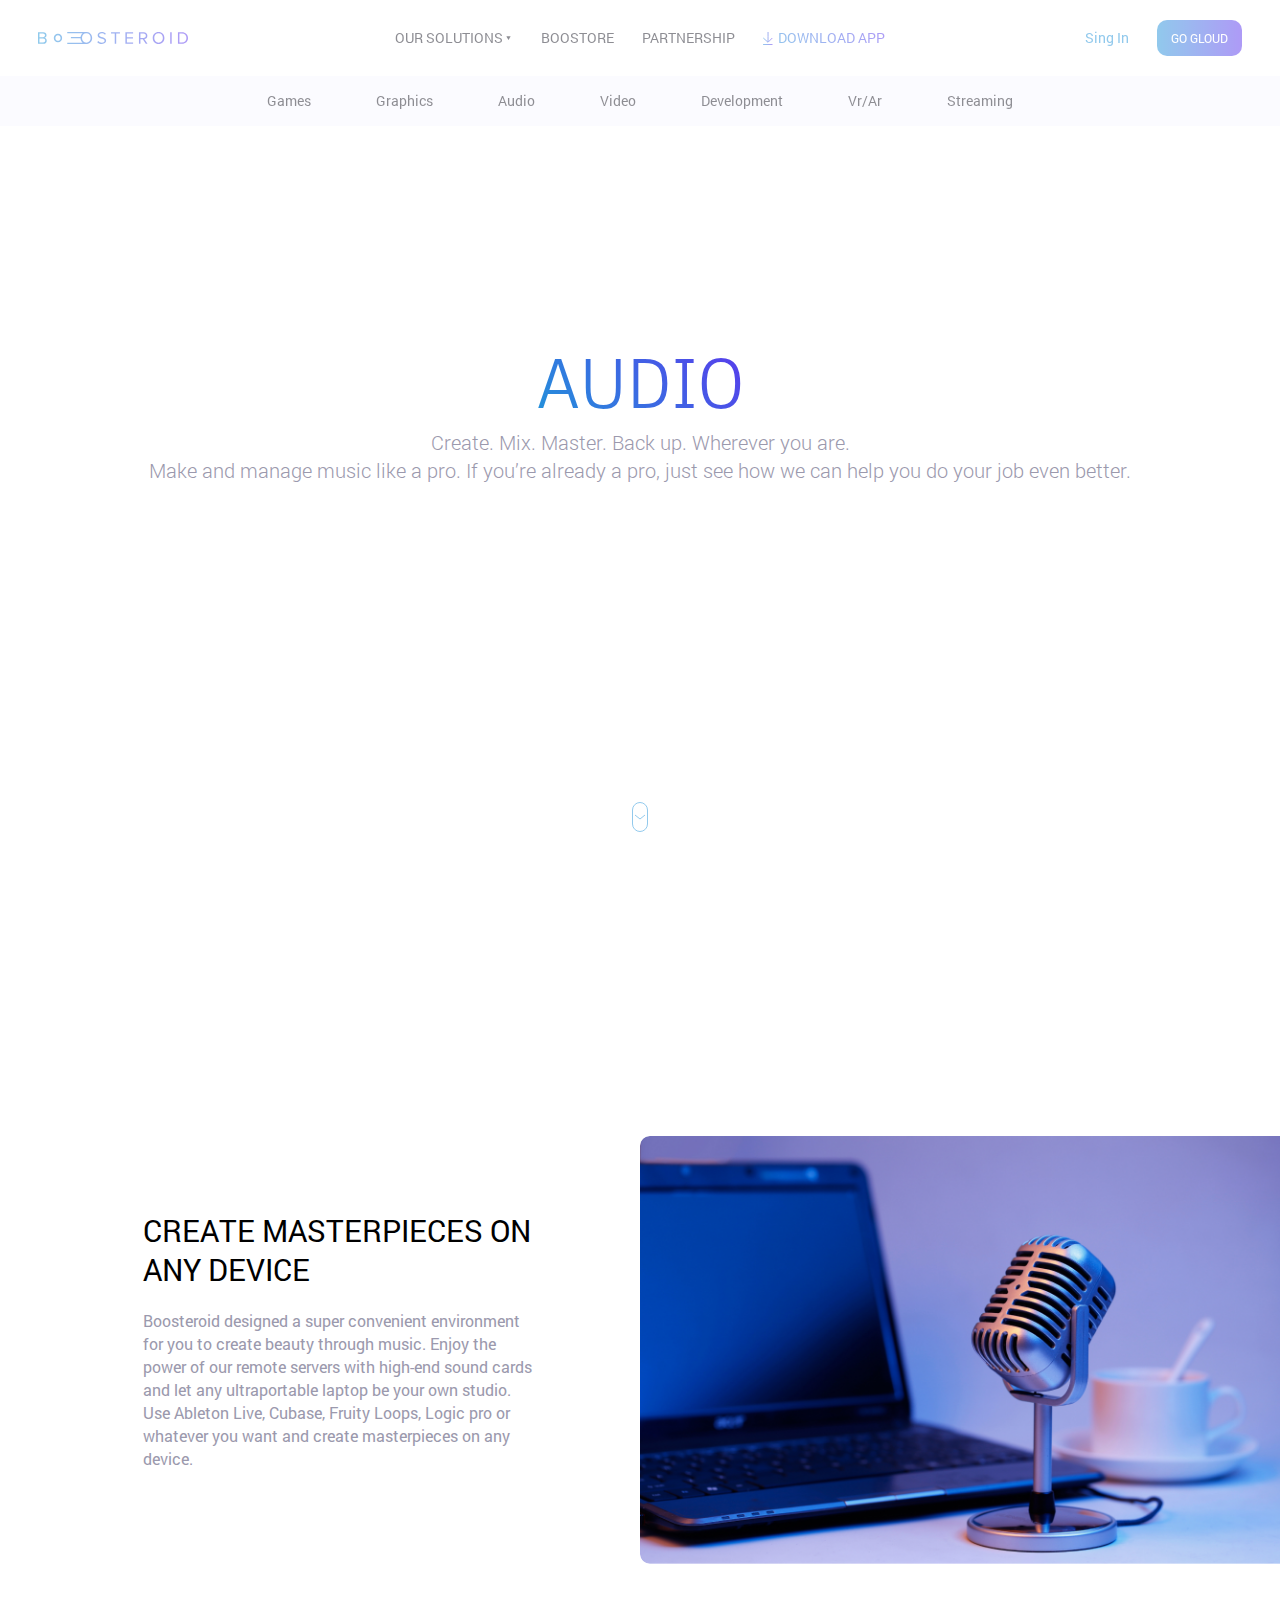
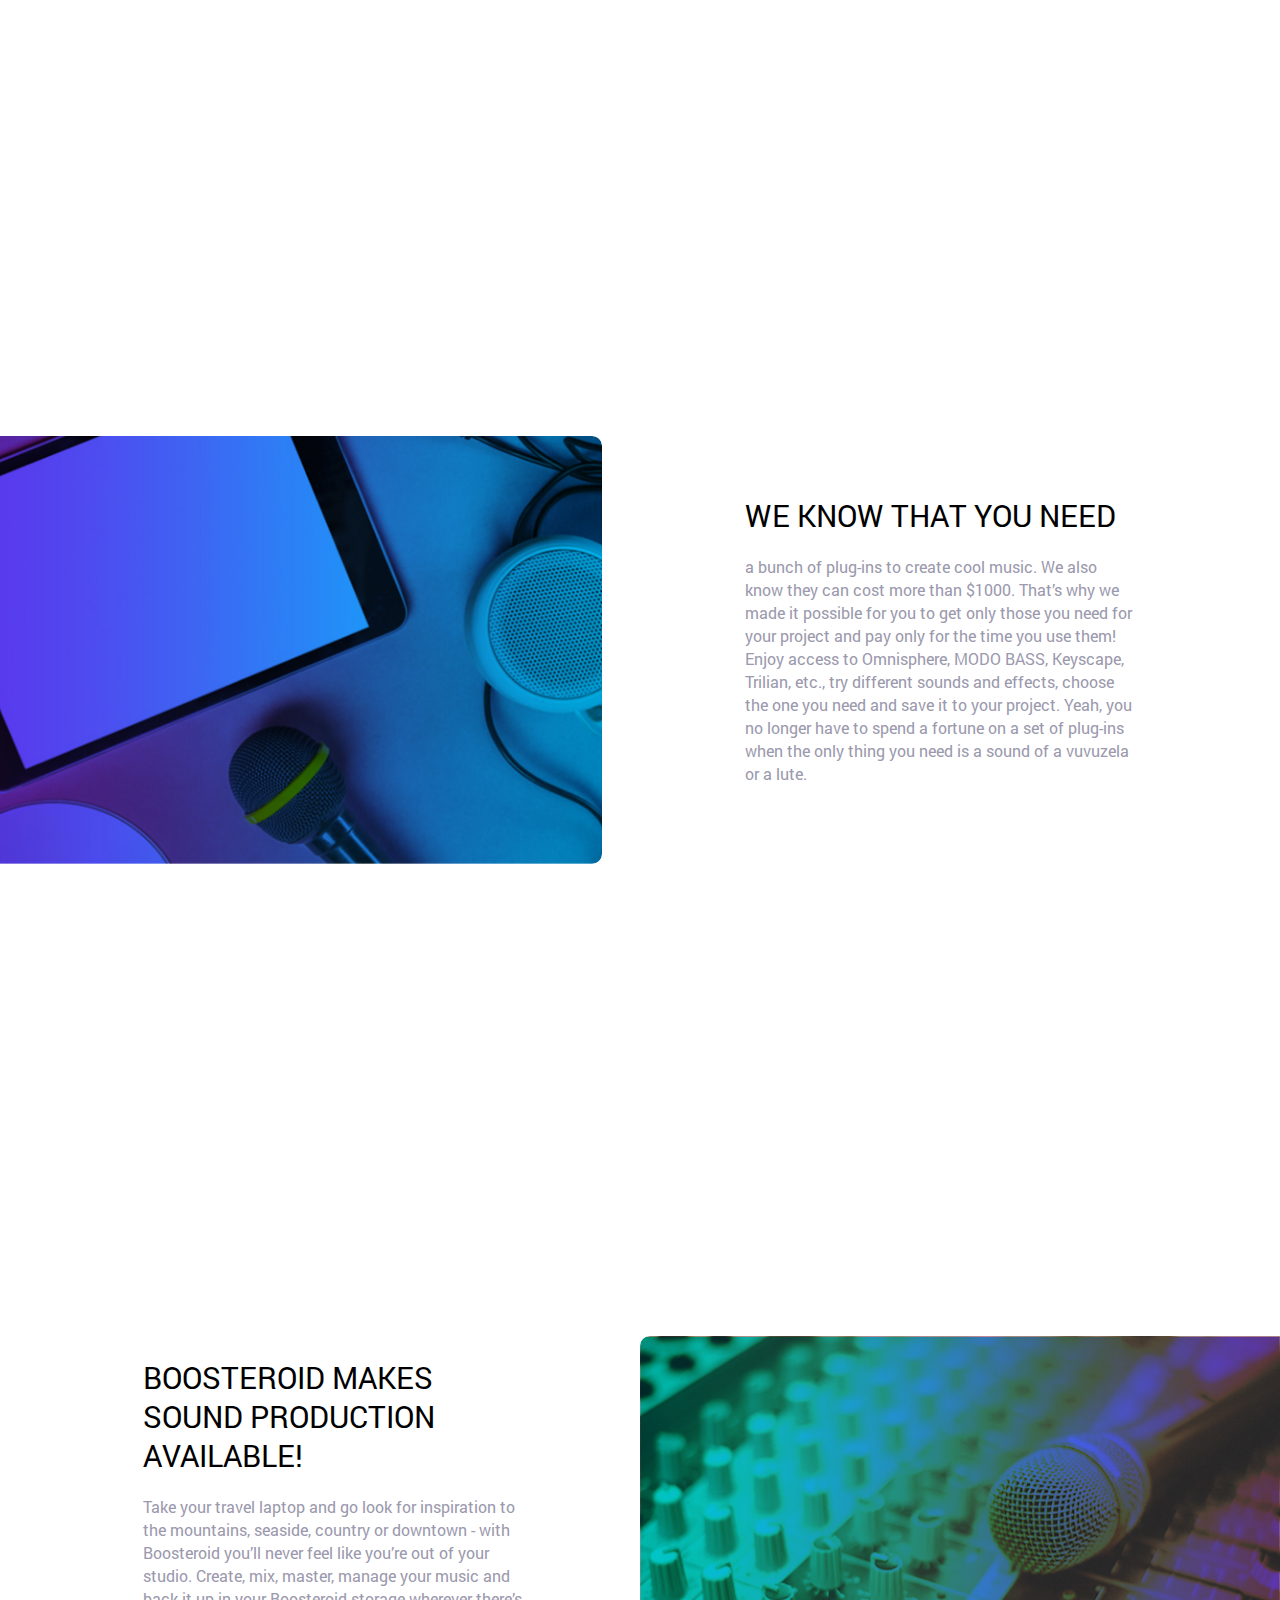
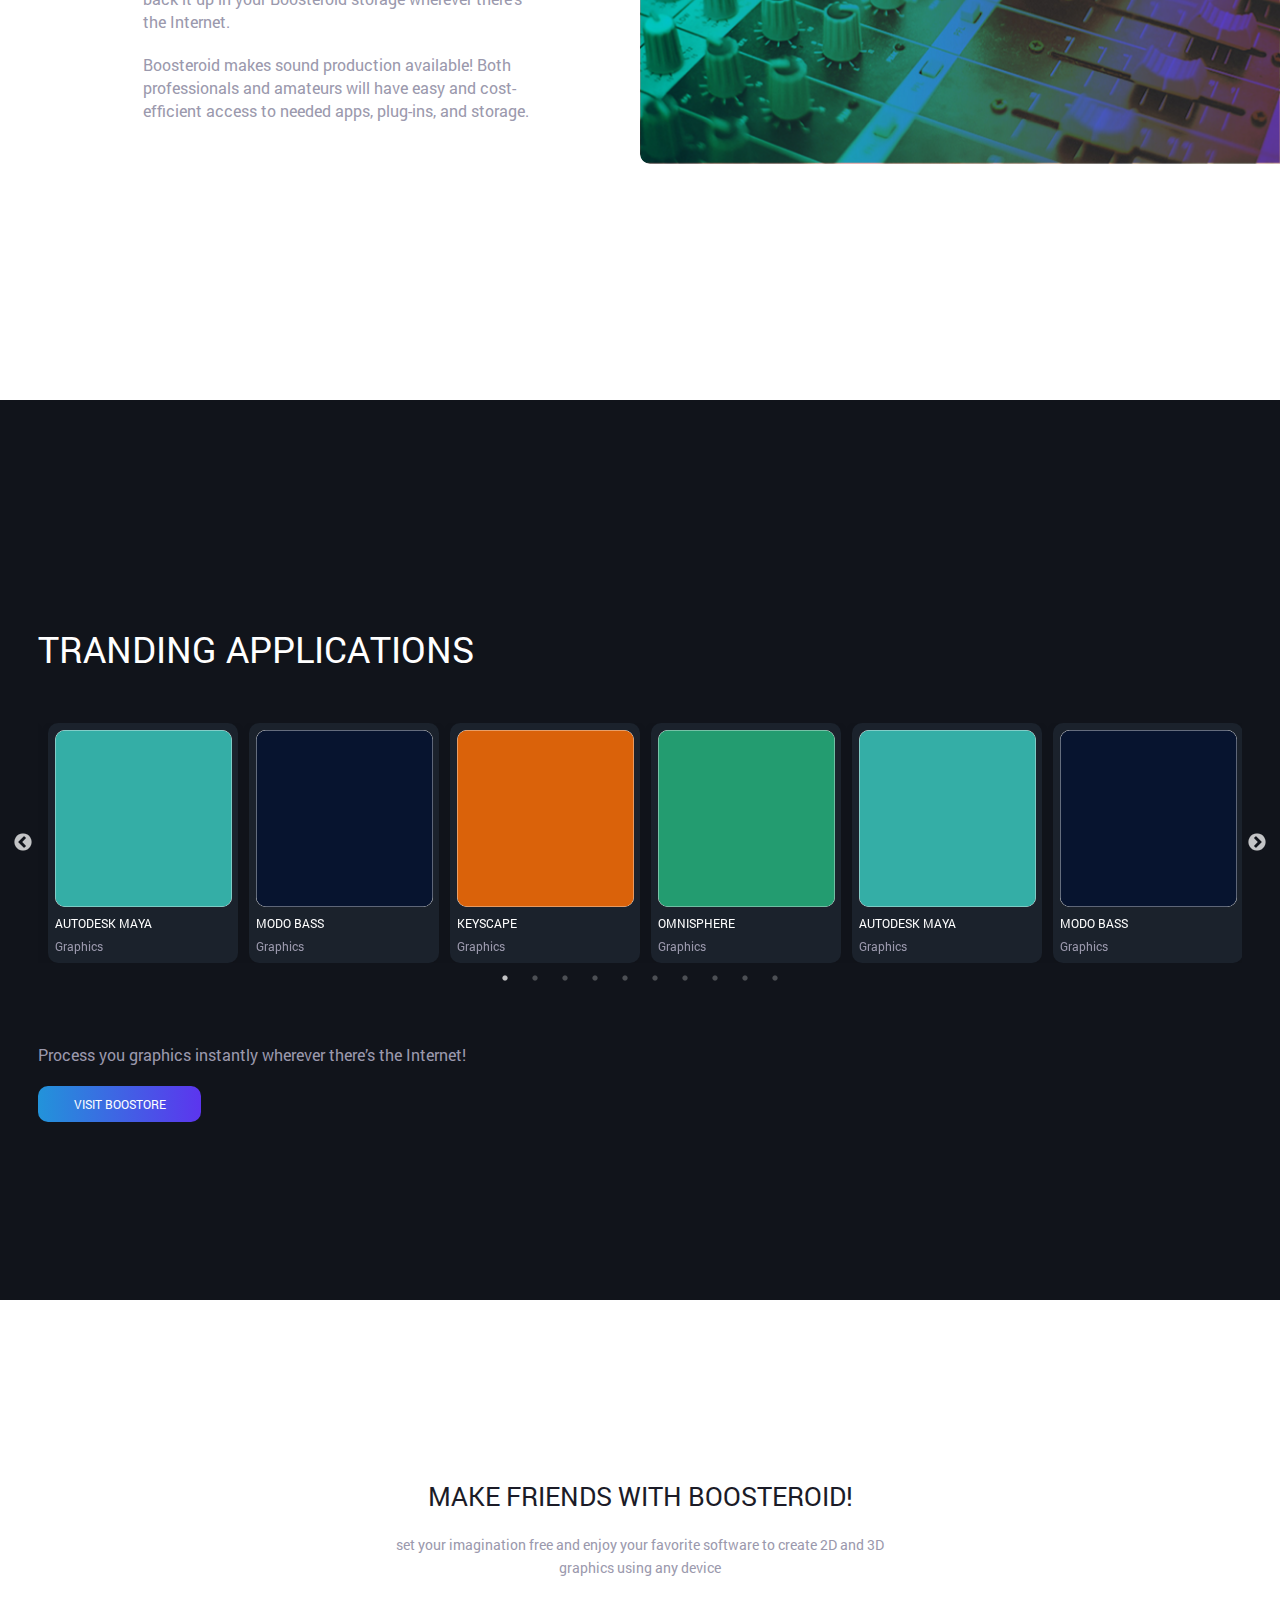
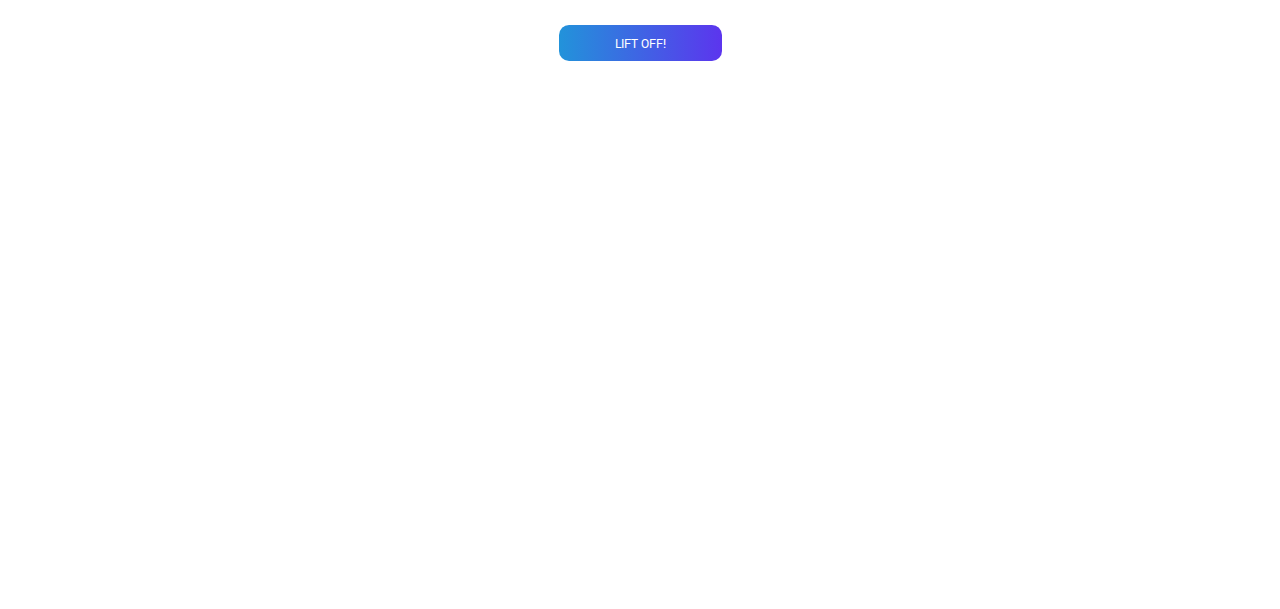
==== commit 4b109edb: "add responsive" ====
--- a/audio.html
+++ b/audio.html
@@ -259,11 +259,7 @@
 <script src="libs/html5shiv/html5shiv-printshiv.min.js"></script>
 <script src="libs/respond/respond.min.js"></script>
 <![endif]-->
-  <!-- <script src="libs/jQuery/jquery-3.3.1.js"></script> -->
-  <!-- <script type="text/javascript" src="//code.jquery.com/jquery-1.11.0.min.js"></script>
-<script type="text/javascript" src="//code.jquery.com/jquery-migrate-1.2.1.min.js"></script> -->
-  <!-- <script type="text/javascript" src="slick/slick.min.js"></script> -->
-  <script src="https://code.jquery.com/jquery-2.2.0.min.js" type="text/javascript"></script>
+  <script src="libs/jQuery/jquery-3.3.1.js"></script>
   <script src="./slick/slick.js" type="text/javascript" charset="utf-8"></script>
   <script src="js/slider.js"></script>
   <script type="text/javascript" src="js/animation.js"></script>
--- a/style/main.css
+++ b/style/main.css
@@ -289,8 +289,7 @@
 #slogan,
 #video,
 #our_solutions,
-#internet,
-#boostore {
+#internet {
 	height: calc(100vh);
 }
 
@@ -706,7 +705,7 @@
 #tranding_products {
 	background: #11141B;
 	margin: 0 0;
-	padding: 76px 38px 0;
+	padding: 76px 38px 30px;
 }
 
 
@@ -931,12 +930,14 @@
 	overflow: hidden;
 }
 
+#boostore,
 #left_side_img,
 #right_side_img {
 	height: 100vh;
 }
 
-.boostore_wrapper,
+/* .boostore_wrapper, */
+#boostore,
 #left_side_img,
 #right_side_img,
 .section_three_wrapper {
@@ -949,7 +950,7 @@
 	-webkit-box-align: center;
 	-ms-flex-align: center;
 	align-items: center;
-	margin: 0 38px;
+	padding: 0 38px;
 }
 
 .internet_wrapper {
@@ -981,6 +982,7 @@
 	overflow: hidden;
 }
 
+#boostore,
 #left_side_img {
 	position: relative;
 	justify-content: flex-start;
@@ -991,14 +993,15 @@
 	justify-content: flex-end;
 }
 
+#boostore img,
 #left_side_img img {
 	width: 50%;
 	position: absolute;
 	top: 50%;
 	right: 0;
 	transform: translateY(-50%);
-	margin-right: -38px;
 	border-radius: 10px 0 0 10px;
+	transition: all 0.5s linear;
 }
 
 #right_side_img img {
@@ -1117,6 +1120,7 @@
 
 .boostore_content {
 	width: 50%;
+	padding-right: 20px;
 }
 
 .theme {
@@ -1470,7 +1474,7 @@
 	border: 1px solid #9B99AD;
 	background: transparent;
 	justify-content: space-between;
-	margin-top: 24px;
+	margin: 24px 0;
 }
 
 #subscribe input {
@@ -1542,7 +1546,6 @@
 .out_solutions {
 	-ms-flex-preferred-size: 20%;
 	flex-basis: 20%;
-	text-transform: capitalize;
 }
 
 
@@ -1561,6 +1564,9 @@
 	margin-right: 15px;
 	-webkit-transition: all 0.3s linear;
 	transition: all 0.3s linear;
+}
+.legal_terms .social_network ul li:last-child {
+	margin-right: 0px;
 }
 
 /*SECTION TRENDING GAMES*/
@@ -1608,6 +1614,7 @@
 	-webkit-box-shadow: 0px 3px 10px rgba(0, 0, 0, 0.1);
 	box-shadow: 0px 3px 10px rgba(0, 0, 0, 0.1);
 	border-radius: 10px;
+	margin: 0 auto;
 }
 
 .product img {
--- a/style/media.css
+++ b/style/media.css
@@ -22,7 +22,7 @@
   .boostore_content p,
   .internet_content p,
   .opportunities div p {
-    width: 100%;
+    width: 80%;
     font-size: 14px;
   }
 
@@ -39,22 +39,6 @@
 }
 
 @media only screen and (min-width:960px) and (max-width:1099px) {
-  /* .wrap {
-    width: 100%;
-    max-width: 880px;
-  } */
-
-  /* nav {
-    width: 70%;
-  }
-
-  nav>ul>li {
-    flex: 2 1 75px;
-  }
-
-  nav>ul>li:nth-child(4) {
-    flex: 3 1 75px;
-  } */
 
   nav>ul {
     font-size: 12px;
@@ -98,7 +82,7 @@
   }
 
   #boostore {
-    height: auto;
+    height: 100vh;
   }
 
   .boostore_wrapper {
@@ -132,8 +116,9 @@
   }
 
   footer {
-    height: 320px;
+    height: auto;
     padding-top: 40px;
+    padding-bottom: 40px;
   }
 
   footer div h4 {
@@ -142,6 +127,18 @@
 
   .rights p {
     font-size: 10px;
+  }
+
+  #subscribe input {
+    width: 75%;
+  }
+
+  #subscribe button:after {
+    width: 40px;
+  }
+
+  #subscribe button {
+    width: 35px;
   }
 
   footer ul li a {
@@ -260,7 +257,12 @@
   }
 
   #boostore {
-    height: auto;
+    padding-top: 76px;
+    height: 100vh;
+  }
+
+  #boostore img {
+    top: calc(50% + 38px);
   }
 
   /**/
@@ -363,6 +365,50 @@
 
   .section_three_wrapper {
     flex-direction: column-reverse;
+  }
+
+  #subscribe input {
+    width: 75%;
+  }
+
+  #subscribe button {
+    width: 35px;
+  }
+
+  #subscribe button:after {
+    width: 35px;
+  }
+
+  .legal_terms {
+    padding-left: 5px;
+  }
+
+  /*Section 'left_side_img' $ 'right_side_img'*/
+  .content div {
+    width: 80%;
+    margin: 0 auto;
+  }
+
+  .content div h3,
+  .section_three_content h3 {
+    font-size: 22px;
+  }
+
+  .content div p {
+    font-size: 12px;
+  }
+
+  /*Section 'tranding_products'*/
+  .tranding_products_wrapper h2 {
+    font-size: 22px;
+  }
+
+  .tranding_products_content {
+    margin-top: 30px;
+  }
+
+  .tranding_products_content p {
+    font-size: 13px;
   }
 
 }
@@ -392,11 +438,13 @@
     left: 50%;
     transform: translateX(-50%);
     transition: all 0.5s linear;
-  }
-
-  nav>ul>li {
-    width: 100%;
-    flex: 0 1 auto;
+    padding: 15px 5px;
+  }
+
+  nav>ul>li>ul {
+    width: 100%;
+    display: flex;
+    flex-direction: column;
     text-align: center;
     padding: 0;
     margin: 0;
@@ -404,6 +452,982 @@
     list-style-position: inside;
     text-align: start;
     line-height: normal;
+    padding-left: 20px;
+  }
+
+  nav>ul>li:nth-child(2)>ul li:nth-child(2) a {
+    background: none;
+    text-transform: uppercase;
+    font-size: 14px;
+    color: #ffffff;
+    text-align: center;
+    padding: 0 0;
+    background: -webkit-linear-gradient(45deg, #2096D9 0%, #5C35EE 100%);
+    background-clip: text;
+    -webkit-background-clip: text;
+    -webkit-text-fill-color: transparent;
+    text-transform: uppercase;
+  }
+
+  nav>ul>li a {
+    font-size: 14px;
+  }
+
+  nav nav>ul>li:nth-child(1) {
+    position: relative;
+  }
+
+  nav>ul>li:nth-child(4),
+  nav>ul>li:nth-child(5) {
+    flex: 0 1 auto;
+    text-align: start;
+    color: inherit;
+    text-transform: none;
+  }
+
+  nav>ul>li:nth-child(4) a {
+    font-size: 14px;
+    color: #2293DA;
+    text-transform: uppercase;
+  }
+
+  nav>ul>li:nth-child(5) a {
+    background: none;
+    text-transform: uppercase;
+    font-size: 14px;
+    color: #2293DA;
+    padding: 0;
+    border-radius: 0;
+  }
+
+  nav>ul li a {
+    text-decoration: none;
+    color: #1B1B27;
+    margin: 0 auto;
+    text-transform: uppercase;
+    font-size: 12px;
+  }
+
+  nav>ul li {
+    text-decoration: none;
+    color: #1B1B27;
+    margin: 0;
+  }
+
+  ul li:hover>ul {
+    display: flex;
+    flex-direction: column;
+    height: auto;
+    transition: all 0.5s linear;
+  }
+
+  .submenu {
+    width: 100%;
+    height: auto;
+    flex-direction: column;
+    text-transform: capitalize;
+    display: none;
+    background: #F8F7FF;
+    line-height: normal;
+    transition: all 0.3s;
+    position: static;
+  }
+
+  .submenu li {
+    width: 20%;
+    list-style-type: none;
+    margin-right: 0;
+  }
+
+  nav>ul>li:hover .submenu {
+    display: flex;
+    width: 100%;
+    height: auto;
+    flex-direction: column;
+    text-transform: capitalize;
+    background: none;
+    line-height: normal;
+    transition: all 0.3s;
+    position: static;
+    transform: translateX(0);
+    margin-left: 20px;
+  }
+
+  .submenu ul li {
+    width: 100%;
+    margin-left: 20px;
+    margin-bottom: 0px;
+  }
+
+  .submenu ul li a {
+    color: #100a25;
+  }
+
+  h1 {
+    font-size: 60px;
+  }
+
+  /*menu end*/
+
+  .video_block video {
+    display: block;
+    background: #000;
+    width: 480px;
+    height: 320px;
+    border-radius: 10px;
+  }
+
+  nav ul li,
+  .our_solutions_menu ul {
+    font-size: 12px;
+  }
+
+  .slogan_block p {
+    font-size: 60px;
+  }
+
+  .slogan_description,
+  .gaming_description {
+    line-height: 20px;
+    font-size: 18px;
+    text-align: center;
+    color: #9B99AD;
+    margin: 0 auto;
+  }
+
+  .solutions_header h2,
+  .tranding_products_header h2 {
+    font-size: 28px;
+  }
+
+  .solutions_header p {
+    font-size: 12px;
+  }
+
+  #our_solutions {
+    height: auto;
+  }
+
+  .solutions_container>div {
+    padding: 25px;
+  }
+
+  .solutions_container>div:before {
+    top: 25px;
+    left: 25px;
+  }
+
+  .solutions_container>div:hover:before {
+    top: 25px;
+    left: 25px;
+  }
+
+  .solutions_container>div:hover:before {
+    width: 67%;
+  }
+
+  .solutions_container div h3 {
+    font-size: 18px;
+  }
+
+  .internet_wrapper {
+    height: 420px;
+  }
+
+  .internet_wrapper>img {
+    display: none;
+  }
+
+  .opportunities div {
+    width: 70%;
+    margin: 0 auto;
+    text-align: center;
+  }
+
+  #boostore {
+    padding-top: 76px;
+    height: 100vh;
+  }
+
+  #boostore img {
+    top: calc(50% + 38px);
+  }
+
+  .boostore_content h3,
+  .internet_content h3,
+  .opportunities div h3 {
+    font-size: 22px;
+    margin-bottom: 10px;
+    margin-right: 0;
+  }
+
+  .theme {
+    margin-top: 15px;
+  }
+
+  .visit_boostore_block a {
+    margin-top: 15px;
+  }
+
+  .internet_content {
+    margin-left: 0;
+  }
+
+  .boostore_content p,
+  .internet_content p,
+  .opportunities div p {
+    width: 100%;
+    font-size: 12px;
+  }
+
+  .boostore_image {
+    width: 562px;
+    height: 278px;
+  }
+
+  footer {
+    height: 255px;
+    padding-top: 40px;
+  }
+
+  footer div h4 {
+    font-size: 10px;
+  }
+
+  .rights p {
+    font-size: 10px;
+  }
+
+  footer .footer_content ul li {
+    margin-bottom: 3px;
+  }
+
+  .footer_content {
+    height: 175px;
+  }
+
+  footer ul li a {
+    font-size: 12px;
+  }
+
+  .legal_terms {
+    flex-basis: 20%;
+  }
+
+  .rights {
+    flex-basis: 30%;
+  }
+
+  .section_two_wrapper,
+  .section_three_wrapper {
+    flex-direction: column;
+  }
+
+  #tranding_products {
+    height: 650px;
+  }
+
+  .product_container {
+    margin-top: 10px;
+  }
+
+  .right_side,
+  .left_side {
+    width: 100%;
+  }
+
+  .high_frame_rate,
+  .gaming_process {
+    height: 375px;
+    width: 600px;
+  }
+
+  .gaming_process,
+  .high_frame_rate {
+    top: 50%;
+    left: 50%;
+    transform: translate(-50%, -50%);
+    border-radius: 10px 10px 10px 10px;
+  }
+
+  .section_three_wrapper {
+    flex-direction: column-reverse;
+  }
+
+  .legal_terms {
+    padding-left: 5px;
+  }
+
+  /*Section 'left_side_img' $ 'right_side_img'*/
+  .content div {
+    width: 80%;
+    margin: 0 auto;
+  }
+
+  .content div h3,
+  .section_three_content h3 {
+    font-size: 22px;
+  }
+
+  .content div p {
+    font-size: 12px;
+  }
+
+  /*Section 'tranding_products'*/
+  .tranding_products_wrapper h2 {
+    font-size: 22px;
+  }
+
+  .tranding_products_content {
+    margin-top: 30px;
+  }
+
+  .tranding_products_content p {
+    font-size: 13px;
+  }
+}
+
+@media only screen and (min-width:480px) and (max-width:639px) {
+  .wrap {
+    width: 100%;
+    max-width: 460px;
+  }
+
+  /*menu*/
+
+  .mobile_burger_menu {
+    display: flex;
+  }
+
+  nav {
+    width: auto;
+  }
+
+  nav>ul {
+    display: none;
+    flex-direction: column;
+    position: absolute;
+    top: 76px;
+    width: 100vw;
+    background: rgba(255, 255, 255, 0.8);
+    left: 50%;
+    transform: translateX(-50%);
+    transition: all 0.5s linear;
+    padding: 15px 5px;
+  }
+
+  nav>ul>li>ul {
+    width: 100%;
+    display: flex;
+    flex-direction: column;
+    text-align: center;
+    padding: 0;
+    margin: 0;
+    list-style: none;
+    list-style-position: inside;
+    text-align: start;
+    line-height: normal;
+    padding-left: 20px;
+  }
+
+  nav>ul>li:nth-child(2)>ul li:nth-child(2) a {
+    background: none;
+    text-transform: uppercase;
+    font-size: 14px;
+    color: #ffffff;
+    text-align: center;
+    padding: 0 0;
+    background: -webkit-linear-gradient(45deg, #2096D9 0%, #5C35EE 100%);
+    background-clip: text;
+    -webkit-background-clip: text;
+    -webkit-text-fill-color: transparent;
+    text-transform: uppercase;
+  }
+
+  nav>ul>li a {
+    font-size: 14px;
+  }
+
+  nav nav>ul>li:nth-child(1) {
+    position: relative;
+  }
+
+  nav>ul>li:nth-child(4),
+  nav>ul>li:nth-child(5) {
+    flex: 0 1 auto;
+    text-align: start;
+    color: inherit;
+    text-transform: none;
+  }
+
+  nav>ul>li:nth-child(4) a {
+    font-size: 14px;
+    color: #2293DA;
+    text-transform: uppercase;
+  }
+
+  nav>ul>li:nth-child(5) a {
+    background: none;
+    text-transform: uppercase;
+    font-size: 14px;
+    color: #2293DA;
+    padding: 0;
+    border-radius: 0;
+  }
+
+  nav>ul li a {
+    text-decoration: none;
+    color: #1B1B27;
+    margin: 0 auto;
+    text-transform: uppercase;
+    font-size: 12px;
+  }
+
+  nav>ul li {
+    text-decoration: none;
+    color: #1B1B27;
+    margin: 0;
+  }
+
+  ul li:hover>ul {
+    display: flex;
+    flex-direction: column;
+    height: auto;
+    transition: all 0.5s linear;
+  }
+
+  .submenu {
+    width: 100%;
+    height: auto;
+    flex-direction: column;
+    text-transform: capitalize;
+    display: none;
+    background: #F8F7FF;
+    line-height: normal;
+    transition: all 0.3s;
+    position: static;
+  }
+
+  .submenu li {
+    width: 20%;
+    list-style-type: none;
+    margin-right: 0;
+  }
+
+  nav>ul>li:hover .submenu {
+    display: flex;
+    width: 100%;
+    height: auto;
+    flex-direction: column;
+    text-transform: capitalize;
+    background: none;
+    line-height: normal;
+    transition: all 0.3s;
+    position: static;
+    transform: translateX(0);
+    margin-left: 20px;
+  }
+
+  .submenu ul li {
+    width: 100%;
+    margin-left: 20px;
+    margin-bottom: 0px;
+  }
+
+  .submenu ul li a {
+    color: #100a25;
+  }
+
+  h1 {
+    font-size: 50px;
+  }
+
+  .slogan_wrap div p,
+  .gaming_description {
+    width: 440px;
+  }
+
+  /* end menu */
+
+  #video {
+    height: calc(100vh + 50px);
+    position: relative;
+  }
+
+  .video_block video {
+    display: block;
+    background: #000;
+    width: 480px;
+    height: 320px;
+    border-radius: 10px;
+  }
+
+  .mobile_burger_menu {
+    display: flex;
+  }
+
+  .mobile_menu {
+    position: absolute;
+    top: 76px;
+    width: 100vw;
+    background: rgba(255, 255, 255, 0.8);
+    left: 50%;
+    transform: translateX(-50%);
+    transition: all 0.5s linear;
+  }
+
+  .mobile_menu ul {
+    margin: 5px 0px;
+  }
+
+  .submenu_header {
+    background: url('../img/pointer-up.png') no-repeat right 50%;
+    padding-right: 15px;
+  }
+
+  .mobile_menu ul ul {
+    display: none;
+    height: auto;
+  }
+
+  .mobile_menu li {
+    list-style: none;
+    list-style-position: inside;
+    display: inline;
+    position: relative;
+  }
+
+  .mobile_menu li a {
+    text-decoration: none;
+    color: #1B1B27;
+    margin: 0 auto;
+    text-transform: uppercase;
+    font-size: 12px;
+  }
+
+  .mobile_menu li {
+    display: block;
+    text-decoration: none;
+    color: #1B1B27;
+    width: 80%;
+    margin: 0 auto 0;
+    text-transform: uppercase;
+  }
+
+  ul li:hover>ul {
+    display: block;
+    height: auto;
+    transition: all 0.5s linear;
+  }
+
+  ul li:hover>.submenu_header {
+    background: url('../img/pointer-down.png') no-repeat right 50%;
+    padding-right: 15px;
+  }
+
+  .submenu ul li {
+    width: 100%;
+    margin-left: 20px;
+    margin-bottom: 0;
+  }
+
+  .submenu ul li a {
+    color: #100a25;
+  }
+
+  nav ul li,
+  .our_solutions_menu ul {
+    font-size: 12px;
+  }
+
+  .slogan_block p {
+    font-size: 38px;
+  }
+
+  .slogan_description,
+  .gaming_description {
+    line-height: 20px;
+    font-size: 15px;
+    text-align: center;
+    color: #9B99AD;
+    margin: 0 auto;
+    width: 90%;
+  }
+
+  #our_solutions {
+    height: auto;
+  }
+
+  #our_solutions .solutions_container {
+    height: auto;
+    width: 100%;
+    display: -webkit-box;
+    display: -ms-flexbox;
+    display: flex;
+    -webkit-box-orient: vertical;
+    -webkit-box-direction: normal;
+    -ms-flex-direction: column;
+    flex-direction: column;
+    -ms-flex-wrap: wrap;
+    flex-wrap: wrap;
+  }
+
+  .solutions_container>div {
+    width: 100%;
+  }
+
+  .solutions_container>div:nth-child(1),
+  .solutions_container>div:nth-child(6) {
+    height: auto;
+  }
+
+  .solutions_container>div:hover:before {
+    width: 80%;
+  }
+
+  .solutions_header {
+    text-align: center;
+  }
+
+  .solutions_header h2,
+  .tranding_products_header h2 {
+    font-size: 28px;
+  }
+
+  .solutions_header p {
+    font-size: 12px;
+    line-height: inherit;
+    width: 90%;
+    margin: 0 auto;
+  }
+
+  .solutions_container div h3 {
+    font-size: 18px;
+    width: 100%;
+  }
+
+  .internet_boosteroid {
+    display: none;
+  }
+
+  .internet_content {
+    width: 70%;
+  }
+
+  #internet {
+    background: url('../img/internet-boosteroid.png') no-repeat center;
+    margin: 40px 0;
+  }
+
+  .internet_wrapper {
+    height: 420px;
+    margin-top: 0;
+  }
+
+  .internet_content {
+    width: 100%;
+  }
+
+  .internet_wrapper>img {
+    display: none;
+  }
+
+  #boostore {
+    /*-------------*/
+    padding-top: 76px;
+    text-align: center;
+    height: 100vh;
+  }
+
+  .boostore_content {
+    padding-right: 0;
+    margin-left: 0;
+    width: 100%;
+  }
+
+  #boostore img {
+    display: none;
+  }
+
+  .boostore_wrapper {
+    margin-top: 0;
+  }
+
+  .boostore_image {
+    display: none;
+  }
+
+  .can-toggle {
+    margin: 0 auto;
+  }
+
+  .opportunities div {
+    width: 70%;
+    margin: 0 auto;
+    text-align: center;
+  }
+
+  .boostore_wrapper {
+    height: 450px;
+  }
+
+  .boostore_content h3,
+  .internet_content h3,
+  .opportunities div h3 {
+    font-size: 22px;
+    margin: 0 0 20px 0;
+    width: 100%;
+    text-align: center;
+  }
+
+  .internet_content {
+    margin-left: 0;
+  }
+
+  .boostore_content p,
+  .internet_content p,
+  .opportunities div p {
+    width: 100%;
+    font-size: 14px;
+  }
+
+  .boostore_image {
+    width: 562px;
+    height: 278px;
+  }
+
+  footer {
+    height: auto;
+    padding: 40px 0;
+  }
+
+  .footer_content {
+    flex-direction: column;
+    text-align: center;
+  }
+
+  footer div h4 {
+    font-size: 10px;
+    margin-bottom: 3px;
+  }
+
+  .opportunities div {
+    width: 90%;
+  }
+
+  .rights {
+    flex: 0 0 100%;
+  }
+
+  .rights p {
+    font-size: 10px;
+  }
+
+  #subscribe {
+    margin: 24px auto;
+  }
+
+  footer .footer_content ul li {
+    margin-bottom: 3px;
+  }
+
+  .footer_content {
+    flex-direction: row;
+    flex-wrap: wrap;
+    height: auto;
+  }
+
+  footer ul li a {
+    font-size: 12px;
+  }
+
+  .social_network {
+    margin: 10px 0;
+  }
+
+  .legal_terms,
+  .out_solutions,
+  .about,
+  .support {
+    flex: 0 0 230px;
+    display: inline-block;
+    margin: auto;
+    padding: 10px;
+  }
+
+  .rights,
+  .legal_terms {
+    display: flex;
+    flex-direction: column;
+    justify-content: center;
+  }
+
+  .section_two_wrapper,
+  .section_three_wrapper {
+    flex-direction: column;
+  }
+
+  #tranding_products {
+    height: 650px;
+  }
+
+  .product_container {
+    margin-top: 10px;
+  }
+
+  .right_side {
+    width: 100%;
+    height: 280px;
+  }
+
+  .left_side {
+    width: 100%;
+  }
+
+  .high_frame_rate,
+  .gaming_process {
+    height: 280px;
+    width: 460px;
+  }
+
+  .gaming_process,
+  .high_frame_rate {
+    top: 50%;
+    left: 50%;
+    transform: translate(-50%, -50%);
+    border-radius: 10px 10px 10px 10px;
+  }
+
+  .section_three_wrapper {
+    flex-direction: column-reverse;
+  }
+
+  .section_two_content,
+  .section_three_content {
+    width: 85%;
+    margin: 0 auto;
+  }
+
+  #tranding_products {
+    height: auto;
+  }
+
+  .top_products {
+    height: auto;
+  }
+
+  .section_two_wrapper,
+  .section_three_wrapper {
+    height: 510px;
+    display: flex;
+    justify-content: space-evenly;
+    align-items: center;
+    margin-top: 30px;
+  }
+
+  /*Section 'left_side_img' $ 'right_side_img'*/
+  .content {
+    width: 100%;
+    z-index: 2;
+  }
+
+  .content div {
+    width: 80%;
+    margin: 0 auto;
+  }
+
+  #left_side_img,
+  #right_side_img {
+    height: auto;
+    padding-top: 76px;
+    padding-bottom: 50px;
+  }
+
+  #left_side_img img,
+  #right_side_img img {
+    display: none;
+  }
+
+  .content div h3,
+  .section_three_content h3 {
+    font-size: 22px;
+  }
+
+  .content div p {
+    font-size: 12px;
+  }
+
+  /*Section 'tranding_products'*/
+  .tranding_products_wrapper h2 {
+    font-size: 22px;
+  }
+
+  .tranding_products_content {
+    margin-top: 30px;
+  }
+
+  .tranding_products_content p {
+    font-size: 13px;
+  }
+
+}
+
+@media only screen and (min-width:320px) and (max-width:479px) {
+  .wrap {
+    width: 100%;
+    max-width: 320px;
+    padding: 0 20px;
+  }
+
+  /*menu*/
+
+  .mobile_burger_menu {
+    display: flex;
+  }
+
+  nav {
+    width: auto;
+  }
+
+  nav>ul {
+    display: none;
+    flex-direction: column;
+    position: absolute;
+    top: 76px;
+    width: 100vw;
+    background: rgba(255, 255, 255, 0.8);
+    left: 50%;
+    transform: translateX(-50%);
+    transition: all 0.5s linear;
+    padding: 15px 5px;
+  }
+
+  nav>ul>li>ul {
+    width: 100%;
+    display: flex;
+    flex-direction: column;
+    text-align: center;
+    padding: 0;
+    margin: 0;
+    list-style: none;
+    list-style-position: inside;
+    text-align: start;
+    line-height: normal;
+    padding-left: 20px;
+  }
+
+  nav>ul>li:nth-child(2)>ul li:nth-child(2) a {
+    background: none;
+    text-transform: uppercase;
+    font-size: 14px;
+    color: #ffffff;
+    text-align: center;
+    padding: 0 0;
+    background: -webkit-linear-gradient(45deg, #2096D9 0%, #5C35EE 100%);
+    background-clip: text;
+    -webkit-background-clip: text;
+    -webkit-text-fill-color: transparent;
+    text-transform: uppercase;
   }
 
   nav>ul>li a {
@@ -501,426 +1525,46 @@
     color: #100a25;
   }
 
+  /* end menu */
+
   h1 {
-    font-size: 60px;
-  }
-
-  /*menu end*/
+    font-size: 30px;
+  }
+
+  .slogan_wrap div p,
+  .gaming_description {
+    width: 300px;
+    line-height: 20px;
+    font-size: 15px;
+  }
+
+  /*video*/
+  #video {
+    height: 100%;
+    position: relative;
+    min-height: 300px;
+  }
 
   .video_block video {
     display: block;
     background: #000;
-    width: 480px;
-    height: 320px;
+    width: 320px;
+    height: 240px;
     border-radius: 10px;
   }
 
-  nav ul li,
-  .our_solutions_menu ul {
-    font-size: 12px;
+  /*end video*/
+
+  .main_navigation {
+    margin: 0 auto;
+  }
+
+  .mobile_burger_menu {
+    display: flex;
   }
 
   .slogan_block p {
-    font-size: 60px;
-  }
-
-  .slogan_description,
-  .gaming_description {
-    line-height: 20px;
-    font-size: 18px;
-    text-align: center;
-    color: #9B99AD;
-    margin: 0 auto;
-  }
-
-  .solutions_header h2,
-  .tranding_products_header h2 {
     font-size: 28px;
-  }
-
-  .solutions_header p {
-    font-size: 12px;
-  }
-
-  #our_solutions {
-    height: auto;
-  }
-
-  .solutions_container>div {
-    padding: 25px;
-  }
-
-  .solutions_container>div:before {
-    top: 25px;
-    left: 25px;
-  }
-
-  .solutions_container>div:hover:before {
-    top: 25px;
-    left: 25px;
-  }
-
-  .solutions_container>div:hover:before {
-    width: 67%;
-  }
-
-  .solutions_container div h3 {
-    font-size: 18px;
-  }
-
-  .internet_wrapper {
-    height: 420px;
-  }
-
-  .internet_wrapper>img {
-    display: none;
-  }
-
-  .opportunities div {
-    width: 70%;
-    margin: 0 auto;
-    text-align: center;
-  }
-
-  #boostore {
-    height: auto;
-    padding: 50px 0;
-  }
-
-  .boostore_content {
-    margin-left: 25px;
-  }
-
-  .boostore_content h3,
-  .internet_content h3,
-  .opportunities div h3 {
-    font-size: 22px;
-  }
-
-  .internet_content {
-    margin-left: 0;
-  }
-
-  .boostore_content p,
-  .internet_content p,
-  .opportunities div p {
-    width: 100%;
-    font-size: 12px;
-  }
-
-  .boostore_image {
-    width: 562px;
-    height: 278px;
-  }
-
-  footer {
-    height: 255px;
-    padding-top: 40px;
-  }
-
-  footer div h4 {
-    font-size: 10px;
-  }
-
-  .rights p {
-    font-size: 10px;
-  }
-
-  footer .footer_content ul li {
-    margin-bottom: 3px;
-  }
-
-  .footer_content {
-    height: 175px;
-  }
-
-  footer ul li a {
-    font-size: 12px;
-  }
-
-  .legal_terms {
-    flex-basis: 20%;
-  }
-
-  .rights {
-    flex-basis: 30%;
-  }
-
-  .section_two_wrapper,
-  .section_three_wrapper {
-    flex-direction: column;
-  }
-
-  #tranding_products {
-    height: 650px;
-  }
-
-  .product_container {
-    margin-top: 10px;
-  }
-
-  .right_side,
-  .left_side {
-    width: 100%;
-  }
-
-  .high_frame_rate,
-  .gaming_process {
-    height: 375px;
-    width: 600px;
-  }
-
-  .gaming_process,
-  .high_frame_rate {
-    top: 50%;
-    left: 50%;
-    transform: translate(-50%, -50%);
-    border-radius: 10px 10px 10px 10px;
-  }
-
-  .section_three_wrapper {
-    flex-direction: column-reverse;
-  }
-}
-
-@media only screen and (min-width:480px) and (max-width:639px) {
-  .wrap {
-    width: 100%;
-    max-width: 460px;
-  }
-
-  /*menu*/
-
-  .mobile_burger_menu {
-    display: flex;
-  }
-
-  nav {
-    width: auto;
-  }
-
-  nav>ul {
-    display: none;
-    flex-direction: column;
-    position: absolute;
-    top: 76px;
-    width: 100vw;
-    background: rgba(255, 255, 255, 0.8);
-    left: 50%;
-    transform: translateX(-50%);
-    transition: all 0.5s linear;
-  }
-
-  nav>ul>li {
-    width: 100%;
-    flex: 0 1 auto;
-    text-align: center;
-    padding: 0;
-    margin: 0;
-    list-style: none;
-    list-style-position: inside;
-    text-align: start;
-    line-height: normal;
-  }
-
-  nav>ul>li a {
-    font-size: 14px;
-  }
-
-  nav nav>ul>li:nth-child(1) {
-    position: relative;
-  }
-
-  nav>ul>li:nth-child(4),
-  nav>ul>li:nth-child(5) {
-    flex: 0 1 auto;
-    text-align: start;
-    color: inherit;
-    text-transform: none;
-  }
-
-  nav>ul>li:nth-child(4) a {
-    font-size: 14px;
-    color: #2293DA;
-    text-transform: uppercase;
-  }
-
-  nav>ul>li:nth-child(5) a {
-    background: none;
-    text-transform: uppercase;
-    font-size: 14px;
-    color: #2293DA;
-    padding: 0;
-    border-radius: 0;
-  }
-
-  nav>ul li a {
-    text-decoration: none;
-    color: #1B1B27;
-    margin: 0 auto;
-    text-transform: uppercase;
-    font-size: 12px;
-  }
-
-  nav>ul li {
-    text-decoration: none;
-    color: #1B1B27;
-    margin: 0;
-  }
-
-  ul li:hover>ul {
-    display: flex;
-    flex-direction: column;
-    height: auto;
-    transition: all 0.5s linear;
-  }
-
-  .submenu {
-    width: 100%;
-    height: auto;
-    flex-direction: column;
-    text-transform: capitalize;
-    display: none;
-    background: #F8F7FF;
-    line-height: normal;
-    transition: all 0.3s;
-    position: static;
-  }
-
-  .submenu li {
-    width: 20%;
-    list-style-type: none;
-    margin-right: 0;
-  }
-
-  nav>ul>li:hover .submenu {
-    display: flex;
-    width: 100%;
-    height: auto;
-    flex-direction: column;
-    text-transform: capitalize;
-    background: none;
-    line-height: normal;
-    transition: all 0.3s;
-    position: static;
-    transform: translateX(0);
-    margin-left: 20px;
-  }
-
-  .submenu ul li {
-    width: 100%;
-    margin-left: 20px;
-    margin-bottom: 0px;
-  }
-
-  .submenu ul li a {
-    color: #100a25;
-  }
-
-  h1 {
-    font-size: 50px;
-  }
-
-  .slogan_wrap div p,
-  .gaming_description {
-    width: 440px;
-  }
-
-  /* end menu */
-
-  #video {
-    height: calc(100vh + 50px);
-    position: relative;
-  }
-
-  .video_block video {
-    display: block;
-    background: #000;
-    width: 480px;
-    height: 320px;
-    border-radius: 10px;
-  }
-
-  .mobile_burger_menu {
-    display: flex;
-  }
-
-  .mobile_menu {
-    position: absolute;
-    top: 76px;
-    width: 100vw;
-    background: rgba(255, 255, 255, 0.8);
-    left: 50%;
-    transform: translateX(-50%);
-    transition: all 0.5s linear;
-  }
-
-  .mobile_menu ul {
-    margin: 5px 0px;
-  }
-
-  .submenu_header {
-    background: url('../img/pointer-up.png') no-repeat right 50%;
-    padding-right: 15px;
-  }
-
-  .mobile_menu ul ul {
-    display: none;
-    height: auto;
-  }
-
-  .mobile_menu li {
-    list-style: none;
-    list-style-position: inside;
-    display: inline;
-    position: relative;
-  }
-
-  .mobile_menu li a {
-    text-decoration: none;
-    color: #1B1B27;
-    margin: 0 auto;
-    text-transform: uppercase;
-    font-size: 12px;
-  }
-
-  .mobile_menu li {
-    display: block;
-    text-decoration: none;
-    color: #1B1B27;
-    width: 80%;
-    margin: 0 auto 0;
-    text-transform: uppercase;
-  }
-
-  ul li:hover>ul {
-    display: block;
-    height: auto;
-    transition: all 0.5s linear;
-  }
-
-  ul li:hover>.submenu_header {
-    background: url('../img/pointer-down.png') no-repeat right 50%;
-    padding-right: 15px;
-  }
-
-  .submenu ul li {
-    width: 100%;
-    margin-left: 20px;
-    margin-bottom: 0;
-  }
-
-  .submenu ul li a {
-    color: #100a25;
-  }
-
-  nav ul li,
-  .our_solutions_menu ul {
-    font-size: 12px;
-  }
-
-  .slogan_block p {
-    font-size: 38px;
   }
 
   .slogan_description,
@@ -934,7 +1578,7 @@
   }
 
   #our_solutions {
-    height: auto;
+    height: 100%;
   }
 
   #our_solutions .solutions_container {
@@ -955,13 +1599,13 @@
     width: 100%;
   }
 
+  .solutions_container>div:hover:before {
+    width: 70%;
+  }
+
   .solutions_container>div:nth-child(1),
   .solutions_container>div:nth-child(6) {
     height: auto;
-  }
-
-  .solutions_container>div:hover:before {
-    width: 80%;
   }
 
   .solutions_header {
@@ -980,7 +1624,29 @@
     margin: 0 auto;
   }
 
-  .solutions_container div h3 {
+  /* .solutions_container .item_block {
+    display: flex;
+    flex-direction: column;
+    flex-basis: 50%;
+    margin-right: 0px;
+  }
+
+  .item_block div {
+    background-color: #fff;
+    position: relative;
+    margin: 0 5px 5px 0;
+    padding: 25px 0 0 30px;
+  }
+
+  .item_block {
+    width: 320px;
+  } */
+
+  .internet_wrapper>img {
+    display: none;
+  }
+
+  .item_block div h3 {
     font-size: 18px;
     width: 100%;
   }
@@ -995,37 +1661,28 @@
 
   #internet {
     background: url('../img/internet-boosteroid.png') no-repeat center;
-    margin: 40px 0;
   }
 
   .internet_wrapper {
     height: 420px;
-    margin-top: 0;
-  }
-
-  .internet_content {
-    width: 100%;
-  }
-
-  .internet_wrapper>img {
+    margin-top: 50px;
+  }
+
+  #boostore {
+    padding-top: 76px;
+    height: 100vh;
+  }
+
+  #boostore img {
     display: none;
   }
 
-  #boostore {
-    text-align: center;
-    height: auto;
-  }
-
-  .boostore_wrapper {
-    margin-top: 0;
-  }
-
-  .boostore_image {
-    display: none;
-  }
-
   .can-toggle {
     margin: 0 auto;
+  }
+
+  #opportunities {
+    margin: 20px 0;
   }
 
   .opportunities div {
@@ -1036,23 +1693,38 @@
 
   .boostore_wrapper {
     height: 450px;
+    margin: 0 auto;
   }
 
   .boostore_content {
+    text-align: center;
+    width: 100%;
+    padding-right: 0;
     margin-left: 0;
   }
 
-  .boostore_content h3,
+  .boostore_content h3 {
+    width: 100%;
+  }
+
+  .theme {
+    margin-top: 20px;
+  }
+
+  .visit_boostore_block a {
+    margin-top: 10px;
+  }
+
   .internet_content h3,
   .opportunities div h3 {
-    font-size: 22px;
-    margin: 0 0 20px 0;
-    width: 100%;
-    text-align: center;
+    font-size: 26px;
+    margin: 0 auto 10px;
   }
 
   .internet_content {
     margin-left: 0;
+    width: 100%;
+    text-align: center;
   }
 
   .boostore_content p,
@@ -1067,6 +1739,18 @@
     height: 278px;
   }
 
+  #opportunities {
+    height: calc(100vh - 76px);
+  }
+
+  .opportunities div {
+    width: 85%;
+  }
+
+  #opportunities {
+    margin: 0 0;
+  }
+
   footer {
     height: auto;
     padding: 40px 0;
@@ -1082,10 +1766,6 @@
     margin-bottom: 3px;
   }
 
-  .opportunities div {
-    width: 90%;
-  }
-
   .rights p {
     font-size: 10px;
   }
@@ -1109,7 +1789,15 @@
   }
 
   .rights {
-    flex: 0 0 480px;
+    flex: 1 1 320px;
+  }
+
+  #subscribe {
+    margin: 24px auto;
+  }
+
+  #subscribe input {
+    width: 77%;
   }
 
   .legal_terms,
@@ -1132,6 +1820,7 @@
   .section_two_wrapper,
   .section_three_wrapper {
     flex-direction: column;
+    height: 450px;
   }
 
   #tranding_products {
@@ -1144,7 +1833,7 @@
 
   .right_side {
     width: 100%;
-    height: 280px;
+    height: 200px;
   }
 
   .left_side {
@@ -1153,8 +1842,8 @@
 
   .high_frame_rate,
   .gaming_process {
-    height: 280px;
-    width: 460px;
+    height: 200px;
+    width: 300px;
   }
 
   .gaming_process,
@@ -1175,6 +1864,11 @@
     margin: 0 auto;
   }
 
+  .section_two_content h3,
+  .section_three_content h3 {
+    font-size: 24px;
+  }
+
   #tranding_products {
     height: auto;
   }
@@ -1185,480 +1879,69 @@
 
   .section_two_wrapper,
   .section_three_wrapper {
-    height: 510px;
+    height: 450px;
     display: flex;
     justify-content: space-evenly;
     align-items: center;
     margin-top: 30px;
   }
 
-}
-
-@media only screen and (min-width:320px) and (max-width:479px) {
-  .wrap {
-    width: 100%;
-    max-width: 320px;
-    padding: 0 20px;
-  }
-
-  /*menu*/
-
-  .mobile_burger_menu {
-    display: flex;
-  }
-
-  nav {
-    width: auto;
-  }
-
-  nav>ul {
-    display: none;
-    flex-direction: column;
-    position: absolute;
-    top: 76px;
-    width: 100vw;
-    background: rgba(255, 255, 255, 0.8);
-    left: 50%;
-    transform: translateX(-50%);
-    transition: all 0.5s linear;
-  }
-
-  nav>ul>li {
-    width: 100%;
-    flex: 0 1 auto;
-    text-align: center;
-    padding: 0;
-    margin: 0;
-    list-style: none;
-    list-style-position: inside;
-    text-align: start;
-    line-height: normal;
-  }
-
-  nav>ul>li a {
-    font-size: 14px;
-  }
-
-  nav nav>ul>li:nth-child(1) {
-    position: relative;
-  }
-
-  nav>ul>li:nth-child(4),
-  nav>ul>li:nth-child(5) {
-    flex: 0 1 auto;
-    text-align: start;
-    color: inherit;
-    text-transform: none;
-  }
-
-  nav>ul>li:nth-child(4) a {
-    font-size: 14px;
-    color: #2293DA;
-    text-transform: uppercase;
-  }
-
-  nav>ul>li:nth-child(5) a {
-    background: none;
-    text-transform: uppercase;
-    font-size: 14px;
-    color: #2293DA;
-    ;
-    padding: 0;
-    border-radius: 0;
-  }
-
-  nav>ul li a {
-    text-decoration: none;
-    color: #1B1B27;
-    margin: 0 auto;
-    text-transform: uppercase;
-    font-size: 12px;
-  }
-
-  nav>ul li {
-    text-decoration: none;
-    color: #1B1B27;
-    margin: 0;
-  }
-
-  ul li:hover>ul {
-    display: flex;
-    flex-direction: column;
-    height: auto;
-    transition: all 0.5s linear;
-  }
-
-  .submenu {
-    width: 100%;
-    height: auto;
-    flex-direction: column;
-    text-transform: capitalize;
-    display: none;
-    background: #F8F7FF;
-    line-height: normal;
-    transition: all 0.3s;
-    position: static;
-  }
-
-  .submenu li {
-    width: 20%;
-    list-style-type: none;
-    margin-right: 0;
-  }
-
-  nav>ul>li:hover .submenu {
-    display: flex;
-    width: 100%;
-    height: auto;
-    flex-direction: column;
-    text-transform: capitalize;
-    background: none;
-    line-height: normal;
-    transition: all 0.3s;
-    position: static;
-    transform: translateX(0);
-    margin-left: 20px;
-  }
-
-  .submenu ul li {
-    width: 100%;
-    margin-left: 20px;
-    margin-bottom: 0px;
-  }
-
-  .submenu ul li a {
-    color: #100a25;
-  }
-
-  /* end menu */
-  h1 {
-    font-size: 30px;
-  }
-
-  .slogan_wrap div p,
-  .gaming_description {
-    width: 300px;
-    line-height: 20px;
-    font-size: 15px;
-  }
-
-  #video {
-    height: 100%;
-    position: relative;
-    min-height: 300px;
-  }
-
-  .video_block video {
-    display: block;
-    background: #000;
-    width: 320px;
-    height: 240px;
-    border-radius: 10px;
-  }
-
-  .main_navigation {
-    margin: 0 auto;
-  }
-
-  .mobile_burger_menu {
-    display: flex;
-  }
-
-  .slogan_block p {
-    font-size: 28px;
-  }
-
-  .slogan_description,
-  .gaming_description {
-    line-height: 20px;
-    font-size: 15px;
-    text-align: center;
-    color: #9B99AD;
-    margin: 0 auto;
-    width: 90%;
-  }
-
-  #our_solutions {
-    height: 100%;
-  }
-
-  #our_solutions .solutions_container {
-    height: auto;
-    width: 100%;
-    display: -webkit-box;
-    display: -ms-flexbox;
-    display: flex;
-    -webkit-box-orient: vertical;
-    -webkit-box-direction: normal;
-    -ms-flex-direction: column;
-    flex-direction: column;
-    -ms-flex-wrap: wrap;
-    flex-wrap: wrap;
-  }
-
-  .solutions_container>div {
-    width: 100%;
-  }
-
-  .solutions_container>div:hover:before {
-    width: 70%;
-  }
-
-  .solutions_container>div:nth-child(1),
-  .solutions_container>div:nth-child(6) {
-    height: auto;
-  }
-
-  .solutions_header {
-    text-align: center;
-  }
-
-  .solutions_header h2,
-  .tranding_products_header h2 {
-    font-size: 28px;
-  }
-
-  .solutions_header p {
-    font-size: 12px;
-    line-height: inherit;
-    width: 90%;
-    margin: 0 auto;
-  }
-
-  /* .solutions_container .item_block {
-    display: flex;
-    flex-direction: column;
-    flex-basis: 50%;
-    margin-right: 0px;
-  }
-
-  .item_block div {
-    background-color: #fff;
-    position: relative;
-    margin: 0 5px 5px 0;
-    padding: 25px 0 0 30px;
-  }
-
-  .item_block {
-    width: 320px;
-  } */
-
-  .internet_wrapper>img {
-    display: none;
-  }
-
-  .item_block div h3 {
-    font-size: 18px;
-    width: 100%;
-  }
-
-  .internet_boosteroid {
-    display: none;
-  }
-
-  .internet_content {
-    width: 70%;
-  }
-
-  #internet {
-    background: url('../img/internet-boosteroid.png') no-repeat center;
-  }
-
-  .internet_wrapper {
-    height: 420px;
-    margin-top: 50px;
-  }
-
-  #boostore {
-    text-align: center;
-    height: auto;
-    padding: 25px 0;
-  }
-
-  .boostore_image {
-    display: none;
-  }
-
-  .can-toggle {
-    margin: 0 auto;
-  }
-
-  #opportunities {
-    margin: 20px 0;
-  }
-
-  .opportunities div {
-    width: 70%;
-    margin: 0 auto;
-    text-align: center;
-  }
-
-  .boostore_wrapper {
-    height: 450px;
-    margin: 0 auto;
-  }
-
-  .boostore_content {
-    margin-left: 0;
-  }
-
-  .boostore_content h3,
-  .internet_content h3,
-  .opportunities div h3 {
-    font-size: 26px;
-    margin: 0 auto 10px;
-  }
-
-  .internet_content {
-    margin-left: 0;
-    width: 100%;
-    text-align: center;
-  }
-
-  .boostore_content p,
-  .internet_content p,
-  .opportunities div p {
-    width: 100%;
-    font-size: 12px;
-  }
-
-  .boostore_image {
-    width: 562px;
-    height: 278px;
-  }
-
-  footer {
-    height: auto;
-    padding: 40px 0;
-  }
-
-  .footer_content {
-    flex-direction: column;
-    text-align: center;
-  }
-
-  footer div h4 {
-    font-size: 10px;
-    margin-bottom: 3px;
-  }
-
-  .opportunities div {
-    width: 90%;
-  }
-
-  .rights p {
-    font-size: 10px;
-  }
-
-  footer .footer_content ul li {
-    margin-bottom: 3px;
-  }
-
-  .footer_content {
-    flex-direction: row;
-    flex-wrap: wrap;
-    height: auto;
-  }
-
-  footer ul li a {
-    font-size: 12px;
-  }
-
-  .social_network {
-    margin: 10px 0;
-  }
-
-  .rights {
-    flex: 1 1 320px;
-  }
-
-  .legal_terms,
-  .out_solutions,
-  .about,
-  .support {
-    flex: 0 0 230px;
-    display: inline-block;
-    margin: auto;
-    padding: 10px;
-  }
-
-  .rights,
-  .legal_terms {
-    display: flex;
-    flex-direction: column;
-    justify-content: center;
-  }
-
-  .section_two_wrapper,
-  .section_three_wrapper {
-    flex-direction: column;
-    height: 450px;
-  }
-
-  #tranding_products {
-    height: 650px;
-  }
-
-  .product_container {
-    margin-top: 10px;
-  }
-
-  .right_side {
-    width: 100%;
-    height: 200px;
-  }
-
-  .left_side {
-    width: 100%;
-  }
-
-  .high_frame_rate,
-  .gaming_process {
-    height: 200px;
-    width: 300px;
-  }
-
-  .gaming_process,
-  .high_frame_rate {
-    top: 50%;
-    left: 50%;
-    transform: translate(-50%, -50%);
-    border-radius: 10px 10px 10px 10px;
-  }
-
-  .section_three_wrapper {
-    flex-direction: column-reverse;
-  }
-
-  .section_two_content,
-  .section_three_content {
-    width: 85%;
-    margin: 0 auto;
-  }
-
-  .section_two_content h3,
-  .section_three_content h3 {
-    font-size: 24px;
-  }
-
-  #tranding_products {
-    height: auto;
-  }
-
-  .top_products {
-    height: auto;
-  }
-
-  .section_two_wrapper,
-  .section_three_wrapper {
-    height: 450px;
-    display: flex;
-    justify-content: space-evenly;
-    align-items: center;
-    margin-top: 30px;
-  }
-
   .tranding_products_content {
     margin: 15px 0;
   }
+
+  /*Section 'left_side_img' $ 'right_side_img'*/
+  .content {
+    width: 100%;
+    z-index: 2;
+  }
+
+  .content div {
+    width: 80%;
+    margin: 0 auto;
+  }
+
+  #left_side_img,
+  #right_side_img {
+    height: auto;
+    padding-top: 76px;
+    padding-bottom: 50px;
+  }
+
+  #left_side_img img,
+  #right_side_img img {
+    display: none;
+  }
+
+  .content div h3,
+  .section_three_content h3 {
+    font-size: 22px;
+  }
+
+  .content div p {
+    font-size: 12px;
+  }
+
+  /*Section 'tranding_products'*/
+  .tranding_products_wrapper h2 {
+    font-size: 22px;
+  }
+
+  .tranding_products_content {
+    margin-top: 30px;
+  }
+
+  .tranding_products_content p {
+    font-size: 13px;
+  }
+
+  .tranding_products_content {
+    text-align: center;
+  }
+
+  /*Slick slider*/
+  .slick-dots li {
+    margin: 0 0;
+  }
+
 }